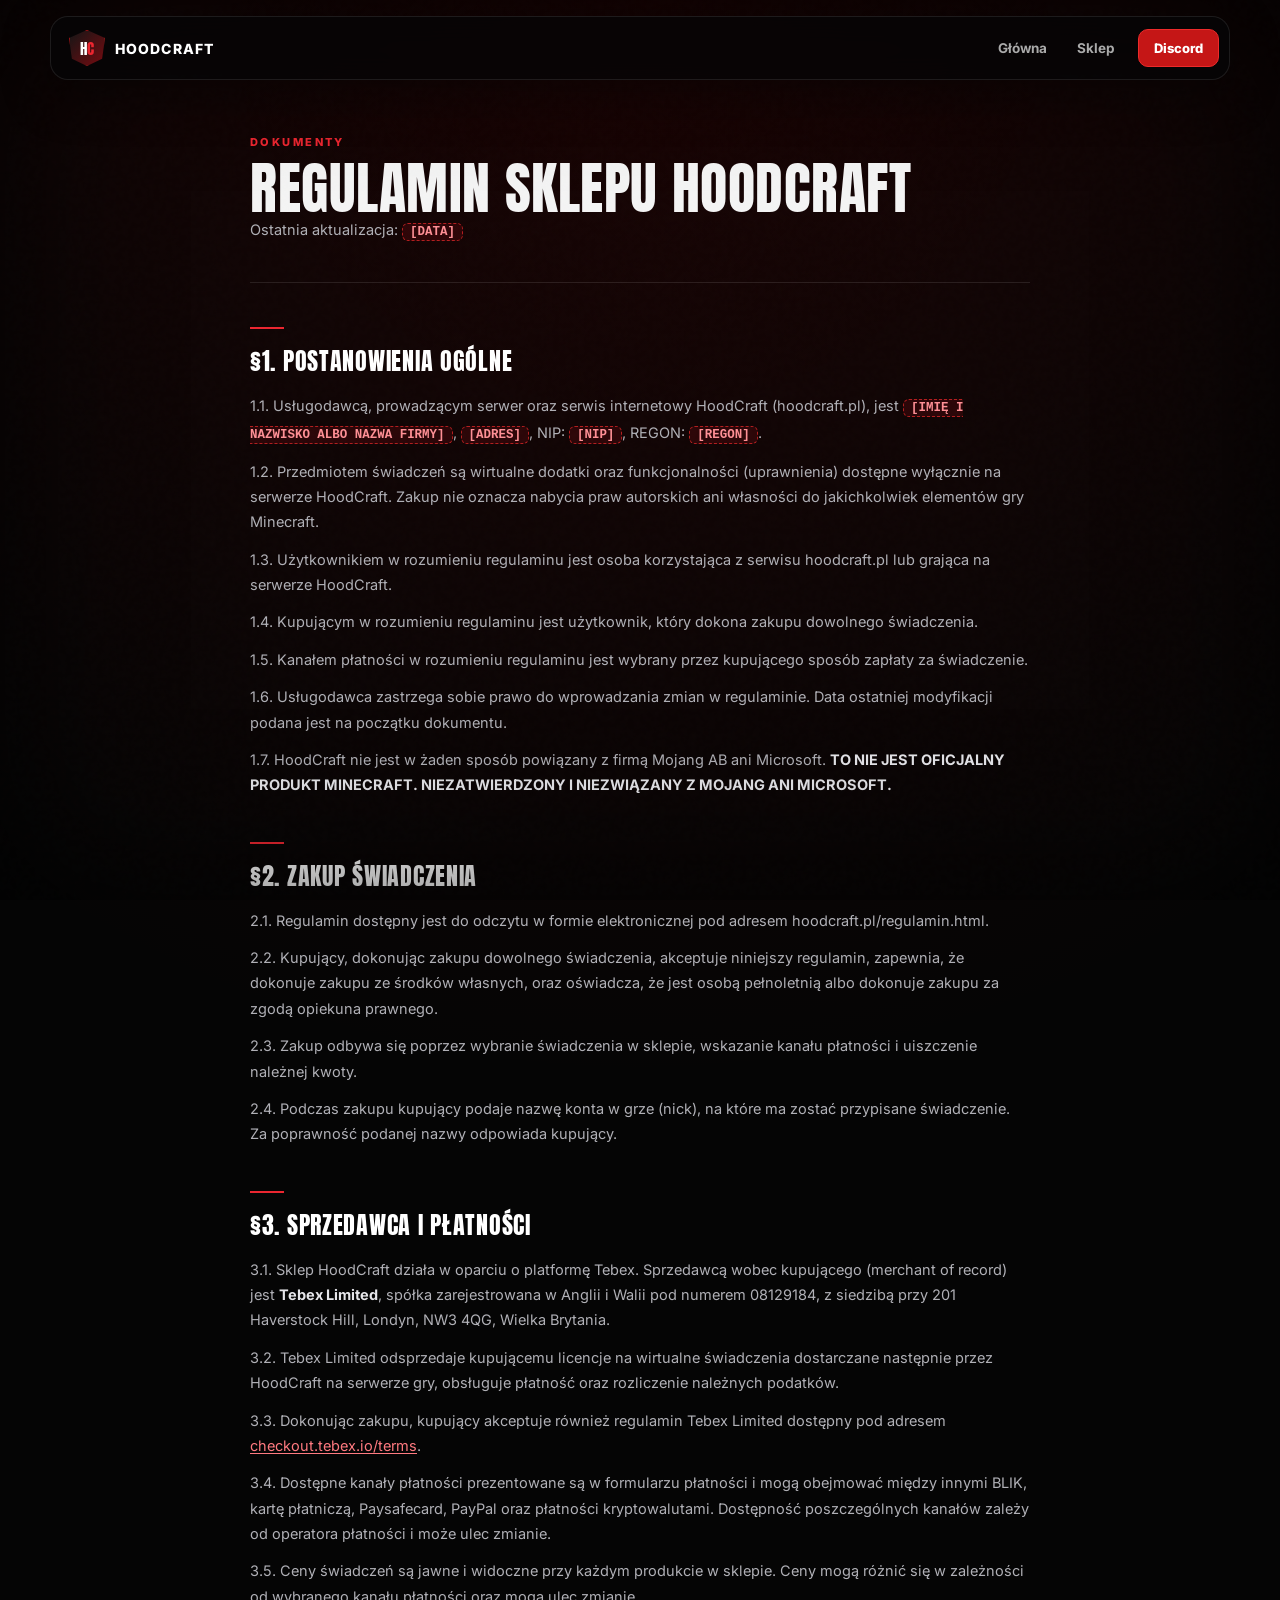
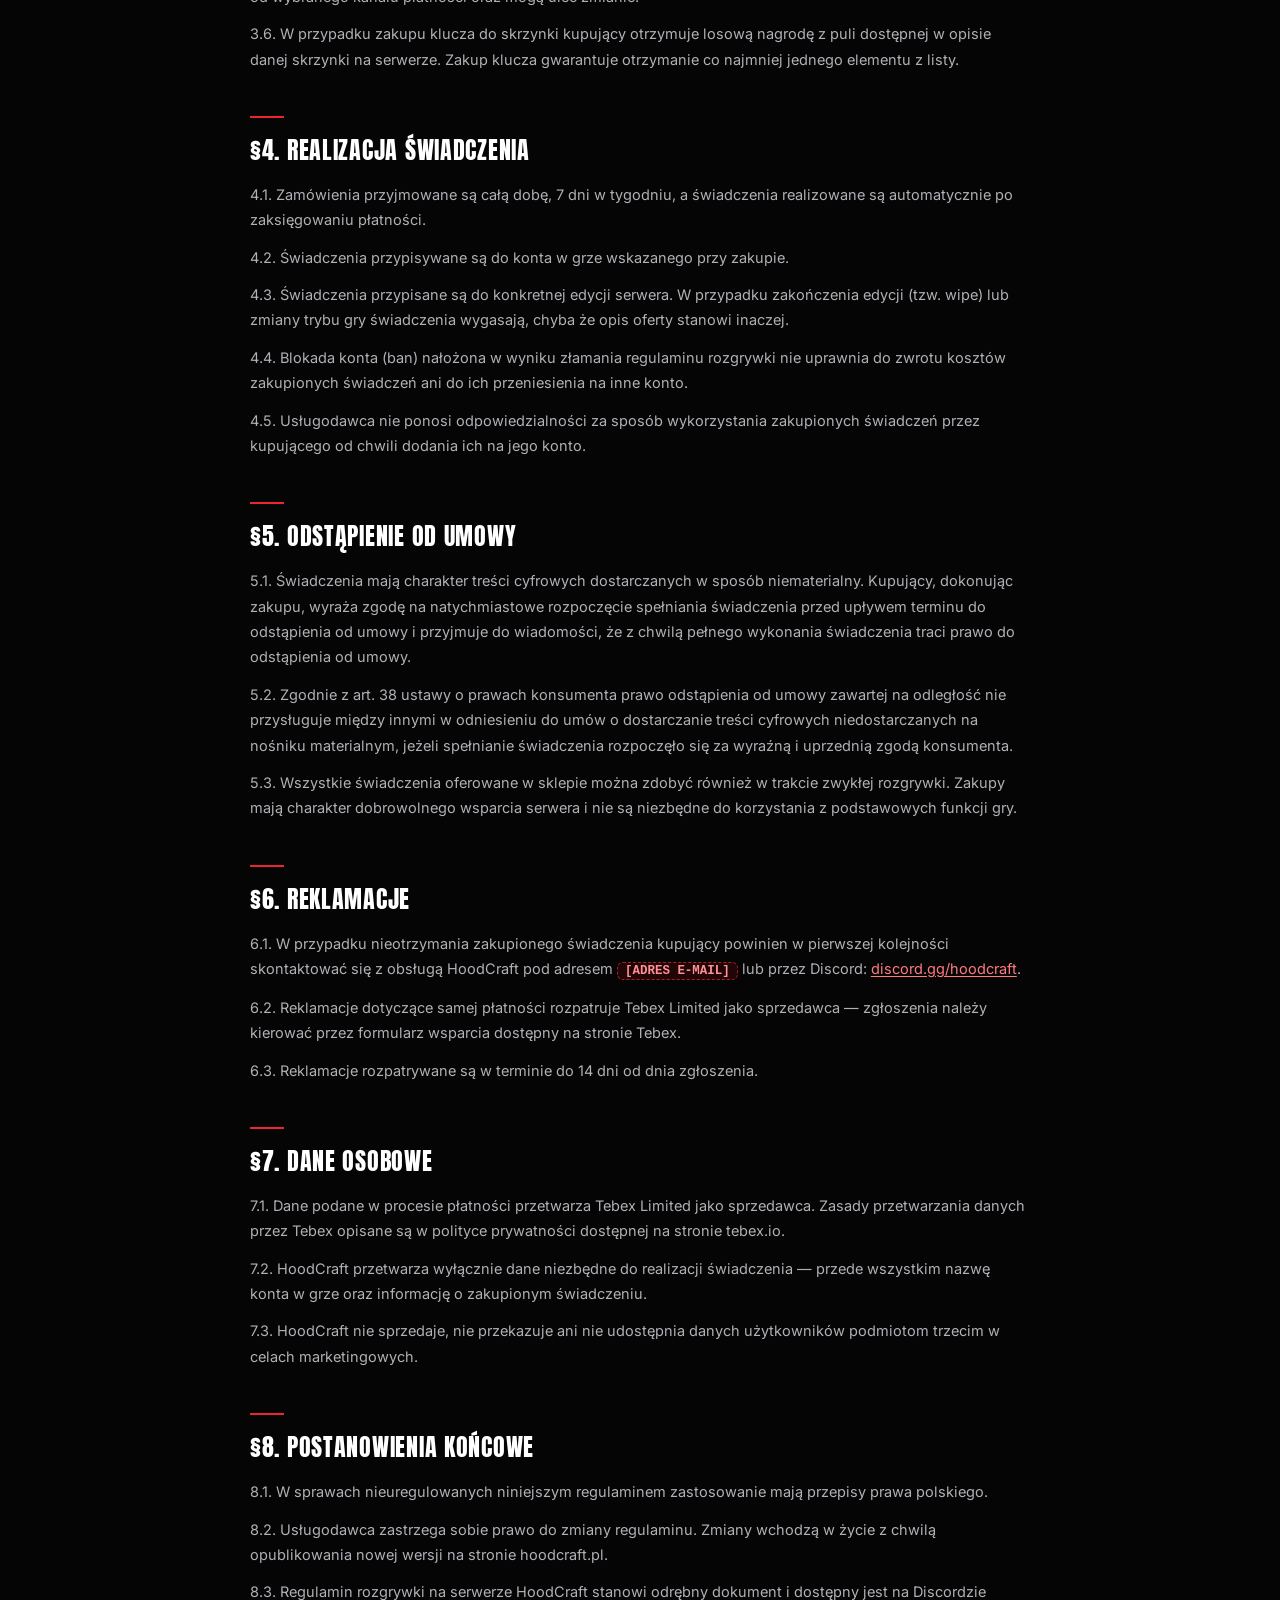
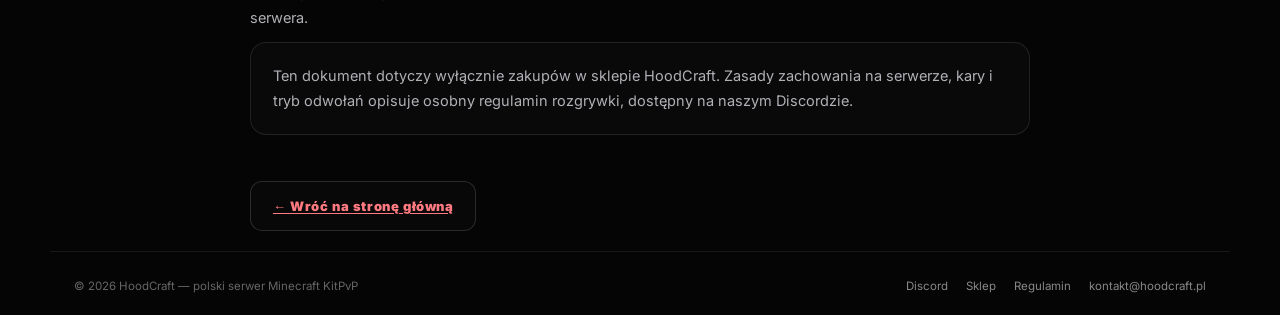
==== regulamin.html @ 80e70d66 "Sklep Tebex sterowany jedną stałą + podstrona z regulaminem Sklep: - w script.js dodana stała TEBEX_" ====
<!DOCTYPE html>
<html lang="pl">
<head>
<meta charset="utf-8">
<meta name="viewport" content="width=device-width, initial-scale=1">
<title>Regulamin sklepu — HoodCraft</title>
<meta name="description" content="Regulamin sklepu serwera Minecraft HoodCraft — zasady zakupu wirtualnych świadczeń, płatności, reklamacje i odstąpienie od umowy.">
<meta name="theme-color" content="#050505">
<meta name="robots" content="index, follow">
<link rel="canonical" href="https://hoodcraft.pl/regulamin.html">

<link rel="icon" href="assets/favicon.svg" type="image/svg+xml">
<link rel="apple-touch-icon" href="assets/apple-touch-icon.png">

<link rel="preload" as="font" type="font/woff2" href="assets/fonts/anton-latin.woff2" crossorigin>
<link rel="preload" as="font" type="font/woff2" href="assets/fonts/inter-latin.woff2" crossorigin>
<link rel="stylesheet" href="style.css">
</head>
<body>
<div class="noise" aria-hidden="true"></div>

<a class="skip-link" href="#tresc">Przejdź do treści</a>

<div class="nav-wrap">
  <nav class="nav" aria-label="Nawigacja główna">
    <a class="brand" href="index.html">
      <span class="brand-mark" aria-hidden="true">H<em>C</em></span>
      <span class="brand-name">HOODCRAFT</span>
    </a>

    <div class="nav-links">
      <a class="nav-link" href="index.html">Główna</a>
      <a class="nav-link" href="index.html#sklep">Sklep</a>
      <a class="discord-mini" href="https://discord.gg/hoodcraft" target="_blank" rel="noopener">Discord</a>
    </div>
  </nav>
</div>

<main id="tresc">
<section class="legal-page">
  <article class="legal">

    <!--
      ============================================================
      UWAGA PRZED PUBLIKACJĄ
      Pola oznaczone na czerwono (klasa "fill") trzeba uzupełnić
      własnymi danymi. Nie zostawiaj ich na żywej stronie.
      Ten regulamin jest wzorem, nie poradą prawną — przed
      uruchomieniem sprzedaży warto dać go do przejrzenia prawnikowi.
      ============================================================
    -->

    <div class="legal-head">
      <span class="section-kicker">DOKUMENTY</span>
      <h1>Regulamin sklepu HoodCraft</h1>
      <p class="legal-updated">Ostatnia aktualizacja: <span class="fill">[DATA]</span></p>
    </div>

    <h2>§1. Postanowienia ogólne</h2>
    <p>1.1. Usługodawcą, prowadzącym serwer oraz serwis internetowy HoodCraft (hoodcraft.pl), jest <span class="fill">[IMIĘ I NAZWISKO ALBO NAZWA FIRMY]</span>, <span class="fill">[ADRES]</span>, NIP: <span class="fill">[NIP]</span>, REGON: <span class="fill">[REGON]</span>.</p>
    <p>1.2. Przedmiotem świadczeń są wirtualne dodatki oraz funkcjonalności (uprawnienia) dostępne wyłącznie na serwerze HoodCraft. Zakup nie oznacza nabycia praw autorskich ani własności do jakichkolwiek elementów gry Minecraft.</p>
    <p>1.3. Użytkownikiem w rozumieniu regulaminu jest osoba korzystająca z serwisu hoodcraft.pl lub grająca na serwerze HoodCraft.</p>
    <p>1.4. Kupującym w rozumieniu regulaminu jest użytkownik, który dokona zakupu dowolnego świadczenia.</p>
    <p>1.5. Kanałem płatności w rozumieniu regulaminu jest wybrany przez kupującego sposób zapłaty za świadczenie.</p>
    <p>1.6. Usługodawca zastrzega sobie prawo do wprowadzania zmian w regulaminie. Data ostatniej modyfikacji podana jest na początku dokumentu.</p>
    <p>1.7. HoodCraft nie jest w żaden sposób powiązany z firmą Mojang AB ani Microsoft. <b>TO NIE JEST OFICJALNY PRODUKT MINECRAFT. NIEZATWIERDZONY I NIEZWIĄZANY Z MOJANG ANI MICROSOFT.</b></p>

    <h2>§2. Zakup świadczenia</h2>
    <p>2.1. Regulamin dostępny jest do odczytu w formie elektronicznej pod adresem hoodcraft.pl/regulamin.html.</p>
    <p>2.2. Kupujący, dokonując zakupu dowolnego świadczenia, akceptuje niniejszy regulamin, zapewnia, że dokonuje zakupu ze środków własnych, oraz oświadcza, że jest osobą pełnoletnią albo dokonuje zakupu za zgodą opiekuna prawnego.</p>
    <p>2.3. Zakup odbywa się poprzez wybranie świadczenia w sklepie, wskazanie kanału płatności i uiszczenie należnej kwoty.</p>
    <p>2.4. Podczas zakupu kupujący podaje nazwę konta w grze (nick), na które ma zostać przypisane świadczenie. Za poprawność podanej nazwy odpowiada kupujący.</p>

    <h2>§3. Sprzedawca i płatności</h2>
    <p>3.1. Sklep HoodCraft działa w oparciu o platformę Tebex. Sprzedawcą wobec kupującego (merchant of record) jest <b>Tebex Limited</b>, spółka zarejestrowana w Anglii i Walii pod numerem 08129184, z siedzibą przy 201 Haverstock Hill, Londyn, NW3 4QG, Wielka Brytania.</p>
    <p>3.2. Tebex Limited odsprzedaje kupującemu licencje na wirtualne świadczenia dostarczane następnie przez HoodCraft na serwerze gry, obsługuje płatność oraz rozliczenie należnych podatków.</p>
    <p>3.3. Dokonując zakupu, kupujący akceptuje również regulamin Tebex Limited dostępny pod adresem <a href="https://checkout.tebex.io/terms" target="_blank" rel="noopener">checkout.tebex.io/terms</a>.</p>
    <p>3.4. Dostępne kanały płatności prezentowane są w formularzu płatności i mogą obejmować między innymi BLIK, kartę płatniczą, Paysafecard, PayPal oraz płatności kryptowalutami. Dostępność poszczególnych kanałów zależy od operatora płatności i może ulec zmianie.</p>
    <p>3.5. Ceny świadczeń są jawne i widoczne przy każdym produkcie w sklepie. Ceny mogą różnić się w zależności od wybranego kanału płatności oraz mogą ulec zmianie.</p>
    <p>3.6. W przypadku zakupu klucza do skrzynki kupujący otrzymuje losową nagrodę z puli dostępnej w opisie danej skrzynki na serwerze. Zakup klucza gwarantuje otrzymanie co najmniej jednego elementu z listy.</p>

    <h2>§4. Realizacja świadczenia</h2>
    <p>4.1. Zamówienia przyjmowane są całą dobę, 7 dni w tygodniu, a świadczenia realizowane są automatycznie po zaksięgowaniu płatności.</p>
    <p>4.2. Świadczenia przypisywane są do konta w grze wskazanego przy zakupie.</p>
    <p>4.3. Świadczenia przypisane są do konkretnej edycji serwera. W przypadku zakończenia edycji (tzw. wipe) lub zmiany trybu gry świadczenia wygasają, chyba że opis oferty stanowi inaczej.</p>
    <p>4.4. Blokada konta (ban) nałożona w wyniku złamania regulaminu rozgrywki nie uprawnia do zwrotu kosztów zakupionych świadczeń ani do ich przeniesienia na inne konto.</p>
    <p>4.5. Usługodawca nie ponosi odpowiedzialności za sposób wykorzystania zakupionych świadczeń przez kupującego od chwili dodania ich na jego konto.</p>

    <h2>§5. Odstąpienie od umowy</h2>
    <p>5.1. Świadczenia mają charakter treści cyfrowych dostarczanych w sposób niematerialny. Kupujący, dokonując zakupu, wyraża zgodę na natychmiastowe rozpoczęcie spełniania świadczenia przed upływem terminu do odstąpienia od umowy i przyjmuje do wiadomości, że z chwilą pełnego wykonania świadczenia traci prawo do odstąpienia od umowy.</p>
    <p>5.2. Zgodnie z art. 38 ustawy o prawach konsumenta prawo odstąpienia od umowy zawartej na odległość nie przysługuje między innymi w odniesieniu do umów o dostarczanie treści cyfrowych niedostarczanych na nośniku materialnym, jeżeli spełnianie świadczenia rozpoczęło się za wyraźną i uprzednią zgodą konsumenta.</p>
    <p>5.3. Wszystkie świadczenia oferowane w sklepie można zdobyć również w trakcie zwykłej rozgrywki. Zakupy mają charakter dobrowolnego wsparcia serwera i nie są niezbędne do korzystania z podstawowych funkcji gry.</p>

    <h2>§6. Reklamacje</h2>
    <p>6.1. W przypadku nieotrzymania zakupionego świadczenia kupujący powinien w pierwszej kolejności skontaktować się z obsługą HoodCraft pod adresem <span class="fill">[ADRES E-MAIL]</span> lub przez Discord: <a href="https://discord.gg/hoodcraft" target="_blank" rel="noopener">discord.gg/hoodcraft</a>.</p>
    <p>6.2. Reklamacje dotyczące samej płatności rozpatruje Tebex Limited jako sprzedawca — zgłoszenia należy kierować przez formularz wsparcia dostępny na stronie Tebex.</p>
    <p>6.3. Reklamacje rozpatrywane są w terminie do 14 dni od dnia zgłoszenia.</p>

    <h2>§7. Dane osobowe</h2>
    <p>7.1. Dane podane w procesie płatności przetwarza Tebex Limited jako sprzedawca. Zasady przetwarzania danych przez Tebex opisane są w polityce prywatności dostępnej na stronie tebex.io.</p>
    <p>7.2. HoodCraft przetwarza wyłącznie dane niezbędne do realizacji świadczenia — przede wszystkim nazwę konta w grze oraz informację o zakupionym świadczeniu.</p>
    <p>7.3. HoodCraft nie sprzedaje, nie przekazuje ani nie udostępnia danych użytkowników podmiotom trzecim w celach marketingowych.</p>

    <h2>§8. Postanowienia końcowe</h2>
    <p>8.1. W sprawach nieuregulowanych niniejszym regulaminem zastosowanie mają przepisy prawa polskiego.</p>
    <p>8.2. Usługodawca zastrzega sobie prawo do zmiany regulaminu. Zmiany wchodzą w życie z chwilą opublikowania nowej wersji na stronie hoodcraft.pl.</p>
    <p>8.3. Regulamin rozgrywki na serwerze HoodCraft stanowi odrębny dokument i dostępny jest na Discordzie serwera.</p>

    <p class="legal-note">
      Ten dokument dotyczy wyłącznie zakupów w sklepie HoodCraft. Zasady zachowania
      na serwerze, kary i tryb odwołań opisuje osobny regulamin rozgrywki, dostępny
      na naszym Discordzie.
    </p>

    <a class="btn btn-ghost legal-back" href="index.html">← Wróć na stronę główną</a>
  </article>
</section>
</main>

<footer>
  <span>© <span data-year>2026</span> HoodCraft — polski serwer Minecraft KitPvP</span>
  <span class="footer-links">
    <a href="https://discord.gg/hoodcraft" target="_blank" rel="noopener">Discord</a>
    <a href="index.html#sklep">Sklep</a>
    <a href="regulamin.html">Regulamin</a>
    <a href="mailto:kontakt@hoodcraft.pl">kontakt@hoodcraft.pl</a>
  </span>
</footer>

<script src="script.js" defer></script>
</body>
</html>
---- style.css ----
/* ============================================================
   FONTY — hostowane lokalnie (bez zapytań do Google,
   szybciej i bez przekazywania IP graczy na zewnątrz)
   ============================================================ */

@font-face {
  font-family: Anton;
  font-style: normal;
  font-weight: 400;
  font-display: swap;
  src: url("assets/fonts/anton-latin-ext.woff2") format("woff2");
  unicode-range: U+0100-02BA, U+02BD-02C5, U+02C7-02CC, U+02CE-02D7, U+02DD-02FF, U+0304, U+0308, U+0329, U+1D00-1DBF, U+1E00-1E9F, U+1EF2-1EFF, U+2020, U+20A0-20AB, U+20AD-20C0, U+2113, U+2C60-2C7F, U+A720-A7FF;
}

@font-face {
  font-family: Anton;
  font-style: normal;
  font-weight: 400;
  font-display: swap;
  src: url("assets/fonts/anton-latin.woff2") format("woff2");
  unicode-range: U+0000-00FF, U+0131, U+0152-0153, U+02BB-02BC, U+02C6, U+02DA, U+02DC, U+0304, U+0308, U+0329, U+2000-206F, U+20AC, U+2122, U+2191, U+2193, U+2212, U+2215, U+FEFF, U+FFFD;
}

@font-face {
  font-family: Inter;
  font-style: normal;
  font-weight: 400 900;
  font-display: swap;
  src: url("assets/fonts/inter-latin-ext.woff2") format("woff2");
  unicode-range: U+0100-02BA, U+02BD-02C5, U+02C7-02CC, U+02CE-02D7, U+02DD-02FF, U+0304, U+0308, U+0329, U+1D00-1DBF, U+1E00-1E9F, U+1EF2-1EFF, U+2020, U+20A0-20AB, U+20AD-20C0, U+2113, U+2C60-2C7F, U+A720-A7FF;
}

@font-face {
  font-family: Inter;
  font-style: normal;
  font-weight: 400 900;
  font-display: swap;
  src: url("assets/fonts/inter-latin.woff2") format("woff2");
  unicode-range: U+0000-00FF, U+0131, U+0152-0153, U+02BB-02BC, U+02C6, U+02DA, U+02DC, U+0304, U+0308, U+0329, U+2000-206F, U+20AC, U+2122, U+2191, U+2193, U+2212, U+2215, U+FEFF, U+FFFD;
}

/* ============================================================
   HOODCRAFT — hoodcraft.pl
   Paleta: czerń + czerwień + srebro
   ============================================================ */

:root {
  --bg: #050505;
  --bg-soft: #09090a;
  --red: #c9141d;
  --red-bright: #ec2630;
  --red-deep: #7a0c12;
  --silver: #d7dbe0;
  --text: #f4f4f4;
  --muted: #9b9ba0;
  --dim: #85858b;
  --line: rgba(255, 255, 255, .10);

  --display: Anton, Impact, "Arial Narrow", sans-serif;
  --body: Inter, "Segoe UI", Arial, sans-serif;

  --shell: 1180px;
  --radius: 16px;

  /* strzałka "w kółko" — oznaczenie przedmiotu wielokrotnego użytku */
  --icon-loop: url("data:image/svg+xml,%3Csvg xmlns='http://www.w3.org/2000/svg' viewBox='0 0 24 24' fill='none' stroke='%23000' stroke-width='2.4' stroke-linecap='round' stroke-linejoin='round'%3E%3Cpath d='M20 11a8 8 0 0 0-14.3-4.9M4 13a8 8 0 0 0 14.3 4.9'/%3E%3Cpath d='M20 4v5h-5M4 20v-5h5'/%3E%3C/svg%3E");
}

* { box-sizing: border-box; }

[hidden] { display: none !important; }

html {
  scroll-behavior: smooth;
  scroll-padding-top: 96px;
  -webkit-text-size-adjust: 100%;
}

body {
  margin: 0;
  min-height: 100vh;
  overflow-x: hidden;
  color: var(--text);
  background:
    radial-gradient(circle at 50% 0%, rgba(135, 0, 0, .16), transparent 1080px),
    var(--bg);
  font-family: var(--body);
  -webkit-font-smoothing: antialiased;
}

body::before {
  content: "";
  position: fixed;
  inset: 0;
  z-index: 50;
  pointer-events: none;
  box-shadow: inset 0 0 160px rgba(0, 0, 0, .72);
}

.noise {
  position: fixed;
  inset: 0;
  z-index: 49;
  pointer-events: none;
  opacity: .03;
  background-image: url("data:image/svg+xml,%3Csvg viewBox='0 0 160 160' xmlns='http://www.w3.org/2000/svg'%3E%3Cfilter id='n'%3E%3CfeTurbulence type='fractalNoise' baseFrequency='.9' numOctaves='4' stitchTiles='stitch'/%3E%3C/filter%3E%3Crect width='100%25' height='100%25' filter='url(%23n)' opacity='.55'/%3E%3C/svg%3E");
}

h1, h2, h3 { font-weight: 800; }

::selection {
  color: #fff;
  background: rgba(201, 20, 29, .55);
}

:focus-visible {
  outline: 2px solid var(--red-bright);
  outline-offset: 3px;
}

.skip-link {
  position: fixed;
  top: -60px;
  left: 16px;
  z-index: 200;
  padding: 10px 16px;
  border-radius: 10px;
  color: #fff;
  background: var(--red);
  font-size: 13px;
  font-weight: 800;
  text-decoration: none;
  transition: top .2s ease;
}

.skip-link:focus { top: 16px; }

/* ===================== NAWIGACJA ===================== */

.nav-wrap {
  position: fixed;
  top: 0;
  width: 100%;
  z-index: 100;
  padding: 16px 20px;
  transition: padding .25s ease;
}

.nav-wrap.is-stuck { padding: 8px 20px; }

.nav {
  max-width: var(--shell);
  height: 64px;
  margin: 0 auto;
  padding: 0 10px 0 18px;
  display: flex;
  align-items: center;
  justify-content: space-between;
  border: 1px solid rgba(255, 255, 255, .09);
  border-radius: 18px;
  background: rgba(6, 6, 7, .76);
  backdrop-filter: blur(18px);
  box-shadow: 0 14px 48px rgba(0, 0, 0, .34);
  transition: background .25s ease, border-color .25s ease;
}

.nav-wrap.is-stuck .nav {
  background: rgba(6, 6, 7, .92);
  border-color: rgba(255, 255, 255, .14);
}

.brand {
  display: flex;
  align-items: center;
  gap: 10px;
  color: #fff;
  text-decoration: none;
  font-weight: 800;
  letter-spacing: .08em;
  font-size: 14px;
}

.brand-mark {
  width: 36px;
  height: 36px;
  flex: none;
  display: flex;
  align-items: center;
  justify-content: center;
  color: #fff;
  border: 1px solid rgba(225, 25, 25, .50);
  background: linear-gradient(135deg, #161616, #740b10);
  clip-path: polygon(50% 0, 100% 22%, 92% 80%, 50% 100%, 8% 80%, 0 22%);
  font-family: var(--display);
  font-size: 15px;
  font-weight: 400;
  letter-spacing: -.02em;
}

.brand-mark em,
.hc-badge em {
  color: var(--red-bright);
  font-style: normal;
}

.nav-links {
  display: flex;
  align-items: center;
  gap: 4px;
}

.nav-link {
  padding: 10px 13px;
  text-decoration: none;
  border: 0;
  border-radius: 10px;
  color: #aaa;
  background: none;
  font: inherit;
  font-size: 13.5px;
  font-weight: 700;
  cursor: pointer;
  white-space: nowrap;
  transition: color .2s ease, background .2s ease;
}

.nav-link:hover,
.nav-link.active {
  color: #fff;
  background: rgba(255, 255, 255, .055);
}

.discord-mini {
  margin-left: 6px;
  padding: 10px 15px;
  border: 1px solid #ed2a2a;
  border-radius: 10px;
  color: #fff;
  background: #c51616;
  text-decoration: none;
  font-size: 13px;
  font-weight: 800;
  white-space: nowrap;
  transition: filter .2s ease;
}

.discord-mini:hover { filter: brightness(1.12); }

.nav-toggle {
  display: none;
  width: 42px;
  height: 38px;
  padding: 0;
  flex-direction: column;
  align-items: center;
  justify-content: center;
  gap: 5px;
  border: 1px solid rgba(255, 255, 255, .12);
  border-radius: 10px;
  background: rgba(255, 255, 255, .04);
  cursor: pointer;
}

.nav-toggle span {
  width: 17px;
  height: 2px;
  border-radius: 2px;
  background: #eee;
  transition: transform .22s ease, opacity .22s ease;
}

.nav-toggle[aria-expanded="true"] span:nth-child(1) { transform: translateY(7px) rotate(45deg); }
.nav-toggle[aria-expanded="true"] span:nth-child(2) { opacity: 0; }
.nav-toggle[aria-expanded="true"] span:nth-child(3) { transform: translateY(-7px) rotate(-45deg); }

/* ===================== ZAKŁADKI ===================== */

.tab-page { display: none; }
.tab-page.active { display: block; }

/* ===================== HERO ===================== */

.hero {
  position: relative;
  display: flex;
  align-items: center;
  justify-content: center;
  overflow: hidden;
  padding: 124px 24px 64px;
}

/*
  Tło hero to wycięty górny pas grafiki (krwawy księżyc, zamki, kaptur) —
  bez wielkiego napisu HoodCraft, żeby nie bił się z logo i nagłówkiem.
  Pas siedzi u góry i gaśnie w czerń.
*/
.hero-bg {
  position: absolute;
  left: 0;
  right: 0;
  top: 0;
  height: 78%;
  background-image: url("assets/hero.jpg");
  background-image: image-set(url("assets/hero.webp") type("image/webp"), url("assets/hero.jpg") type("image/jpeg"));
  background-position: center top;
  background-size: max(100%, 900px) auto;
  background-repeat: no-repeat;
}

.hero-overlay {
  position: absolute;
  inset: 0;
  background:
    linear-gradient(90deg, rgba(5, 5, 5, .92), rgba(5, 5, 5, .18) 30%, rgba(5, 5, 5, .18) 70%, rgba(5, 5, 5, .92)),
    linear-gradient(180deg, rgba(5, 5, 5, .78) 0, rgba(5, 5, 5, .30) 14%, rgba(5, 5, 5, .55) 26%, #050505 46%);
}

.red-glow {
  position: absolute;
  width: 420px;
  height: 420px;
  border-radius: 50%;
  filter: blur(100px);
  background: rgba(220, 0, 0, .12);
}

.glow-left { left: -170px; top: 200px; }
.glow-right { right: -170px; top: 120px; }

.hero-content {
  position: relative;
  z-index: 3;
  width: 100%;
  max-width: 960px;
  display: flex;
  flex-direction: column;
  align-items: center;
  text-align: center;
}

.status-pill {
  display: inline-flex;
  align-items: center;
  gap: 8px;
  margin: 0;
  padding: 8px 14px;
  border: 1px solid rgba(255, 255, 255, .13);
  border-radius: 999px;
  color: #d1d1d1;
  background: rgba(7, 7, 7, .62);
  backdrop-filter: blur(8px);
  font-size: 11px;
  font-weight: 800;
  letter-spacing: .14em;
}

.status-pill span {
  width: 7px;
  height: 7px;
  border-radius: 50%;
  background: #ff2a2a;
  box-shadow: 0 0 16px #ff2a2a;
  animation: pulse 2.4s ease-in-out infinite;
}

@keyframes pulse {
  0%, 100% { opacity: 1; transform: scale(1); }
  50% { opacity: .45; transform: scale(.8); }
}

.hero-logo-wrap {
  position: relative;
  display: block;
}

.hero-logo-wrap::before {
  content: "";
  position: absolute;
  left: 50%;
  top: 52%;
  width: 150%;
  height: 128%;
  transform: translate(-50%, -50%);
  border-radius: 50%;
  background: radial-gradient(closest-side, rgba(5, 5, 5, .78), rgba(5, 5, 5, .35) 62%, transparent 100%);
  pointer-events: none;
}

.hero-logo {
  position: relative;
  width: min(230px, 48vw);
  height: auto;
  margin: 14px 0 0;
  filter: drop-shadow(0 22px 46px rgba(0, 0, 0, .6));
}

/* ============================================================
   NAPIS PRZECIĘTY MIECZEM
   ------------------------------------------------------------
   Jedna prosta linia cięcia biegnie przez CAŁY blok napisu.
   Wszystko NAD nią jest srebrne, wszystko POD nią czerwone —
   podział nie idzie po literach ani po pojedynczych wierszach.

   Trzy nałożone na siebie kopie tego samego tekstu:
     --top   maska zostawia część nad cięciem, przesunięta w lewo-górę
     --bot   maska zostawia część pod cięciem, przesunięta w prawo-dół
     --edge  wąski pas dokładnie na linii cięcia (rozżarzona rana),
             stoi w miejscu, więc wypełnia szczelinę między połówkami

   Kąt maski liczy się z --cut-angle, więc cięcie ma zawsze to samo
   nachylenie niezależnie od proporcji bloku tekstu.
   ============================================================ */

.cut {
  --cut-angle: 11deg;
  --cut-dir: calc(180deg - var(--cut-angle));

  position: relative;
  display: inline-block;
  margin: 4px 0 0;
  isolation: isolate;
}

/*
  Uwaga: --shift-* i --kerf są w "em" i muszą być zadeklarowane TUTAJ,
  a nie na .cut — inaczej przeglądarka policzy je względem font-size
  nagłówka, a nie względem wielkości samego napisu.
*/
.cut__half {
  --shift-x: .015em;
  --shift-y: .038em;
  --kerf: .05em;

  margin: 0;
  padding: .16em .3em .2em;
  display: flex;
  flex-direction: column;
  align-items: center;
  color: transparent;
  font-family: var(--display);
  font-size: clamp(62px, 8.4vw, 116px);
  font-weight: 400;
  line-height: .84;
  letter-spacing: .015em;
  text-transform: uppercase;
  white-space: nowrap;
  -webkit-background-clip: text;
  background-clip: text;
}

.cut__line { display: block; }

/* --- górna połowa: brudne srebro --- */
.cut__half--top {
  position: relative;
  z-index: 2;
  background-image: linear-gradient(180deg,
    #ffffff 0%,
    #e4e0d9 16%,
    #a9a5a0 31%,
    #edeae4 43%,
    #ffffff 50%,
    #d3cfc8 58%,
    #f1efeb 72%,
    #b0aca6 88%,
    #d8d4cd 100%);
  -webkit-mask-image: linear-gradient(var(--cut-dir), #000 50%, transparent 50%);
          mask-image: linear-gradient(var(--cut-dir), #000 50%, transparent 50%);
  transform: translate(calc(-1 * var(--shift-x)), calc(-1 * var(--shift-y)));
  filter: drop-shadow(0 3px 0 rgba(0, 0, 0, .6)) drop-shadow(0 10px 22px rgba(0, 0, 0, .55));
}

/* --- dolna połowa: czerwień --- */
.cut__half--bot {
  position: absolute;
  inset: 0;
  z-index: 1;
  background-image: linear-gradient(180deg,
    #ff9096 0%,
    #ff6068 26%,
    #ef3f47 44%,
    #ff5b62 50%,
    #e21a23 60%,
    #b0121b 76%,
    var(--red-deep) 100%);
  -webkit-mask-image: linear-gradient(var(--cut-dir), transparent 50%, #000 50%);
          mask-image: linear-gradient(var(--cut-dir), transparent 50%, #000 50%);
  transform: translate(var(--shift-x), var(--shift-y));
  filter: drop-shadow(0 3px 0 rgba(0, 0, 0, .6)) drop-shadow(0 10px 22px rgba(0, 0, 0, .55));
}

/* --- rozżarzona krawędź rany, widoczna tylko w obrysie liter ---
   Bez rozmytej poświaty: filter działa PRZED maską, więc rozmycie
   wypełniłoby cały pas maski i zrobiłoby z rany zwykłą kreskę
   przecinającą napis. Świecenie robimy więc samym kolorem. */
.cut__half--edge {
  position: absolute;
  inset: 0;
  z-index: 3;
  color: #fff;
  background-image: linear-gradient(180deg, #fff, #fff 46%, #ffe9ea 54%, #fff);
  -webkit-mask-image: linear-gradient(var(--cut-dir),
    transparent calc(50% - var(--kerf)),
    rgba(0, 0, 0, .55) calc(50% - var(--kerf) * .45),
    #000 calc(50% - .006em),
    #000 calc(50% + .006em),
    rgba(0, 0, 0, .55) calc(50% + var(--kerf) * .45),
    transparent calc(50% + var(--kerf)));
          mask-image: linear-gradient(var(--cut-dir),
    transparent calc(50% - var(--kerf)),
    rgba(0, 0, 0, .55) calc(50% - var(--kerf) * .45),
    #000 calc(50% - .006em),
    #000 calc(50% + .006em),
    rgba(0, 0, 0, .55) calc(50% + var(--kerf) * .45),
    transparent calc(50% + var(--kerf)));
  animation: wound 4.5s ease-in-out infinite;
}

@keyframes wound {
  0%, 100% { opacity: .85; }
  50% { opacity: 1; }
}

/* --- metaliczne odpryski wzdłuż cięcia --- */
.cut__spark {
  position: absolute;
  left: 50%;
  top: 50%;
  z-index: 4;
  width: 94%;
  height: 1.4em;
  pointer-events: none;
  transform: translate(-50%, -50%) rotate(calc(-1 * var(--cut-angle)));
  background:
    radial-gradient(circle at 9% 46%, rgba(255, 255, 255, .95) 0 1px, transparent 2px),
    radial-gradient(circle at 21% 57%, rgba(200, 208, 215, .8) 0 1px, transparent 2px),
    radial-gradient(circle at 34% 41%, rgba(255, 255, 255, .9) 0 1.5px, transparent 2.5px),
    radial-gradient(circle at 47% 60%, rgba(255, 140, 140, .8) 0 1px, transparent 2px),
    radial-gradient(circle at 62% 43%, rgba(255, 255, 255, .9) 0 1px, transparent 2px),
    radial-gradient(circle at 74% 58%, rgba(210, 218, 225, .8) 0 1px, transparent 2px),
    radial-gradient(circle at 88% 45%, rgba(255, 255, 255, .85) 0 1px, transparent 2px);
  opacity: .5;
}

/* wariant mniejszy — nagłówek sklepu */
.cut--sm .cut__half { font-size: clamp(42px, 6.4vw, 84px); }

.lead {
  max-width: 700px;
  margin: 22px auto 0;
  color: #b7b7bc;
  font-size: clamp(15px, 1.6vw, 18px);
  line-height: 1.7;
}

.actions {
  display: flex;
  flex-wrap: wrap;
  justify-content: center;
  gap: 12px;
  margin-top: 26px;
}

.btn {
  min-height: 50px;
  padding: 0 22px;
  display: inline-flex;
  align-items: center;
  justify-content: center;
  border: 1px solid transparent;
  border-radius: 12px;
  font: inherit;
  font-size: 13px;
  font-weight: 900;
  letter-spacing: .045em;
  text-align: center;
  text-decoration: none;
  cursor: pointer;
  transition: transform .18s ease, box-shadow .18s ease, filter .18s ease;
}

.btn:hover { transform: translateY(-2px); }

.btn-primary {
  color: #fff;
  background: linear-gradient(180deg, #e31e1e, #b70d0d);
  border-color: #ef3333;
  box-shadow: 0 12px 34px rgba(214, 22, 22, .26), inset 0 1px rgba(255, 255, 255, .16);
}

.btn-primary:hover { box-shadow: 0 16px 42px rgba(214, 22, 22, .38), inset 0 1px rgba(255, 255, 255, .22); }

.btn-ghost {
  color: #eee;
  background: rgba(11, 11, 12, .72);
  border-color: rgba(255, 255, 255, .14);
}

.btn-ghost:hover { border-color: rgba(255, 255, 255, .3); }

.btn-lg {
  min-height: 58px;
  padding: 0 34px;
  font-size: 15px;
}

/* ===================== IP + COUNTDOWN ===================== */

.ip-box {
  width: min(780px, 100%);
  margin-top: 32px;
  padding: 18px 22px;
  display: flex;
  flex-wrap: wrap;
  align-items: center;
  justify-content: space-between;
  gap: 20px 30px;
  border: 1px solid rgba(255, 255, 255, .11);
  border-radius: var(--radius);
  background: rgba(5, 5, 5, .68);
  backdrop-filter: blur(16px);
  text-align: left;
}

.ip-main {
  display: flex;
  flex-direction: column;
  gap: 6px;
}

.ip-copy {
  display: inline-flex;
  align-items: center;
  gap: 10px;
  padding: 0;
  border: 0;
  color: #fff;
  background: none;
  font: inherit;
  cursor: pointer;
}

.ip-copy strong {
  font-family: var(--display);
  font-size: clamp(24px, 3.2vw, 32px);
  font-weight: 400;
  letter-spacing: .02em;
}

.ip-copy-icon {
  display: grid;
  place-items: center;
  width: 30px;
  height: 30px;
  border: 1px solid rgba(255, 255, 255, .16);
  border-radius: 8px;
  color: #bdbdc2;
  background: rgba(255, 255, 255, .05);
  transition: color .2s ease, border-color .2s ease, background .2s ease;
}

.ip-copy-icon svg { width: 15px; height: 15px; }

.ip-copy:hover .ip-copy-icon {
  color: #fff;
  border-color: rgba(237, 42, 42, .6);
  background: rgba(201, 20, 29, .3);
}

.ip-note {
  color: #77777d;
  font-size: 11.5px;
}

.countdown {
  display: flex;
  flex-direction: column;
  gap: 8px;
}

.countdown-grid {
  display: grid;
  grid-template-columns: repeat(4, minmax(52px, 1fr));
  gap: 8px;
}

.countdown-grid div {
  padding: 8px 4px;
  border: 1px solid rgba(255, 255, 255, .08);
  border-radius: 10px;
  background: rgba(255, 255, 255, .035);
  text-align: center;
}

.countdown-grid b {
  display: block;
  color: #fff;
  font-family: var(--display);
  font-size: 24px;
  font-weight: 400;
  line-height: 1;
  font-variant-numeric: tabular-nums;
}

.countdown-grid i {
  display: block;
  margin-top: 4px;
  color: #74747b;
  font-size: 9px;
  font-style: normal;
  font-weight: 800;
  letter-spacing: .14em;
}

.countdown.is-live b { color: var(--red-bright); }

.countdown-live {
  color: var(--red-bright);
  font-family: var(--display);
  font-size: 24px;
  letter-spacing: .04em;
}

/* ===================== PASEK META ===================== */

.server-strip {
  margin-top: 20px;
  padding: 0;
  display: flex;
  flex-wrap: wrap;
  align-items: center;
  justify-content: center;
  gap: 10px 18px;
  color: #7d7d84;
  font-size: 12px;
  font-weight: 700;
  letter-spacing: .04em;
}

.server-strip b {
  color: #d9d9de;
  font-weight: 800;
}

.server-strip .divider {
  width: 4px;
  height: 4px;
  border-radius: 50%;
  background: rgba(255, 255, 255, .22);
}

.kicker,
.section-kicker {
  color: #74747b;
  font-size: 9px;
  font-weight: 800;
  letter-spacing: .18em;
}

.section-kicker {
  color: var(--red-bright);
  font-size: 11px;
  letter-spacing: .22em;
}

/* ===================== SEKCJE ===================== */

.below {
  max-width: var(--shell);
  margin: 0 auto;
  padding: 74px 24px;
}

.section-head { max-width: 660px; }

.section-head > span {
  color: var(--red-bright);
  font-size: 11px;
  font-weight: 900;
  letter-spacing: .22em;
}

.section-head h2,
.clan-copy h2,
.cta-inner h2 {
  margin: 10px 0 0;
  font-family: var(--display);
  font-weight: 400;
  font-size: clamp(34px, 5vw, 56px);
  line-height: 1.02;
  letter-spacing: .01em;
  text-transform: uppercase;
}

.section-head p,
.clan-copy p {
  color: var(--muted);
  font-size: 15px;
  line-height: 1.7;
}

/* --- karty trybu --- */

.feature-grid {
  display: grid;
  grid-template-columns: repeat(3, 1fr);
  gap: 14px;
  margin-top: 36px;
}

.feature-card {
  min-height: 220px;
  position: relative;
  overflow: hidden;
  padding: 28px;
  border: 1px solid var(--line);
  border-radius: var(--radius);
  background:
    linear-gradient(145deg, rgba(255, 255, 255, .028), rgba(255, 255, 255, .006)),
    var(--bg-soft);
  transition: border-color .25s ease, transform .25s ease;
}

.feature-card:hover {
  border-color: rgba(237, 42, 42, .34);
  transform: translateY(-3px);
}

.feature-card::after {
  content: "";
  position: absolute;
  right: -65px;
  bottom: -65px;
  width: 140px;
  height: 140px;
  border-radius: 50%;
  background: rgba(205, 15, 15, .12);
  filter: blur(38px);
}

.feature-card .num {
  color: #d51d1d;
  font-family: var(--display);
  font-size: 13px;
  letter-spacing: .12em;
}

.feature-card h3 {
  margin: 56px 0 9px;
  font-size: 18px;
}

.feature-card p {
  margin: 0;
  color: var(--dim);
  font-size: 13.5px;
  line-height: 1.65;
}

/* --- przedmioty specjalne --- */

.item-grid {
  display: grid;
  grid-template-columns: repeat(5, 1fr);
  gap: 14px;
  margin-top: 36px;
}

.item-card {
  position: relative;
  display: flex;
  flex-direction: column;
  overflow: hidden;
  padding: 24px 22px 26px;
  border: 1px solid var(--line);
  border-radius: var(--radius);
  background: linear-gradient(160deg, rgba(255, 255, 255, .03), rgba(255, 255, 255, .004)), var(--bg-soft);
  transition: border-color .25s ease, transform .25s ease;
}

.item-card::before {
  content: "";
  position: absolute;
  left: 0;
  top: 0;
  width: 100%;
  height: 2px;
  background: linear-gradient(90deg, transparent, var(--red), transparent);
  opacity: .5;
}

.item-card:hover {
  border-color: rgba(237, 42, 42, .34);
  transform: translateY(-3px);
}

.item-tag {
  align-self: flex-start;
  display: inline-block;
  padding: 4px 9px;
  border: 1px solid rgba(237, 42, 42, .3);
  border-radius: 999px;
  color: #e4646b;
  background: rgba(201, 20, 29, .12);
  font-size: 9px;
  font-weight: 900;
  letter-spacing: .14em;
}

.item-card h3 {
  margin: 18px 0 8px;
  font-family: var(--display);
  font-weight: 400;
  font-size: 26px;
  letter-spacing: .02em;
  text-transform: uppercase;
}

.item-card p {
  margin: 0;
  color: var(--dim);
  font-size: 13.5px;
  line-height: 1.65;
}

.item-more {
  margin: 22px 0 0;
  color: #6d6d73;
  font-size: 13.5px;
  font-style: italic;
}

/* --- przedmiot wielokrotnego użytku wyróżniamy srebrem, nie czerwienią --- */

.item-card--reuse {
  border-color: rgba(215, 219, 224, .26);
}

.item-card--reuse::before {
  background: linear-gradient(90deg, transparent, var(--silver), transparent);
  opacity: .65;
}

.item-reuse {
  margin-top: auto;
  padding-top: 14px;
  display: flex;
  align-items: center;
  gap: 7px;
  color: #dfe3e8;
  font-size: 11px;
  font-weight: 800;
  letter-spacing: .04em;
  line-height: 1.35;
}

.item-reuse::before {
  content: "";
  width: 15px;
  height: 15px;
  flex: none;
  background: currentColor;
  -webkit-mask: var(--icon-loop) center / contain no-repeat;
          mask: var(--icon-loop) center / contain no-repeat;
}

/* ===================== DUELE ===================== */

.duel-flow {
  margin: 36px 0 0;
  padding: 0;
  list-style: none;
  display: grid;
  grid-template-columns: repeat(3, 1fr);
  gap: 14px;
}

.duel-flow li {
  position: relative;
  padding: 26px 24px 24px;
  border: 1px solid var(--line);
  border-radius: var(--radius);
  background: linear-gradient(160deg, rgba(255, 255, 255, .03), rgba(255, 255, 255, .004)), var(--bg-soft);
}

/* strzałka między krokami */
.duel-flow li:not(:last-child)::after {
  content: "";
  position: absolute;
  right: -12px;
  top: 50%;
  z-index: 2;
  width: 9px;
  height: 9px;
  border-top: 2px solid rgba(237, 42, 42, .75);
  border-right: 2px solid rgba(237, 42, 42, .75);
  transform: translateY(-50%) rotate(45deg);
}

.duel-num {
  color: #d51d1d;
  font-family: var(--display);
  font-size: 13px;
  letter-spacing: .12em;
}

.duel-flow h3 {
  margin: 12px 0 8px;
  font-size: 17px;
}

.duel-flow code {
  padding: 4px 9px;
  border: 1px solid rgba(237, 42, 42, .32);
  border-radius: 8px;
  color: #ff8288;
  background: rgba(201, 20, 29, .13);
  font-family: "SFMono-Regular", Consolas, "Liberation Mono", Menlo, monospace;
  font-size: 15px;
}

.duel-flow p {
  margin: 0;
  color: var(--dim);
  font-size: 13.5px;
  line-height: 1.6;
}

.duel-extra {
  margin-top: 14px;
  display: grid;
  grid-template-columns: repeat(2, 1fr);
  gap: 14px;
}

.duel-extra article {
  position: relative;
  overflow: hidden;
  padding: 28px 26px 30px;
  border: 1px solid rgba(237, 42, 42, .22);
  border-radius: var(--radius);
  background:
    radial-gradient(circle at 88% 0%, rgba(201, 20, 29, .22), transparent 62%),
    var(--bg-soft);
}

.duel-extra h3 {
  margin: 12px 0 8px;
  font-family: var(--display);
  font-weight: 400;
  font-size: 26px;
  letter-spacing: .02em;
  text-transform: uppercase;
}

.duel-extra p {
  margin: 0;
  color: var(--dim);
  font-size: 13.5px;
  line-height: 1.65;
}

/* --- skrzynki --- */

.crate-grid {
  display: grid;
  grid-template-columns: repeat(3, 1fr);
  gap: 14px;
  margin-top: 36px;
}

.crate {
  position: relative;
  overflow: hidden;
  padding: 26px 24px 28px;
  border: 1px solid var(--line);
  border-radius: var(--radius);
  background: var(--bg-soft);
  transition: transform .25s ease, border-color .25s ease;
}

.crate::after {
  content: "";
  position: absolute;
  left: 50%;
  top: -80px;
  width: 240px;
  height: 160px;
  transform: translateX(-50%);
  filter: blur(52px);
  opacity: .5;
}

.crate:hover { transform: translateY(-3px); }

.crate--common::after { background: rgba(150, 156, 165, .45); }
.crate--epic::after { background: rgba(150, 60, 220, .45); }
.crate--legendary::after { background: rgba(224, 40, 40, .55); }

.crate--common:hover { border-color: rgba(180, 186, 195, .35); }
.crate--epic:hover { border-color: rgba(160, 80, 230, .4); }
.crate--legendary:hover { border-color: rgba(237, 42, 42, .45); }

.crate-badge {
  position: relative;
  display: inline-block;
  padding: 4px 10px;
  border-radius: 999px;
  font-size: 9px;
  font-weight: 900;
  letter-spacing: .16em;
}

.crate--common .crate-badge { color: #c9ced5; background: rgba(190, 196, 205, .14); }
.crate--epic .crate-badge { color: #c79bf5; background: rgba(160, 80, 230, .16); }
.crate--legendary .crate-badge { color: #ff8189; background: rgba(224, 40, 40, .16); }

.crate h3 {
  position: relative;
  margin: 16px 0 8px;
  font-family: var(--display);
  font-weight: 400;
  font-size: 28px;
  letter-spacing: .02em;
  text-transform: uppercase;
}

.crate p {
  position: relative;
  margin: 0;
  color: var(--dim);
  font-size: 13.5px;
  line-height: 1.65;
}

/* --- klany --- */

.clan-panel {
  display: grid;
  grid-template-columns: 1.25fr .95fr;
  gap: 40px;
  align-items: center;
  padding: 44px;
  border: 1px solid rgba(237, 42, 42, .22);
  border-radius: 22px;
  background:
    radial-gradient(circle at 88% 12%, rgba(201, 20, 29, .20), transparent 55%),
    linear-gradient(150deg, rgba(255, 255, 255, .03), rgba(255, 255, 255, .004)),
    var(--bg-soft);
}

.clan-copy h2 { margin-top: 12px; }

.clan-steps {
  margin: 26px 0 0;
  padding: 0;
  list-style: none;
  display: grid;
  gap: 12px;
}

.clan-steps li {
  display: flex;
  align-items: center;
  gap: 12px;
  color: #c8c8cd;
  font-size: 14px;
  line-height: 1.5;
}

.clan-steps b { color: #fff; }

.clan-steps .step-no {
  width: 26px;
  height: 26px;
  flex: none;
  display: grid;
  place-items: center;
  border: 1px solid rgba(237, 42, 42, .4);
  border-radius: 8px;
  color: #ff7a80;
  background: rgba(201, 20, 29, .14);
  font-size: 12px;
  font-weight: 900;
}

.clan-reward {
  padding: 30px 26px;
  display: flex;
  flex-direction: column;
  align-items: center;
  gap: 4px;
  border: 1px solid rgba(255, 255, 255, .1);
  border-radius: var(--radius);
  background: rgba(4, 4, 5, .6);
  text-align: center;
}

.reward-big {
  margin: 12px 0 0;
  color: #fff;
  font-family: var(--display);
  font-size: clamp(30px, 4vw, 42px);
  font-weight: 400;
  letter-spacing: .02em;
  text-transform: uppercase;
}

.reward-sub {
  margin: 2px 0 0;
  color: #ff7a80;
  font-size: 13px;
  font-weight: 700;
}

.reward-extra {
  margin: 14px 0 20px;
  color: var(--dim);
  font-size: 12.5px;
  line-height: 1.6;
}

/* --- fair play --- */

.split {
  display: grid;
  grid-template-columns: 1.05fr .95fr;
  gap: 46px;
  align-items: center;
}

.check-list {
  margin: 0;
  padding: 0;
  list-style: none;
  display: grid;
  gap: 10px;
}

.check-list li {
  position: relative;
  padding: 15px 18px 15px 46px;
  border: 1px solid var(--line);
  border-radius: 12px;
  background: var(--bg-soft);
  color: #b5b5ba;
  font-size: 13.5px;
  line-height: 1.55;
}

.check-list li::before {
  content: "";
  position: absolute;
  left: 18px;
  top: 19px;
  width: 13px;
  height: 8px;
  border-left: 2px solid var(--red-bright);
  border-bottom: 2px solid var(--red-bright);
  transform: rotate(-45deg);
}

/* --- roadmapa --- */

.roadmap {
  margin: 36px 0 0;
  padding: 0;
  list-style: none;
  display: grid;
  grid-template-columns: repeat(4, 1fr);
  gap: 14px;
}

.road-step {
  position: relative;
  padding: 26px 22px 24px;
  border: 1px solid var(--line);
  border-top: 2px solid rgba(255, 255, 255, .14);
  border-radius: 4px 4px var(--radius) var(--radius);
  background: var(--bg-soft);
}

.road-step.is-now {
  border-top-color: var(--red-bright);
  background: linear-gradient(180deg, rgba(201, 20, 29, .14), transparent 60%), var(--bg-soft);
}

.road-when {
  color: #6f6f75;
  font-size: 10px;
  font-weight: 900;
  letter-spacing: .16em;
  text-transform: uppercase;
}

.road-step.is-now .road-when { color: var(--red-bright); }

.road-step h3 {
  margin: 12px 0 8px;
  font-size: 17px;
}

.road-step p {
  margin: 0;
  color: var(--dim);
  font-size: 13px;
  line-height: 1.6;
}

/* --- FAQ --- */

.faq-list {
  margin-top: 32px;
  display: grid;
  gap: 10px;
}

.faq-list details {
  border: 1px solid var(--line);
  border-radius: 12px;
  background: var(--bg-soft);
  transition: border-color .2s ease;
}

.faq-list details[open] { border-color: rgba(237, 42, 42, .3); }

.faq-list summary {
  position: relative;
  padding: 18px 52px 18px 20px;
  color: #e9e9ec;
  font-size: 15px;
  font-weight: 700;
  cursor: pointer;
  list-style: none;
}

.faq-list summary::-webkit-details-marker { display: none; }

.faq-list summary::after {
  content: "";
  position: absolute;
  right: 22px;
  top: 24px;
  width: 9px;
  height: 9px;
  border-right: 2px solid var(--red-bright);
  border-bottom: 2px solid var(--red-bright);
  transform: rotate(45deg);
  transition: transform .22s ease;
}

.faq-list details[open] summary::after { transform: rotate(-135deg); }

.faq-list p {
  margin: 0;
  padding: 0 20px 20px;
  color: var(--muted);
  font-size: 14px;
  line-height: 1.7;
}

/* --- CTA --- */

.cta-final {
  max-width: var(--shell);
  margin: 0 auto;
  padding: 20px 24px 100px;
}

.cta-inner {
  padding: 60px 32px;
  display: flex;
  flex-direction: column;
  align-items: center;
  gap: 10px;
  border: 1px solid rgba(237, 42, 42, .24);
  border-radius: 22px;
  background:
    radial-gradient(circle at 50% 0%, rgba(201, 20, 29, .26), transparent 62%),
    var(--bg-soft);
  text-align: center;
}

.cta-inner h2 { max-width: 640px; }

.cta-inner p {
  max-width: 520px;
  margin: 4px 0 18px;
  color: var(--muted);
  font-size: 15px;
  line-height: 1.65;
}

/* ===================== SKLEP ===================== */

.shop-page {
  min-height: 100vh;
  position: relative;
  overflow: hidden;
  padding-top: 96px;
}

.shop-bg {
  position: absolute;
  inset: 0;
  transform: scale(1.04);
  filter: saturate(.7) brightness(.42);
  background-image: url("assets/hero.jpg");
  background-image: image-set(url("assets/hero.webp") type("image/webp"), url("assets/hero.jpg") type("image/jpeg"));
  background-position: center top;
  background-size: cover;
  background-repeat: no-repeat;
}

.shop-bg::after {
  content: "";
  position: absolute;
  inset: 0;
  background:
    radial-gradient(circle at 50% 34%, rgba(200, 0, 0, .20), transparent 40%),
    linear-gradient(180deg, rgba(5, 5, 5, .55) 0, rgba(5, 5, 5, .45) 30%, var(--bg) 88%);
}

.shop-content {
  min-height: calc(100vh - 96px);
  max-width: 1000px;
  position: relative;
  z-index: 2;
  margin: 0 auto;
  padding: 40px 24px 90px;
  display: flex;
  flex-direction: column;
  align-items: center;
  justify-content: center;
  text-align: center;
}

.hc-badge {
  width: 92px;
  height: 92px;
  margin: 20px 0 18px;
  display: flex;
  align-items: center;
  justify-content: center;
  color: #fff;
  background: linear-gradient(145deg, rgba(185, 12, 12, .80), rgba(16, 16, 16, .94) 52%);
  border: 1px solid rgba(255, 255, 255, .17);
  clip-path: polygon(50% 0, 94% 22%, 86% 78%, 50% 100%, 14% 78%, 6% 22%);
  font-family: var(--display);
  font-size: 42px;
  box-shadow: 0 0 70px rgba(208, 19, 19, .18);
}

.shop-content > p {
  max-width: 620px;
  margin: 22px 0 0;
  color: #aaaab0;
  font-size: 15px;
  line-height: 1.7;
}

.pay-list {
  margin: 22px 0 0;
  padding: 0;
  list-style: none;
  display: flex;
  flex-wrap: wrap;
  justify-content: center;
  gap: 8px;
}

.pay-list li {
  padding: 9px 16px;
  border: 1px solid rgba(255, 255, 255, .13);
  border-radius: 999px;
  color: #d2d2d7;
  background: rgba(255, 255, 255, .04);
  font-size: 12px;
  font-weight: 800;
  letter-spacing: .06em;
}

.shop-preview {
  width: 100%;
  margin-top: 38px;
  display: grid;
  grid-template-columns: repeat(3, 1fr);
  gap: 12px;
}

.shop-preview article {
  padding: 22px 20px;
  border: 1px dashed rgba(255, 255, 255, .14);
  border-radius: var(--radius);
  background: rgba(8, 8, 9, .66);
  text-align: left;
}

.shop-preview h3 {
  margin: 10px 0 7px;
  font-family: var(--display);
  font-weight: 400;
  font-size: 24px;
  letter-spacing: .02em;
  text-transform: uppercase;
}

.shop-preview p {
  margin: 0;
  color: var(--dim);
  font-size: 13px;
  line-height: 1.6;
}

.shop-legal {
  margin: 18px 0 0;
  color: #6d6d73;
  font-size: 11.5px;
  line-height: 1.6;
}

.shop-legal a {
  color: #9a9aa0;
  text-decoration: underline;
  text-underline-offset: 2px;
}

.shop-legal a:hover { color: #fff; }

/* ===================== REGULAMIN ===================== */

.legal-page {
  position: relative;
  padding: 130px 24px 20px;
}

.legal {
  max-width: 780px;
  margin: 0 auto;
}

.legal-head {
  padding-bottom: 26px;
  border-bottom: 1px solid var(--line);
}

.legal-head h1 {
  margin: 10px 0 0;
  font-family: var(--display);
  font-weight: 400;
  font-size: clamp(34px, 5.5vw, 56px);
  line-height: 1.02;
  letter-spacing: .01em;
  text-transform: uppercase;
}

.legal-updated {
  margin: 18px 0 0;
  color: #74747b;
  font-size: 12px;
}

.legal h2 {
  margin: 44px 0 14px;
  color: #fff;
  font-family: var(--display);
  font-weight: 400;
  font-size: 24px;
  letter-spacing: .03em;
  text-transform: uppercase;
}

.legal h2::before {
  content: "";
  display: block;
  width: 34px;
  height: 2px;
  margin-bottom: 14px;
  background: var(--red-bright);
}

.legal p {
  margin: 0 0 12px;
  color: #b0b0b6;
  font-size: 14.5px;
  line-height: 1.75;
}

.legal p b { color: #e6e6ea; }

.legal a {
  color: #ff7a80;
  text-decoration: underline;
  text-underline-offset: 2px;
}

.legal a:hover { color: #fff; }

.legal ol {
  margin: 0 0 12px;
  padding-left: 22px;
  color: #b0b0b6;
  font-size: 14.5px;
  line-height: 1.75;
}

.legal ol li { margin-bottom: 8px; }

/* miejsca do uzupełnienia własnymi danymi — mają kłuć w oczy */
.fill {
  padding: 1px 7px;
  border: 1px dashed rgba(237, 42, 42, .7);
  border-radius: 6px;
  color: #ff9096;
  background: rgba(201, 20, 29, .14);
  font-family: "SFMono-Regular", Consolas, Menlo, monospace;
  font-size: .86em;
  font-weight: 700;
}

.legal-note {
  margin: 40px 0 0;
  padding: 20px 22px;
  border: 1px solid rgba(255, 255, 255, .1);
  border-radius: var(--radius);
  background: var(--bg-soft);
  color: var(--dim);
  font-size: 13px;
  line-height: 1.7;
}

.legal-back {
  display: inline-flex;
  margin-top: 34px;
}

/* ===================== STOPKA ===================== */

footer {
  min-height: 70px;
  max-width: var(--shell);
  margin: 0 auto;
  padding: 22px 24px;
  display: flex;
  align-items: center;
  justify-content: space-between;
  gap: 14px;
  border-top: 1px solid rgba(255, 255, 255, .07);
  color: #666;
  font-size: 11.5px;
}

.footer-links {
  display: flex;
  align-items: center;
  gap: 18px;
}

footer a,
footer button {
  padding: 0;
  border: 0;
  color: #888;
  background: none;
  font: inherit;
  text-decoration: none;
  cursor: pointer;
}

footer a:hover,
footer button:hover { color: #fff; }

/* ===================== TOAST ===================== */

.toast {
  position: fixed;
  left: 50%;
  bottom: 28px;
  z-index: 300;
  padding: 13px 22px;
  border: 1px solid rgba(237, 42, 42, .45);
  border-radius: 12px;
  color: #fff;
  background: rgba(14, 6, 7, .95);
  box-shadow: 0 18px 50px rgba(0, 0, 0, .55);
  font-size: 13px;
  font-weight: 700;
  opacity: 0;
  transform: translate(-50%, 14px);
  pointer-events: none;
  transition: opacity .25s ease, transform .25s ease;
}

.toast.is-on {
  opacity: 1;
  transform: translate(-50%, 0);
}

/* ===================== ANIMACJE WEJŚCIA ===================== */

.reveal {
  opacity: 0;
  transform: translateY(22px);
  transition: opacity .6s ease, transform .6s ease;
}

.reveal.is-in {
  opacity: 1;
  transform: none;
}

/* ===================== RWD ===================== */

@media (max-width: 1080px) {
  .item-grid { grid-template-columns: repeat(3, 1fr); }
  .roadmap { grid-template-columns: repeat(2, 1fr); }
  .clan-panel { grid-template-columns: 1fr; gap: 30px; padding: 34px; }
  .split { grid-template-columns: 1fr; gap: 30px; }
}

@media (max-width: 860px) {
  .nav-toggle { display: flex; }

  .nav-links {
    position: absolute;
    left: 0;
    right: 0;
    top: calc(100% + 10px);
    padding: 10px;
    flex-direction: column;
    align-items: stretch;
    gap: 4px;
    border: 1px solid rgba(255, 255, 255, .1);
    border-radius: 16px;
    background: rgba(6, 6, 7, .97);
    backdrop-filter: blur(18px);
    box-shadow: 0 20px 50px rgba(0, 0, 0, .55);
    opacity: 0;
    visibility: hidden;
    transform: translateY(-8px);
    transition: opacity .2s ease, transform .2s ease, visibility .2s;
  }

  .nav-links.is-open {
    opacity: 1;
    visibility: visible;
    transform: none;
  }

  .nav {
    position: relative;
    height: 58px;
    padding: 0 10px 0 14px;
  }

  .nav-link { text-align: left; }
  .discord-mini { margin: 4px 0 0; text-align: center; }

  .feature-grid,
  .crate-grid,
  .shop-preview { grid-template-columns: 1fr; }

  .duel-flow { grid-template-columns: 1fr; }

  .duel-flow li:not(:last-child)::after {
    right: auto;
    left: 50%;
    top: auto;
    bottom: -12px;
    transform: translateX(-50%) rotate(135deg);
  }
}

@media (max-width: 780px) {
  .brand-name { display: none; }

  .hero {
    min-height: auto;
    padding: 120px 20px 70px;
  }

  .hero-logo { width: min(260px, 66vw); }

  .cut { --cut-angle: 13deg; }

  .cut__half {
    --shift-x: .013em;
    --shift-y: .034em;
    font-size: clamp(48px, 14.5vw, 74px);
  }
  .cut--sm .cut__half { font-size: clamp(34px, 10.5vw, 56px); }

  .ip-box {
    flex-direction: column;
    align-items: stretch;
    gap: 20px;
  }

  .countdown-grid { grid-template-columns: repeat(4, 1fr); }

  .below { padding: 56px 20px; }
  .item-grid, .roadmap, .duel-extra { grid-template-columns: 1fr; }
  .feature-card { min-height: 0; }
  .feature-card h3 { margin-top: 34px; }
  .cta-inner { padding: 44px 22px; }

  footer {
    flex-direction: column;
    justify-content: center;
    text-align: center;
  }
}

@media (max-width: 400px) {
  .countdown-grid b { font-size: 20px; }
  .btn { font-size: 12px; }
}

@media (prefers-reduced-motion: reduce) {
  html { scroll-behavior: auto; }

  *, *::before, *::after {
    animation-duration: .01ms !important;
    animation-iteration-count: 1 !important;
    transition-duration: .01ms !important;
  }

  .reveal { opacity: 1; transform: none; }
}
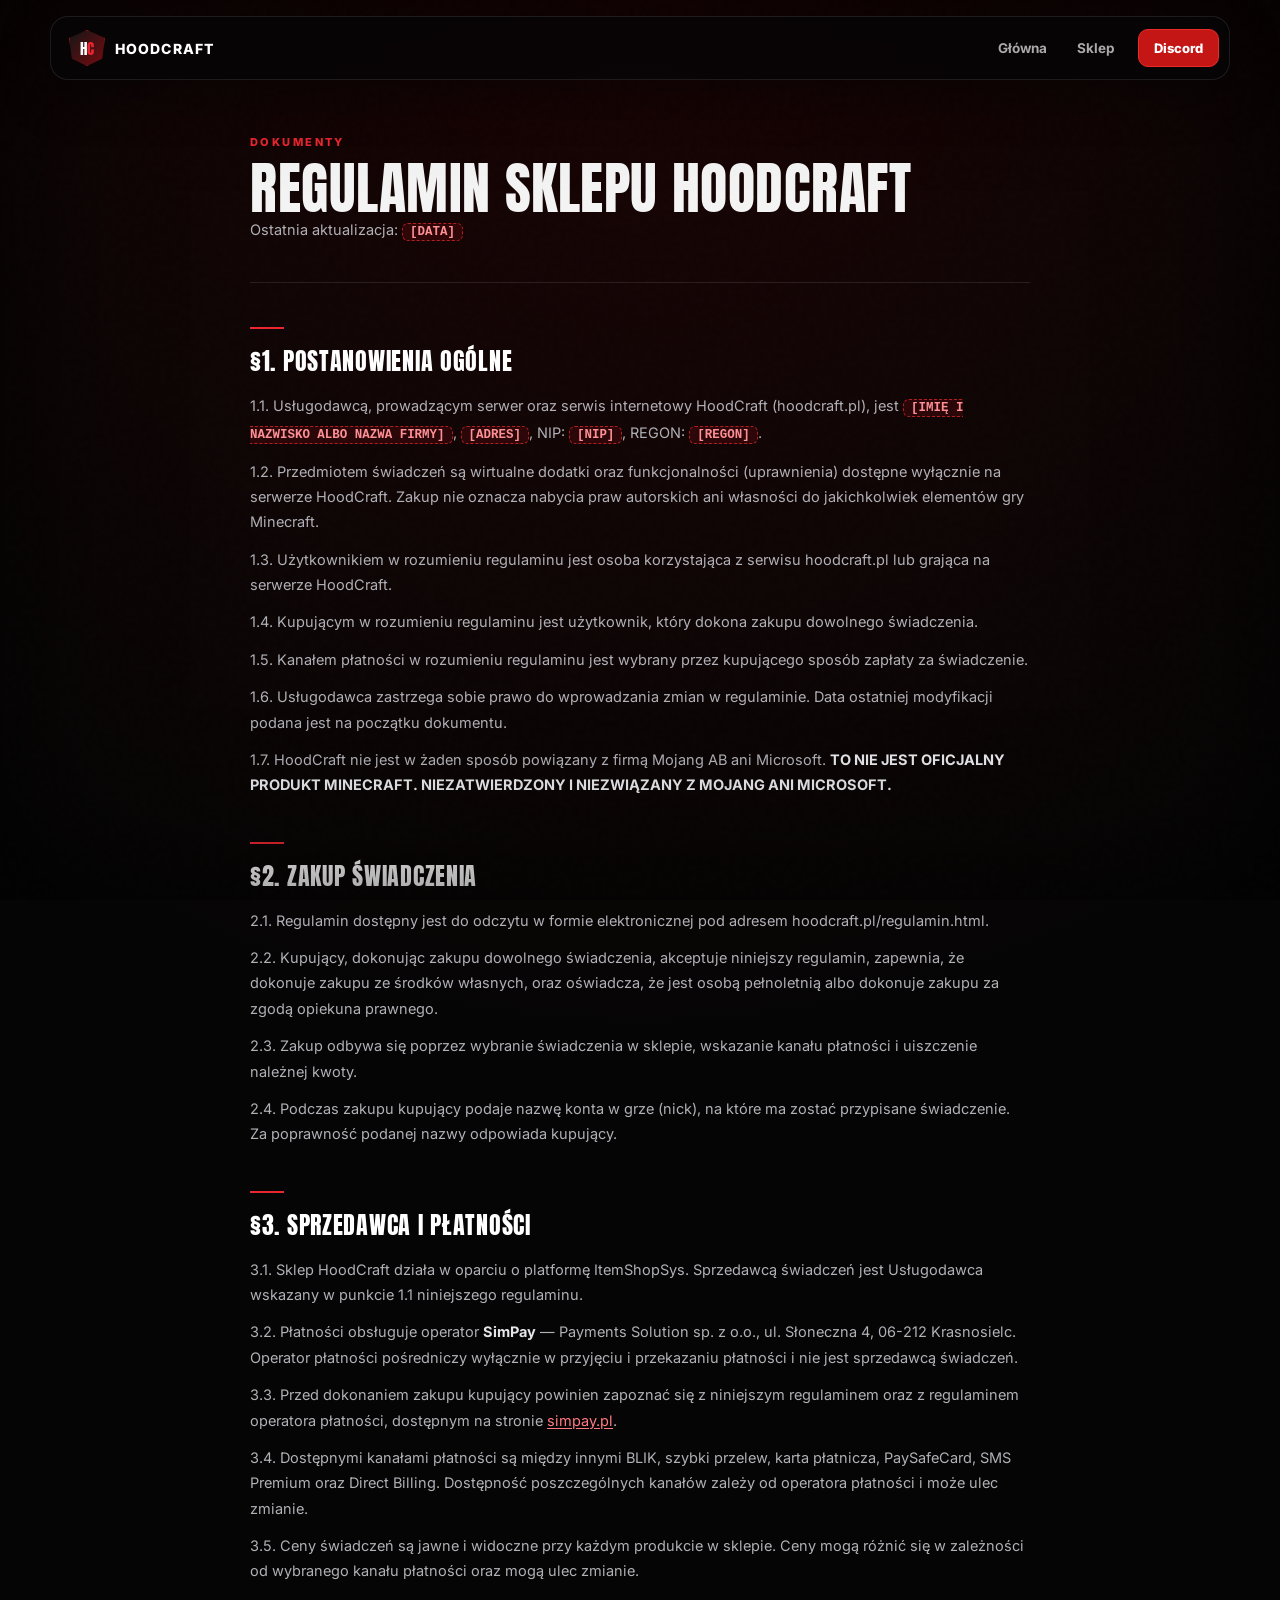
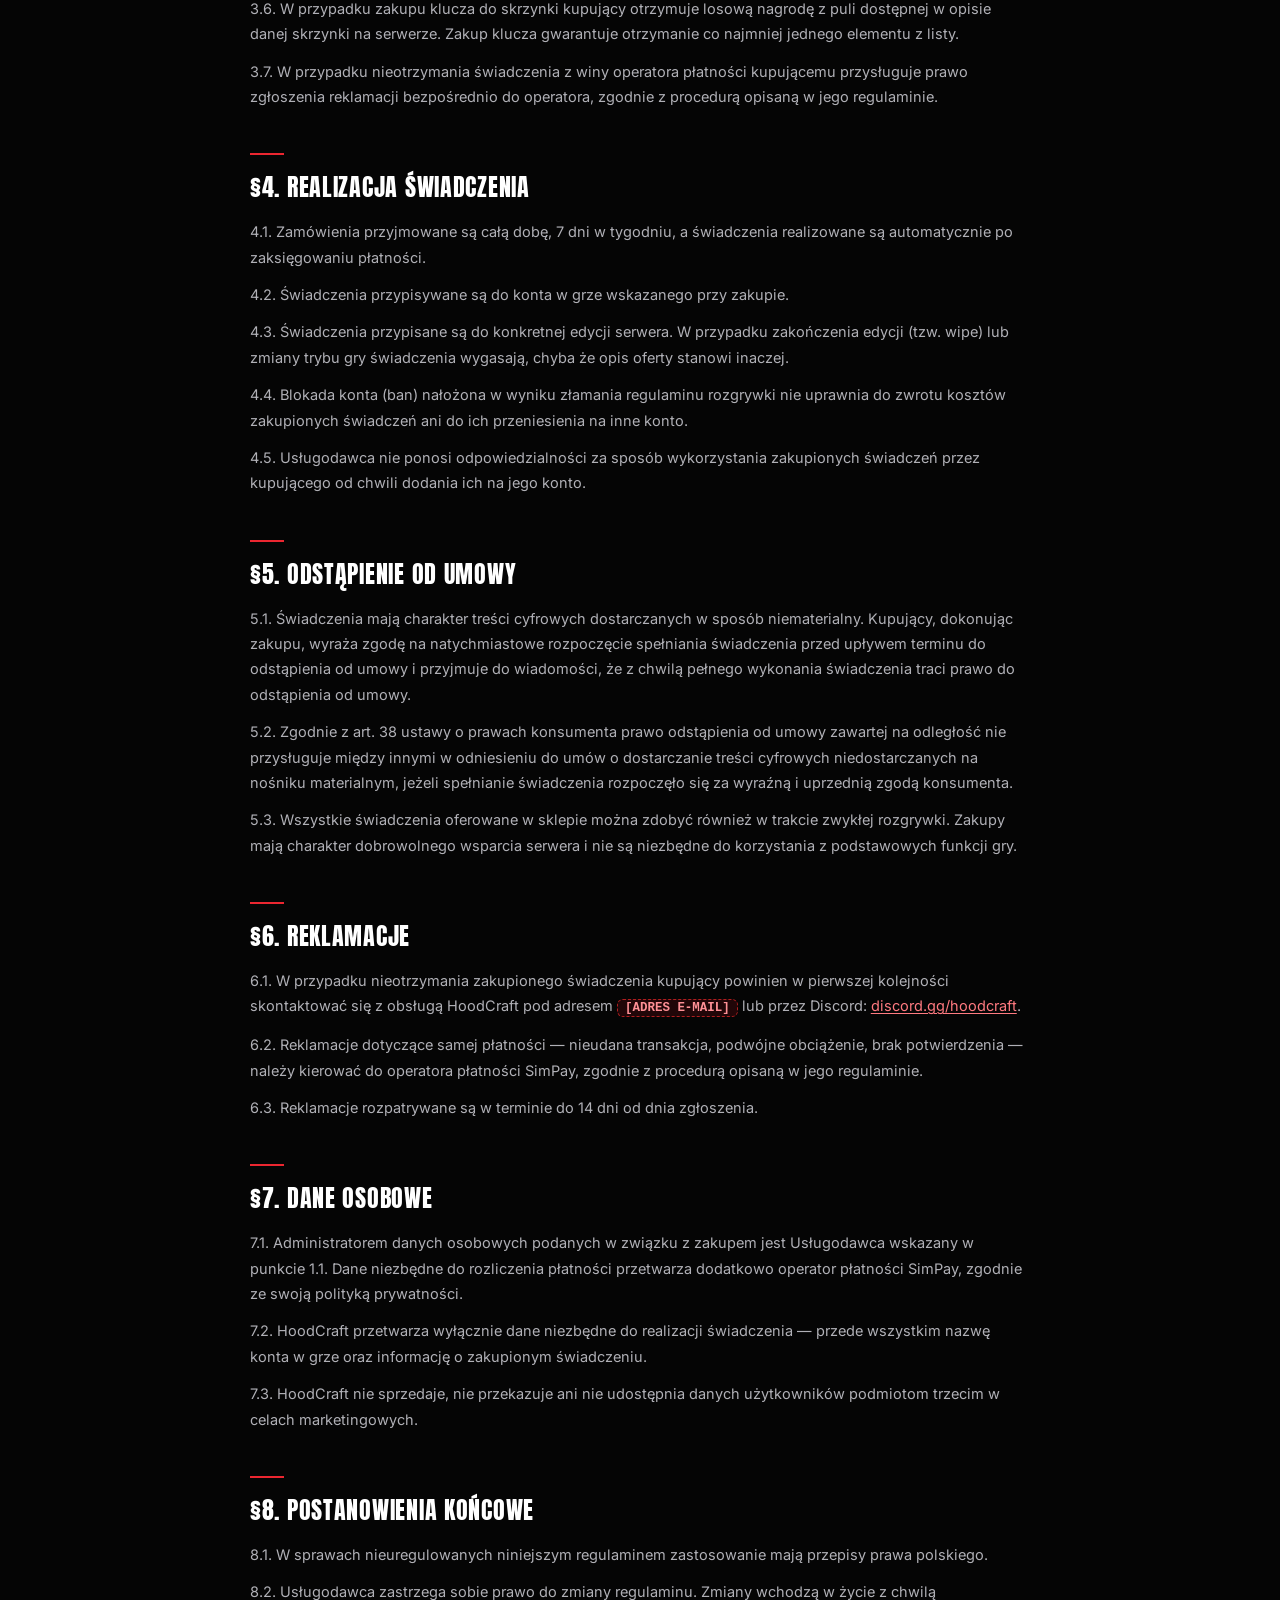
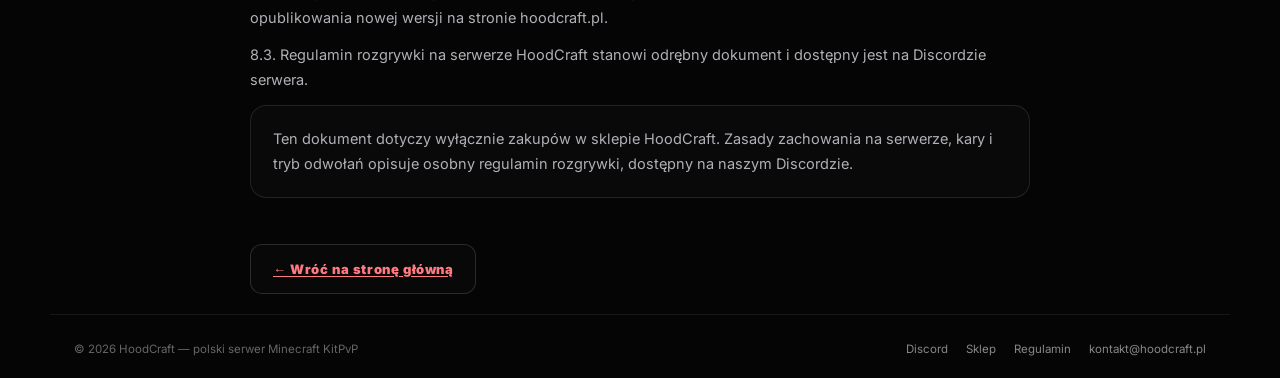
==== commit 5772e3fa: "Sklep na ItemShopSys z płatnościami SimPay zamiast Tebeksa Zmiana operatora zmienia też to, kto jest" ====
--- a/regulamin.html
+++ b/regulamin.html
@@ -72,12 +72,13 @@
     <p>2.4. Podczas zakupu kupujący podaje nazwę konta w grze (nick), na które ma zostać przypisane świadczenie. Za poprawność podanej nazwy odpowiada kupujący.</p>
 
     <h2>§3. Sprzedawca i płatności</h2>
-    <p>3.1. Sklep HoodCraft działa w oparciu o platformę Tebex. Sprzedawcą wobec kupującego (merchant of record) jest <b>Tebex Limited</b>, spółka zarejestrowana w Anglii i Walii pod numerem 08129184, z siedzibą przy 201 Haverstock Hill, Londyn, NW3 4QG, Wielka Brytania.</p>
-    <p>3.2. Tebex Limited odsprzedaje kupującemu licencje na wirtualne świadczenia dostarczane następnie przez HoodCraft na serwerze gry, obsługuje płatność oraz rozliczenie należnych podatków.</p>
-    <p>3.3. Dokonując zakupu, kupujący akceptuje również regulamin Tebex Limited dostępny pod adresem <a href="https://checkout.tebex.io/terms" target="_blank" rel="noopener">checkout.tebex.io/terms</a>.</p>
-    <p>3.4. Dostępne kanały płatności prezentowane są w formularzu płatności i mogą obejmować między innymi BLIK, kartę płatniczą, Paysafecard, PayPal oraz płatności kryptowalutami. Dostępność poszczególnych kanałów zależy od operatora płatności i może ulec zmianie.</p>
+    <p>3.1. Sklep HoodCraft działa w oparciu o platformę ItemShopSys. Sprzedawcą świadczeń jest Usługodawca wskazany w punkcie 1.1 niniejszego regulaminu.</p>
+    <p>3.2. Płatności obsługuje operator <b>SimPay</b> — Payments Solution sp. z o.o., ul. Słoneczna 4, 06-212 Krasnosielc. Operator płatności pośredniczy wyłącznie w przyjęciu i przekazaniu płatności i nie jest sprzedawcą świadczeń.</p>
+    <p>3.3. Przed dokonaniem zakupu kupujący powinien zapoznać się z niniejszym regulaminem oraz z regulaminem operatora płatności, dostępnym na stronie <a href="https://simpay.pl/" target="_blank" rel="noopener">simpay.pl</a>.</p>
+    <p>3.4. Dostępnymi kanałami płatności są między innymi BLIK, szybki przelew, karta płatnicza, PaySafeCard, SMS Premium oraz Direct Billing. Dostępność poszczególnych kanałów zależy od operatora płatności i może ulec zmianie.</p>
     <p>3.5. Ceny świadczeń są jawne i widoczne przy każdym produkcie w sklepie. Ceny mogą różnić się w zależności od wybranego kanału płatności oraz mogą ulec zmianie.</p>
     <p>3.6. W przypadku zakupu klucza do skrzynki kupujący otrzymuje losową nagrodę z puli dostępnej w opisie danej skrzynki na serwerze. Zakup klucza gwarantuje otrzymanie co najmniej jednego elementu z listy.</p>
+    <p>3.7. W przypadku nieotrzymania świadczenia z winy operatora płatności kupującemu przysługuje prawo zgłoszenia reklamacji bezpośrednio do operatora, zgodnie z procedurą opisaną w jego regulaminie.</p>
 
     <h2>§4. Realizacja świadczenia</h2>
     <p>4.1. Zamówienia przyjmowane są całą dobę, 7 dni w tygodniu, a świadczenia realizowane są automatycznie po zaksięgowaniu płatności.</p>
@@ -93,11 +94,11 @@
 
     <h2>§6. Reklamacje</h2>
     <p>6.1. W przypadku nieotrzymania zakupionego świadczenia kupujący powinien w pierwszej kolejności skontaktować się z obsługą HoodCraft pod adresem <span class="fill">[ADRES E-MAIL]</span> lub przez Discord: <a href="https://discord.gg/hoodcraft" target="_blank" rel="noopener">discord.gg/hoodcraft</a>.</p>
-    <p>6.2. Reklamacje dotyczące samej płatności rozpatruje Tebex Limited jako sprzedawca — zgłoszenia należy kierować przez formularz wsparcia dostępny na stronie Tebex.</p>
+    <p>6.2. Reklamacje dotyczące samej płatności — nieudana transakcja, podwójne obciążenie, brak potwierdzenia — należy kierować do operatora płatności SimPay, zgodnie z procedurą opisaną w jego regulaminie.</p>
     <p>6.3. Reklamacje rozpatrywane są w terminie do 14 dni od dnia zgłoszenia.</p>
 
     <h2>§7. Dane osobowe</h2>
-    <p>7.1. Dane podane w procesie płatności przetwarza Tebex Limited jako sprzedawca. Zasady przetwarzania danych przez Tebex opisane są w polityce prywatności dostępnej na stronie tebex.io.</p>
+    <p>7.1. Administratorem danych osobowych podanych w związku z zakupem jest Usługodawca wskazany w punkcie 1.1. Dane niezbędne do rozliczenia płatności przetwarza dodatkowo operator płatności SimPay, zgodnie ze swoją polityką prywatności.</p>
     <p>7.2. HoodCraft przetwarza wyłącznie dane niezbędne do realizacji świadczenia — przede wszystkim nazwę konta w grze oraz informację o zakupionym świadczeniu.</p>
     <p>7.3. HoodCraft nie sprzedaje, nie przekazuje ani nie udostępnia danych użytkowników podmiotom trzecim w celach marketingowych.</p>
 
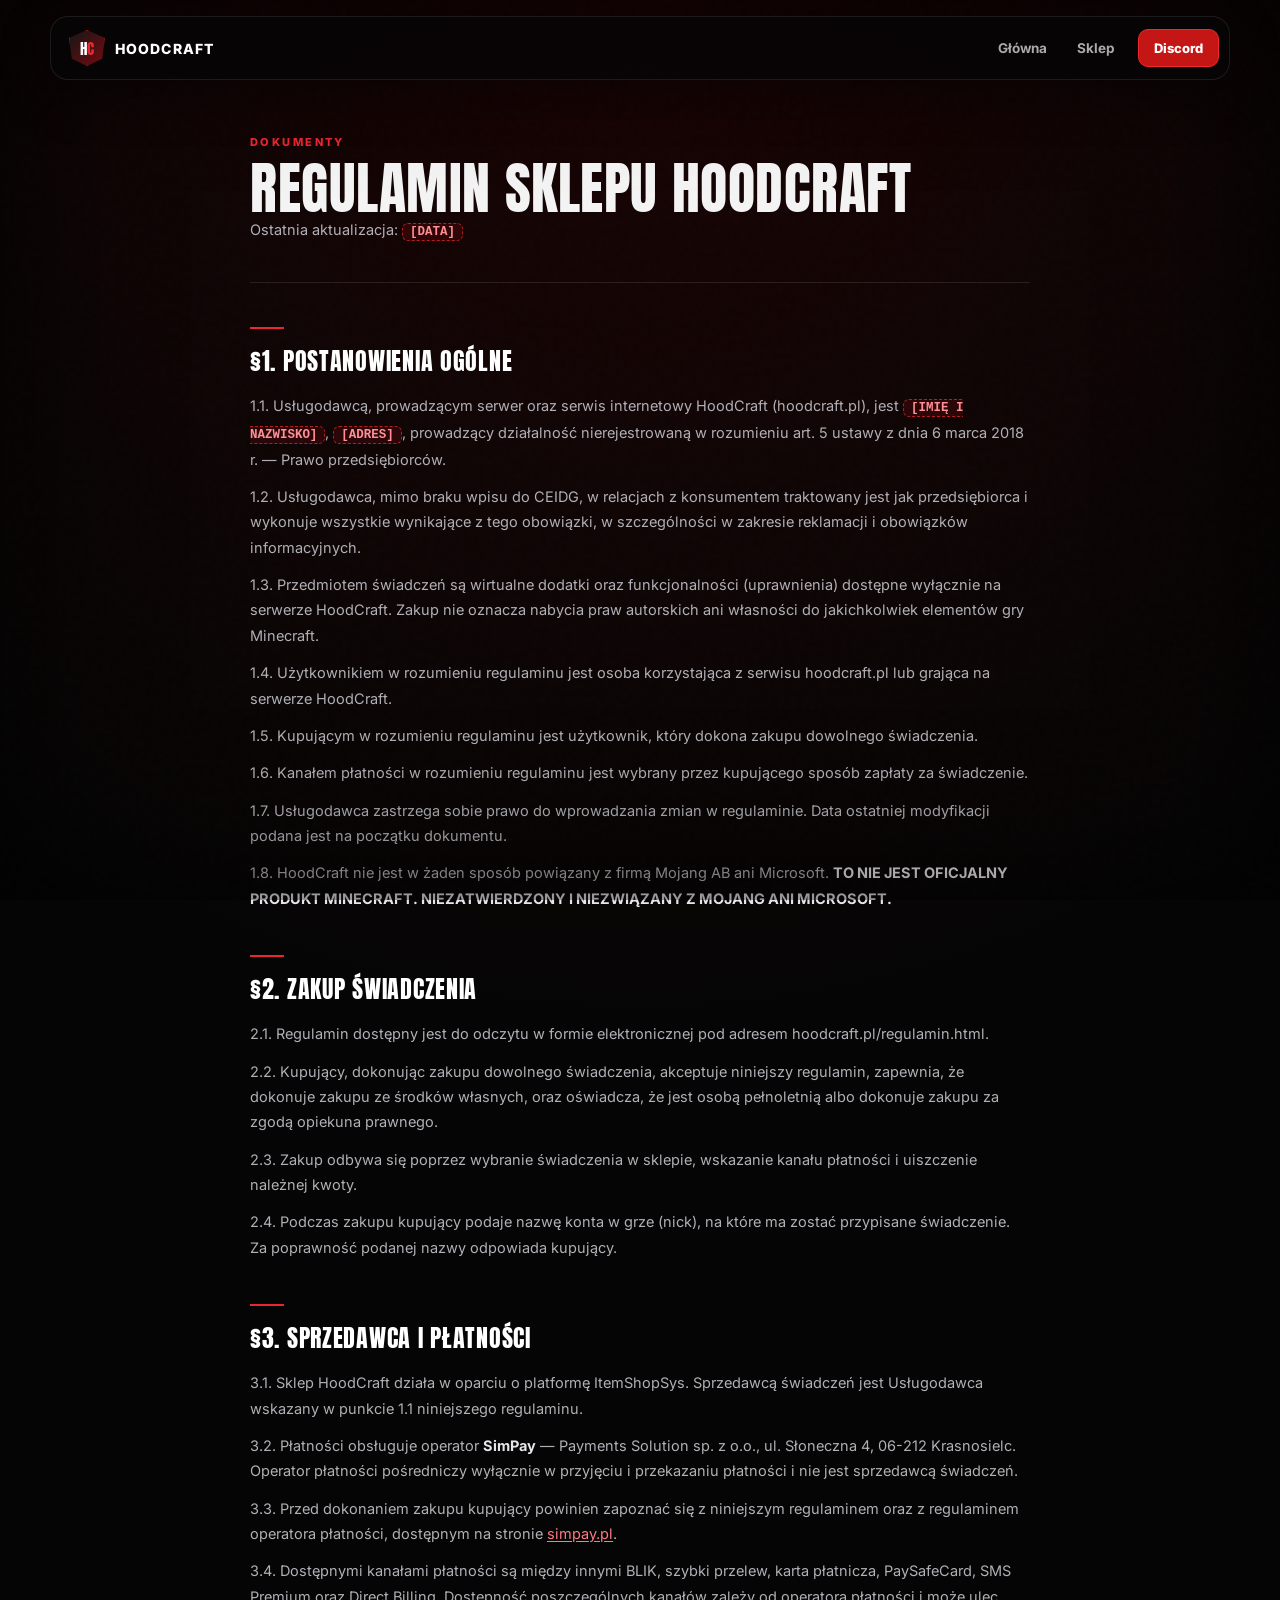
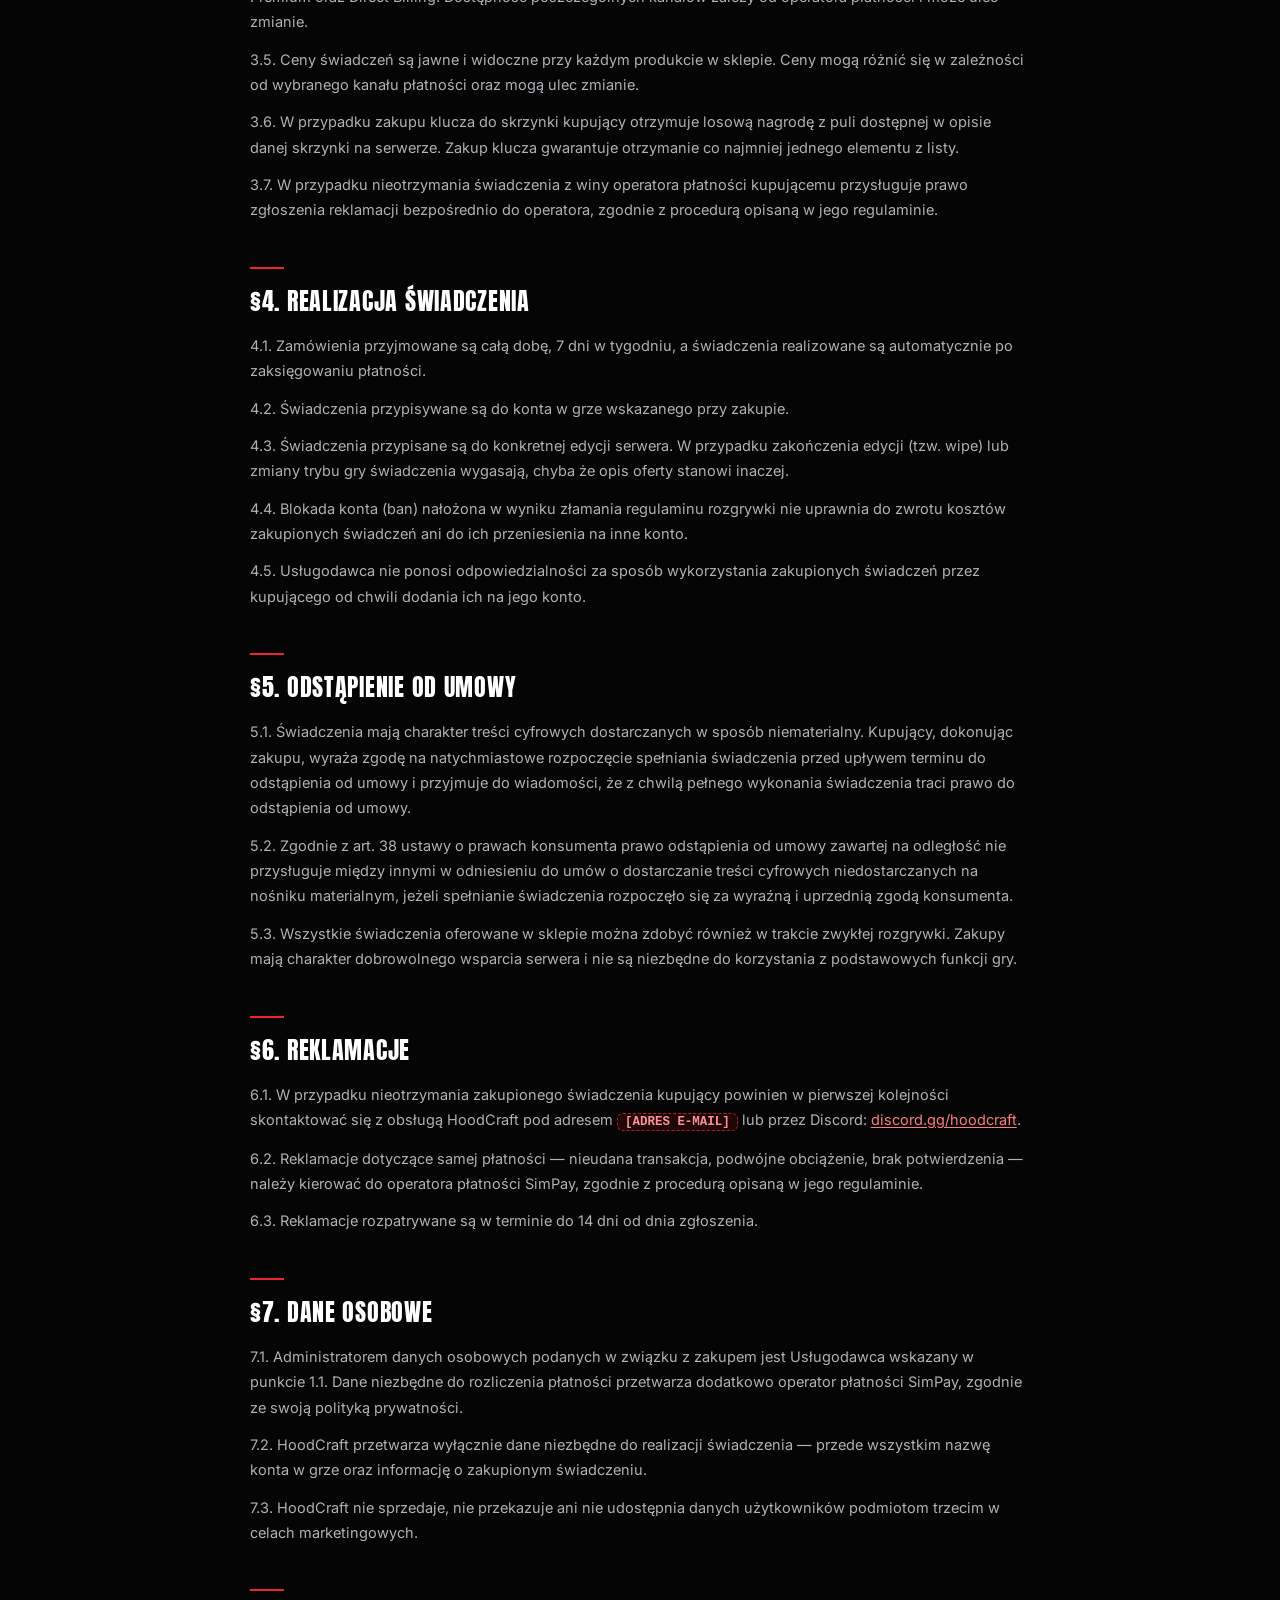
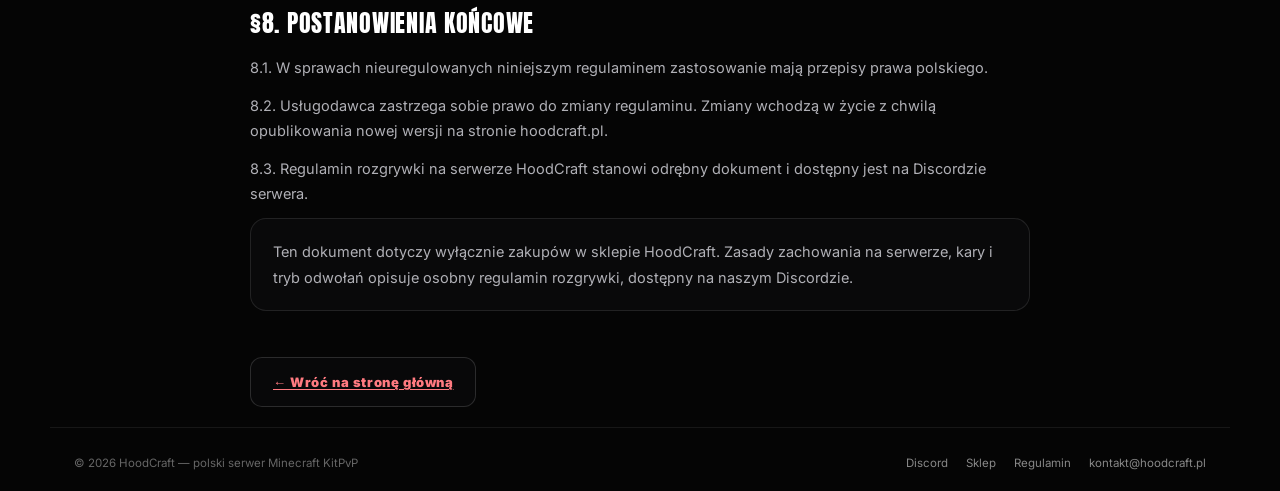
==== commit 2e113ad3: "Regulamin dostosowany do działalności nierejestrowanej Bez NIP i REGON, bo przy działalności niereje" ====
--- a/regulamin.html
+++ b/regulamin.html
@@ -57,13 +57,23 @@
     </div>
 
     <h2>§1. Postanowienia ogólne</h2>
-    <p>1.1. Usługodawcą, prowadzącym serwer oraz serwis internetowy HoodCraft (hoodcraft.pl), jest <span class="fill">[IMIĘ I NAZWISKO ALBO NAZWA FIRMY]</span>, <span class="fill">[ADRES]</span>, NIP: <span class="fill">[NIP]</span>, REGON: <span class="fill">[REGON]</span>.</p>
-    <p>1.2. Przedmiotem świadczeń są wirtualne dodatki oraz funkcjonalności (uprawnienia) dostępne wyłącznie na serwerze HoodCraft. Zakup nie oznacza nabycia praw autorskich ani własności do jakichkolwiek elementów gry Minecraft.</p>
-    <p>1.3. Użytkownikiem w rozumieniu regulaminu jest osoba korzystająca z serwisu hoodcraft.pl lub grająca na serwerze HoodCraft.</p>
-    <p>1.4. Kupującym w rozumieniu regulaminu jest użytkownik, który dokona zakupu dowolnego świadczenia.</p>
-    <p>1.5. Kanałem płatności w rozumieniu regulaminu jest wybrany przez kupującego sposób zapłaty za świadczenie.</p>
-    <p>1.6. Usługodawca zastrzega sobie prawo do wprowadzania zmian w regulaminie. Data ostatniej modyfikacji podana jest na początku dokumentu.</p>
-    <p>1.7. HoodCraft nie jest w żaden sposób powiązany z firmą Mojang AB ani Microsoft. <b>TO NIE JEST OFICJALNY PRODUKT MINECRAFT. NIEZATWIERDZONY I NIEZWIĄZANY Z MOJANG ANI MICROSOFT.</b></p>
+    <!--
+      Wersja dla DZIAŁALNOŚCI NIEREJESTROWANEJ: bez NIP i REGON,
+      bo nie ma wpisu w CEIDG. Imię, nazwisko i adres są wymagane —
+      to one identyfikują sprzedawcę wobec kupującego.
+
+      Po zarejestrowaniu działalności gospodarczej podmień punkt 1.1 na:
+      "... jest [NAZWA FIRMY], [ADRES], NIP: [NIP], REGON: [REGON],
+      wpisany do CEIDG." i skasuj wzmiankę o działalności nierejestrowanej.
+    -->
+    <p>1.1. Usługodawcą, prowadzącym serwer oraz serwis internetowy HoodCraft (hoodcraft.pl), jest <span class="fill">[IMIĘ I NAZWISKO]</span>, <span class="fill">[ADRES]</span>, prowadzący działalność nierejestrowaną w rozumieniu art. 5 ustawy z dnia 6 marca 2018 r. — Prawo przedsiębiorców.</p>
+    <p>1.2. Usługodawca, mimo braku wpisu do CEIDG, w relacjach z konsumentem traktowany jest jak przedsiębiorca i wykonuje wszystkie wynikające z tego obowiązki, w szczególności w zakresie reklamacji i obowiązków informacyjnych.</p>
+    <p>1.3. Przedmiotem świadczeń są wirtualne dodatki oraz funkcjonalności (uprawnienia) dostępne wyłącznie na serwerze HoodCraft. Zakup nie oznacza nabycia praw autorskich ani własności do jakichkolwiek elementów gry Minecraft.</p>
+    <p>1.4. Użytkownikiem w rozumieniu regulaminu jest osoba korzystająca z serwisu hoodcraft.pl lub grająca na serwerze HoodCraft.</p>
+    <p>1.5. Kupującym w rozumieniu regulaminu jest użytkownik, który dokona zakupu dowolnego świadczenia.</p>
+    <p>1.6. Kanałem płatności w rozumieniu regulaminu jest wybrany przez kupującego sposób zapłaty za świadczenie.</p>
+    <p>1.7. Usługodawca zastrzega sobie prawo do wprowadzania zmian w regulaminie. Data ostatniej modyfikacji podana jest na początku dokumentu.</p>
+    <p>1.8. HoodCraft nie jest w żaden sposób powiązany z firmą Mojang AB ani Microsoft. <b>TO NIE JEST OFICJALNY PRODUKT MINECRAFT. NIEZATWIERDZONY I NIEZWIĄZANY Z MOJANG ANI MICROSOFT.</b></p>
 
     <h2>§2. Zakup świadczenia</h2>
     <p>2.1. Regulamin dostępny jest do odczytu w formie elektronicznej pod adresem hoodcraft.pl/regulamin.html.</p>
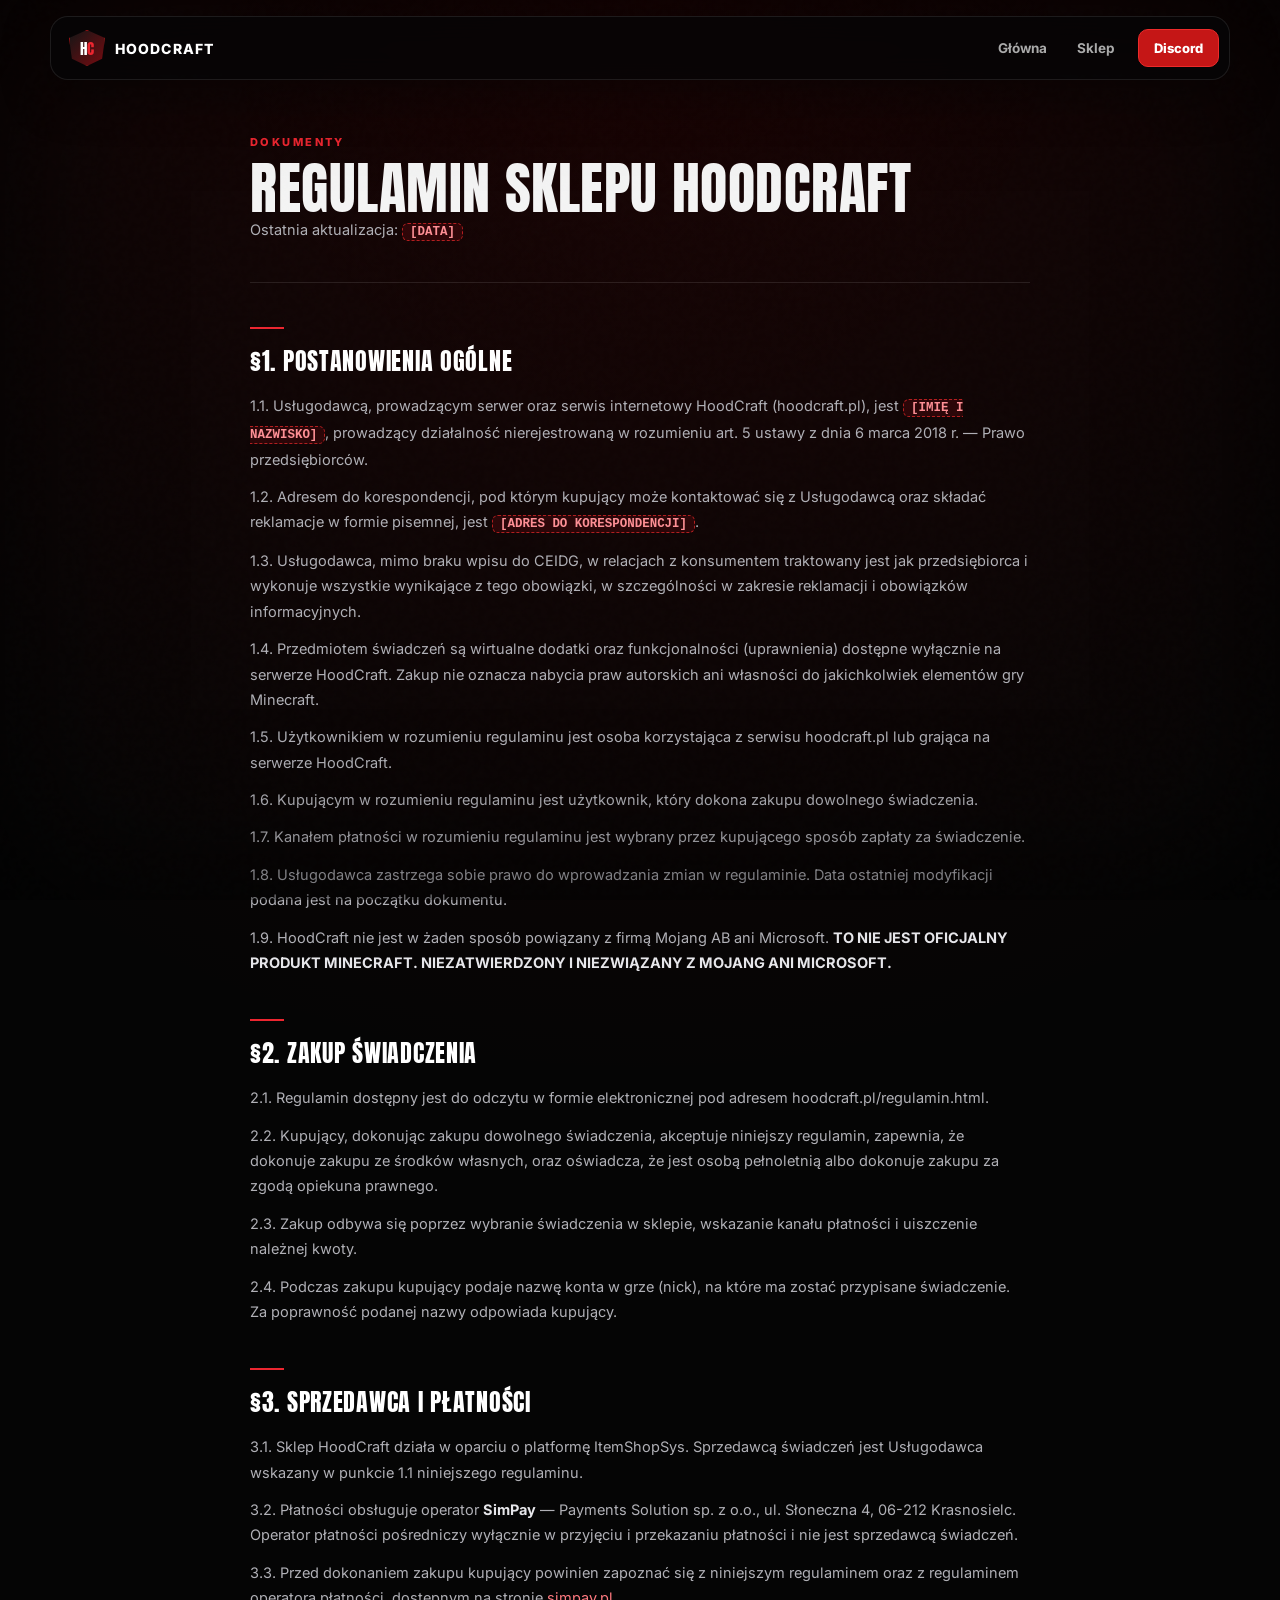
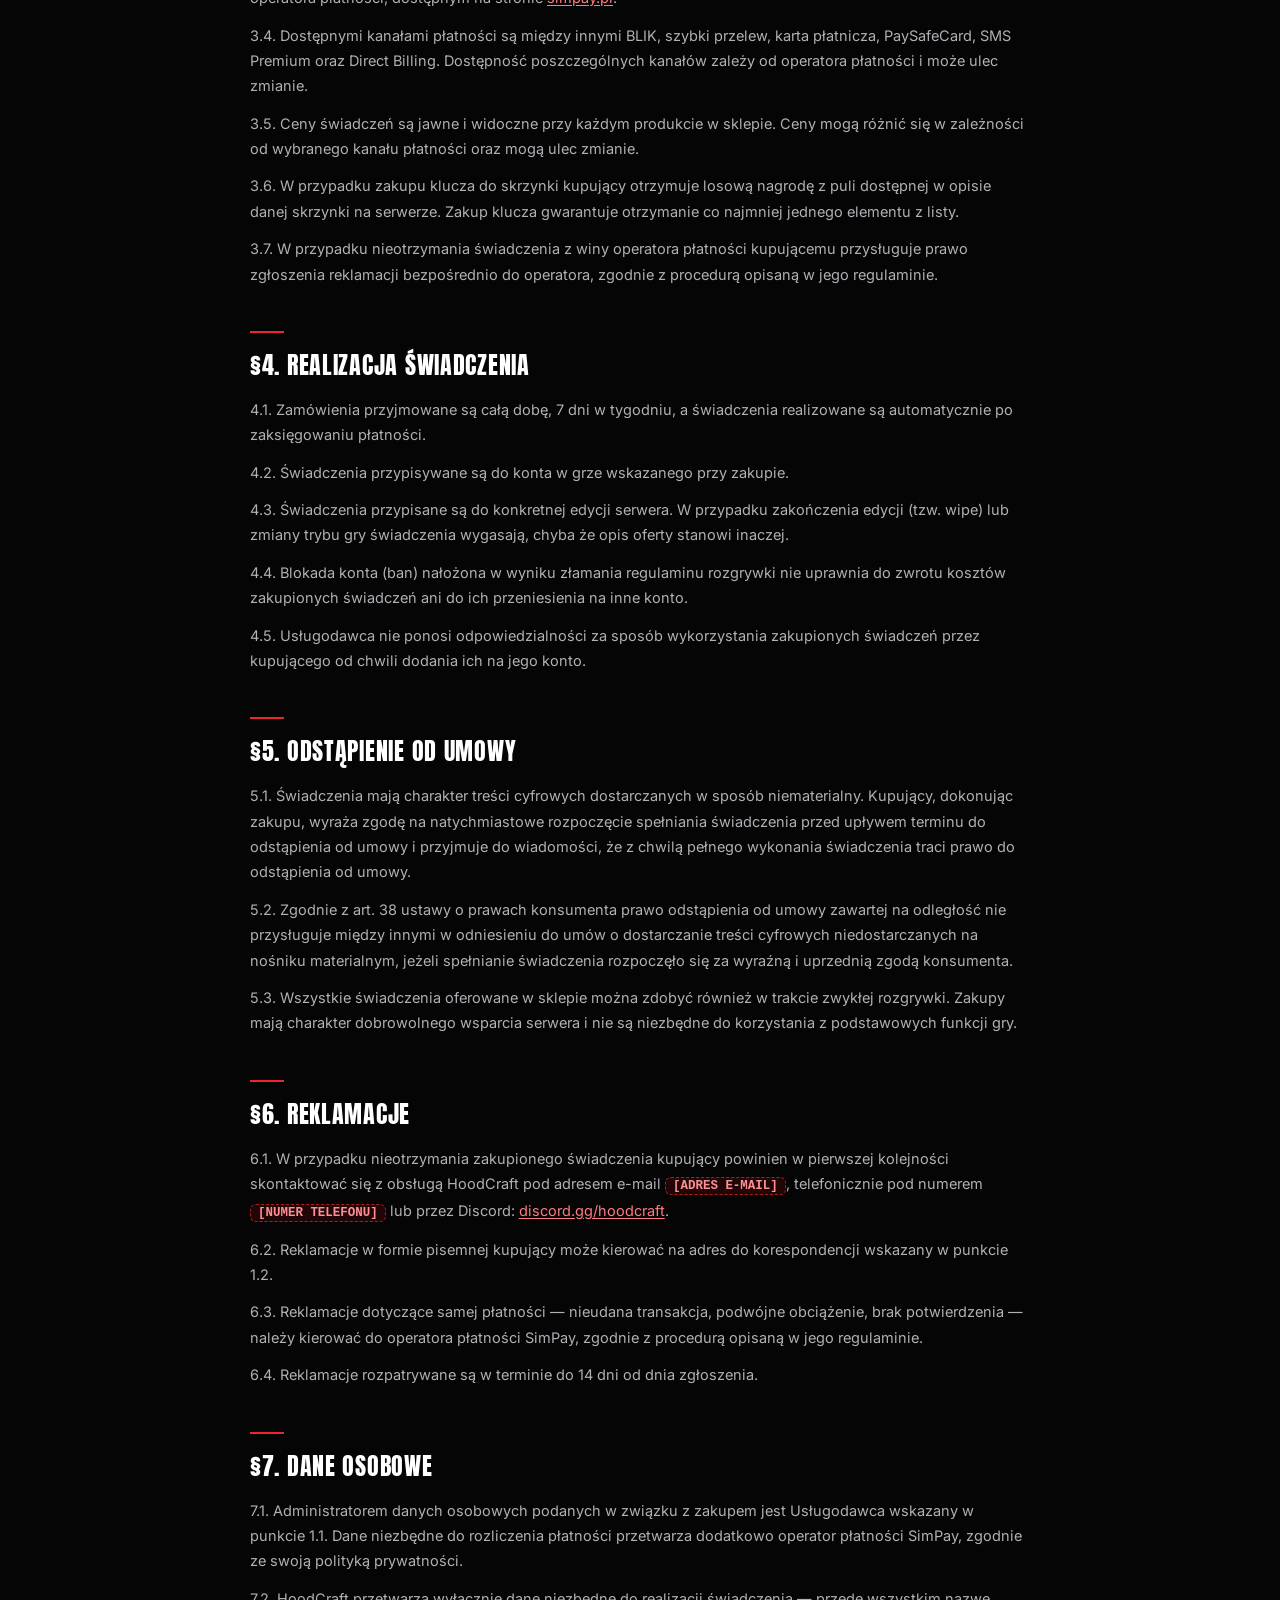
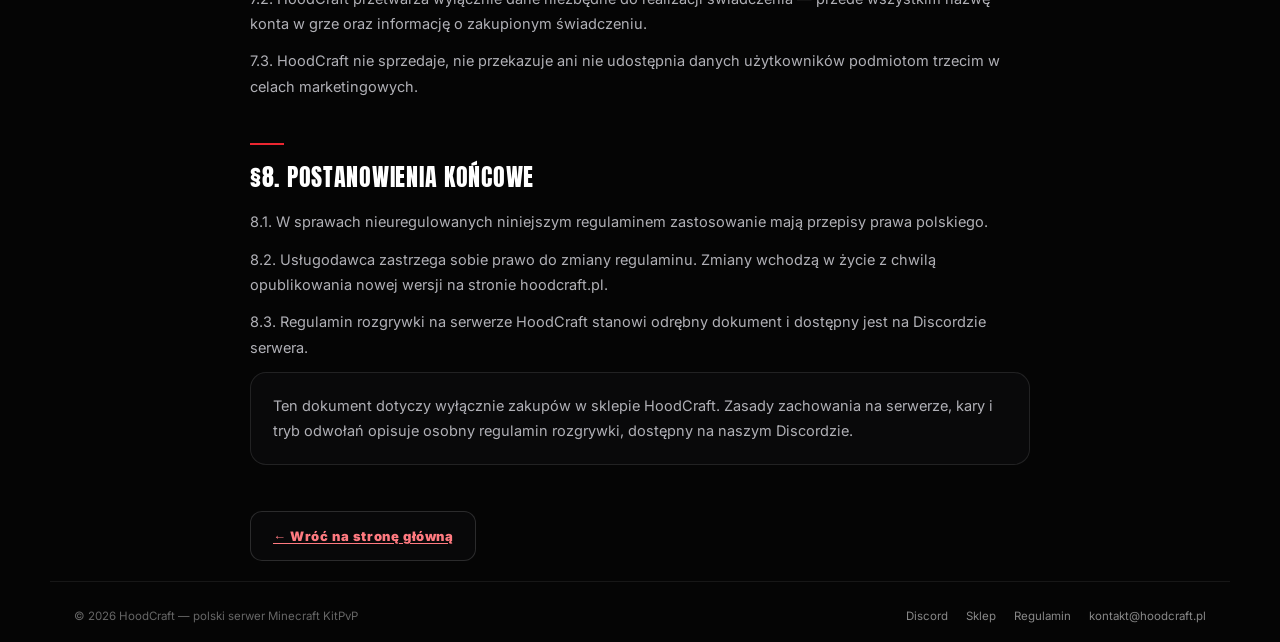
==== commit f4a42099: "Regulamin: adres do korespondencji zamiast adresu zamieszkania Art. 12 ustawy o prawach konsumenta w" ====
--- a/regulamin.html
+++ b/regulamin.html
@@ -59,21 +59,32 @@
     <h2>§1. Postanowienia ogólne</h2>
     <!--
       Wersja dla DZIAŁALNOŚCI NIEREJESTROWANEJ: bez NIP i REGON,
-      bo nie ma wpisu w CEIDG. Imię, nazwisko i adres są wymagane —
-      to one identyfikują sprzedawcę wobec kupującego.
+      bo nie ma wpisu w CEIDG.
+
+      ADRES DO KORESPONDENCJI
+      Nie musi to być adres zamieszkania, ale MUSI to być realny adres,
+      pod którym faktycznie odbierasz pocztę — art. 12 ustawy o prawach
+      konsumenta wymaga adresu, pod którym kupujący "może szybko
+      i efektywnie" się z Tobą skontaktować, i pod który da się wysłać
+      pismo reklamacyjne.
+      Wirtualne biuro albo adres rodziny, gdzie realnie odbierasz listy:
+      w porządku. Sama skrytka pocztowa: ryzykowne, bo nie jest adresem,
+      pod który doręcza się pisma. Adres zmyślony albo taki, spod
+      którego nie odbierasz poczty: nie.
 
       Po zarejestrowaniu działalności gospodarczej podmień punkt 1.1 na:
       "... jest [NAZWA FIRMY], [ADRES], NIP: [NIP], REGON: [REGON],
       wpisany do CEIDG." i skasuj wzmiankę o działalności nierejestrowanej.
     -->
-    <p>1.1. Usługodawcą, prowadzącym serwer oraz serwis internetowy HoodCraft (hoodcraft.pl), jest <span class="fill">[IMIĘ I NAZWISKO]</span>, <span class="fill">[ADRES]</span>, prowadzący działalność nierejestrowaną w rozumieniu art. 5 ustawy z dnia 6 marca 2018 r. — Prawo przedsiębiorców.</p>
-    <p>1.2. Usługodawca, mimo braku wpisu do CEIDG, w relacjach z konsumentem traktowany jest jak przedsiębiorca i wykonuje wszystkie wynikające z tego obowiązki, w szczególności w zakresie reklamacji i obowiązków informacyjnych.</p>
-    <p>1.3. Przedmiotem świadczeń są wirtualne dodatki oraz funkcjonalności (uprawnienia) dostępne wyłącznie na serwerze HoodCraft. Zakup nie oznacza nabycia praw autorskich ani własności do jakichkolwiek elementów gry Minecraft.</p>
-    <p>1.4. Użytkownikiem w rozumieniu regulaminu jest osoba korzystająca z serwisu hoodcraft.pl lub grająca na serwerze HoodCraft.</p>
-    <p>1.5. Kupującym w rozumieniu regulaminu jest użytkownik, który dokona zakupu dowolnego świadczenia.</p>
-    <p>1.6. Kanałem płatności w rozumieniu regulaminu jest wybrany przez kupującego sposób zapłaty za świadczenie.</p>
-    <p>1.7. Usługodawca zastrzega sobie prawo do wprowadzania zmian w regulaminie. Data ostatniej modyfikacji podana jest na początku dokumentu.</p>
-    <p>1.8. HoodCraft nie jest w żaden sposób powiązany z firmą Mojang AB ani Microsoft. <b>TO NIE JEST OFICJALNY PRODUKT MINECRAFT. NIEZATWIERDZONY I NIEZWIĄZANY Z MOJANG ANI MICROSOFT.</b></p>
+    <p>1.1. Usługodawcą, prowadzącym serwer oraz serwis internetowy HoodCraft (hoodcraft.pl), jest <span class="fill">[IMIĘ I NAZWISKO]</span>, prowadzący działalność nierejestrowaną w rozumieniu art. 5 ustawy z dnia 6 marca 2018 r. — Prawo przedsiębiorców.</p>
+    <p>1.2. Adresem do korespondencji, pod którym kupujący może kontaktować się z Usługodawcą oraz składać reklamacje w formie pisemnej, jest <span class="fill">[ADRES DO KORESPONDENCJI]</span>.</p>
+    <p>1.3. Usługodawca, mimo braku wpisu do CEIDG, w relacjach z konsumentem traktowany jest jak przedsiębiorca i wykonuje wszystkie wynikające z tego obowiązki, w szczególności w zakresie reklamacji i obowiązków informacyjnych.</p>
+    <p>1.4. Przedmiotem świadczeń są wirtualne dodatki oraz funkcjonalności (uprawnienia) dostępne wyłącznie na serwerze HoodCraft. Zakup nie oznacza nabycia praw autorskich ani własności do jakichkolwiek elementów gry Minecraft.</p>
+    <p>1.5. Użytkownikiem w rozumieniu regulaminu jest osoba korzystająca z serwisu hoodcraft.pl lub grająca na serwerze HoodCraft.</p>
+    <p>1.6. Kupującym w rozumieniu regulaminu jest użytkownik, który dokona zakupu dowolnego świadczenia.</p>
+    <p>1.7. Kanałem płatności w rozumieniu regulaminu jest wybrany przez kupującego sposób zapłaty za świadczenie.</p>
+    <p>1.8. Usługodawca zastrzega sobie prawo do wprowadzania zmian w regulaminie. Data ostatniej modyfikacji podana jest na początku dokumentu.</p>
+    <p>1.9. HoodCraft nie jest w żaden sposób powiązany z firmą Mojang AB ani Microsoft. <b>TO NIE JEST OFICJALNY PRODUKT MINECRAFT. NIEZATWIERDZONY I NIEZWIĄZANY Z MOJANG ANI MICROSOFT.</b></p>
 
     <h2>§2. Zakup świadczenia</h2>
     <p>2.1. Regulamin dostępny jest do odczytu w formie elektronicznej pod adresem hoodcraft.pl/regulamin.html.</p>
@@ -103,9 +114,16 @@
     <p>5.3. Wszystkie świadczenia oferowane w sklepie można zdobyć również w trakcie zwykłej rozgrywki. Zakupy mają charakter dobrowolnego wsparcia serwera i nie są niezbędne do korzystania z podstawowych funkcji gry.</p>
 
     <h2>§6. Reklamacje</h2>
-    <p>6.1. W przypadku nieotrzymania zakupionego świadczenia kupujący powinien w pierwszej kolejności skontaktować się z obsługą HoodCraft pod adresem <span class="fill">[ADRES E-MAIL]</span> lub przez Discord: <a href="https://discord.gg/hoodcraft" target="_blank" rel="noopener">discord.gg/hoodcraft</a>.</p>
-    <p>6.2. Reklamacje dotyczące samej płatności — nieudana transakcja, podwójne obciążenie, brak potwierdzenia — należy kierować do operatora płatności SimPay, zgodnie z procedurą opisaną w jego regulaminie.</p>
-    <p>6.3. Reklamacje rozpatrywane są w terminie do 14 dni od dnia zgłoszenia.</p>
+    <!--
+      Art. 12 ustawy o prawach konsumenta wymienia obok adresu i e-maila
+      także numer telefonu. Jeśli nie chcesz podawać prywatnego numeru,
+      rozważ osobny numer na potrzeby serwera — usunięcie tego punktu
+      zostawia lukę w obowiązku informacyjnym.
+    -->
+    <p>6.1. W przypadku nieotrzymania zakupionego świadczenia kupujący powinien w pierwszej kolejności skontaktować się z obsługą HoodCraft pod adresem e-mail <span class="fill">[ADRES E-MAIL]</span>, telefonicznie pod numerem <span class="fill">[NUMER TELEFONU]</span> lub przez Discord: <a href="https://discord.gg/hoodcraft" target="_blank" rel="noopener">discord.gg/hoodcraft</a>.</p>
+    <p>6.2. Reklamacje w formie pisemnej kupujący może kierować na adres do korespondencji wskazany w punkcie 1.2.</p>
+    <p>6.3. Reklamacje dotyczące samej płatności — nieudana transakcja, podwójne obciążenie, brak potwierdzenia — należy kierować do operatora płatności SimPay, zgodnie z procedurą opisaną w jego regulaminie.</p>
+    <p>6.4. Reklamacje rozpatrywane są w terminie do 14 dni od dnia zgłoszenia.</p>
 
     <h2>§7. Dane osobowe</h2>
     <p>7.1. Administratorem danych osobowych podanych w związku z zakupem jest Usługodawca wskazany w punkcie 1.1. Dane niezbędne do rozliczenia płatności przetwarza dodatkowo operator płatności SimPay, zgodnie ze swoją polityką prywatności.</p>
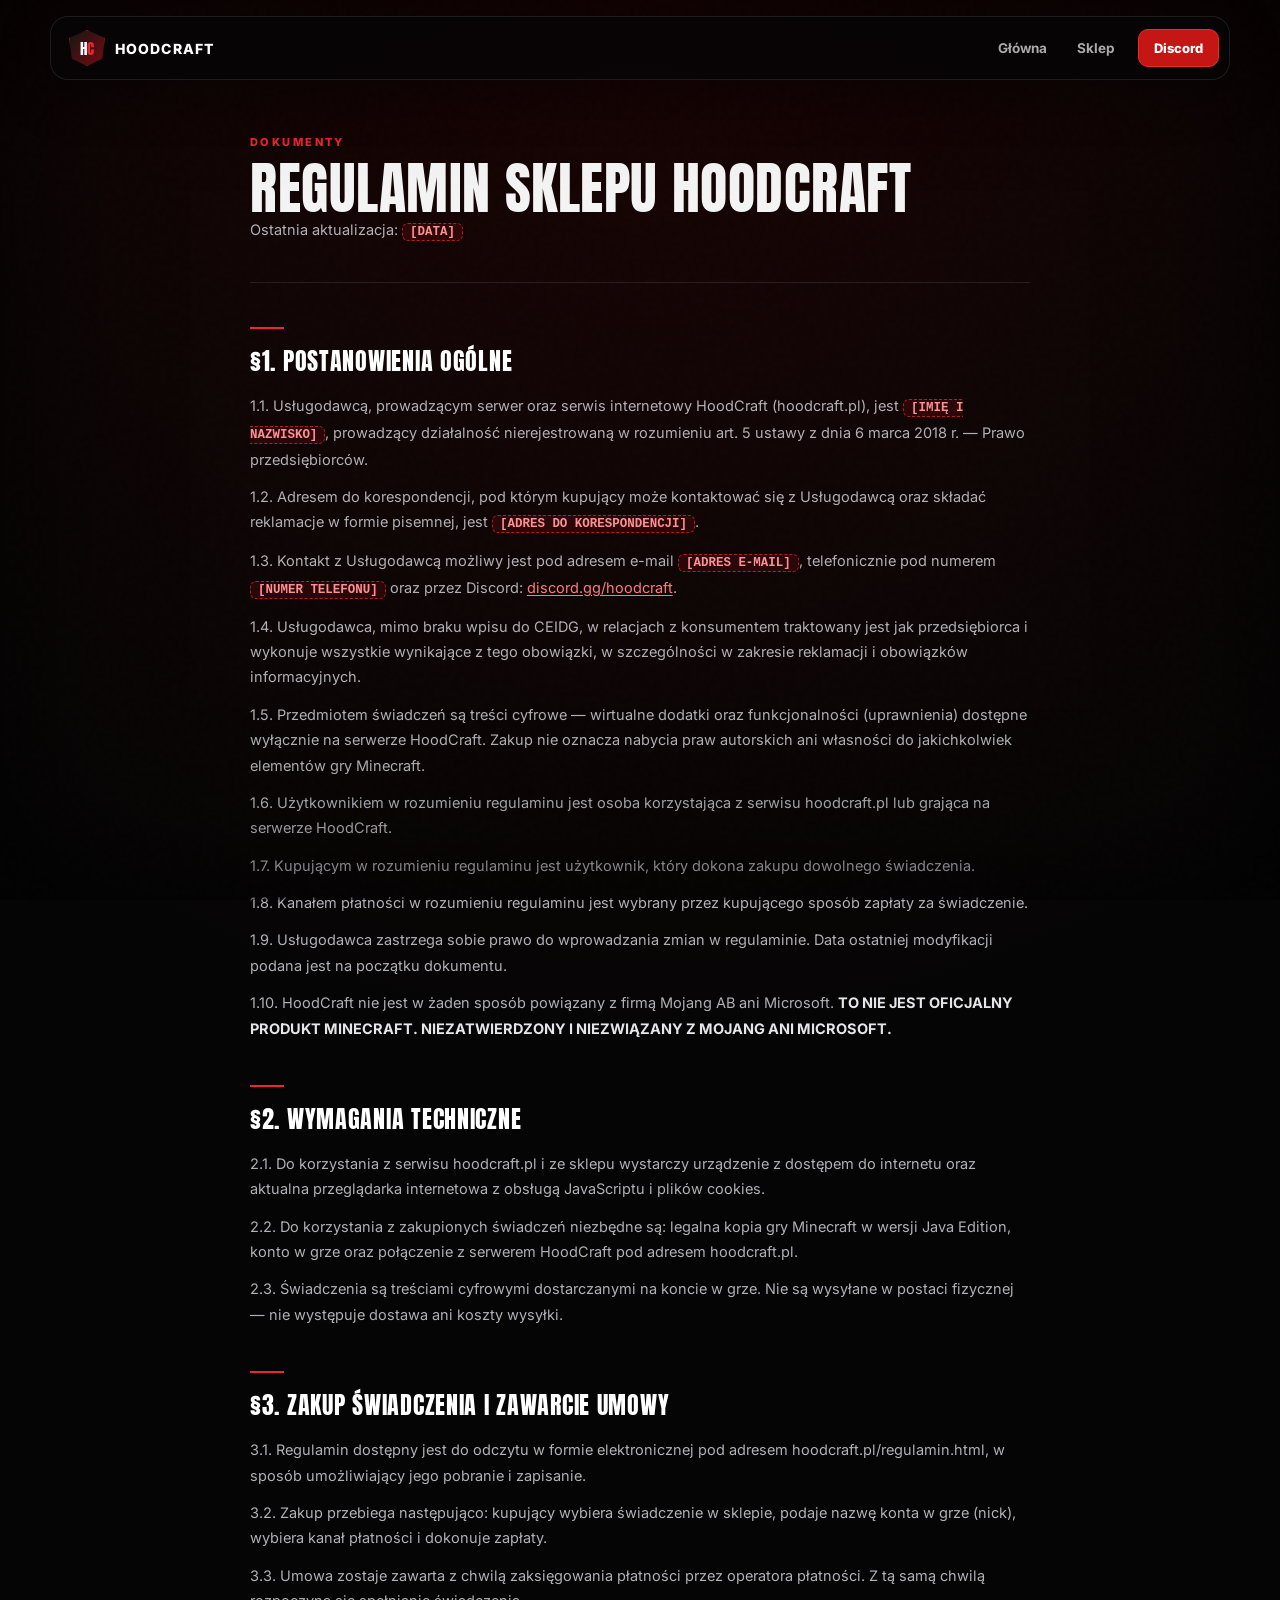
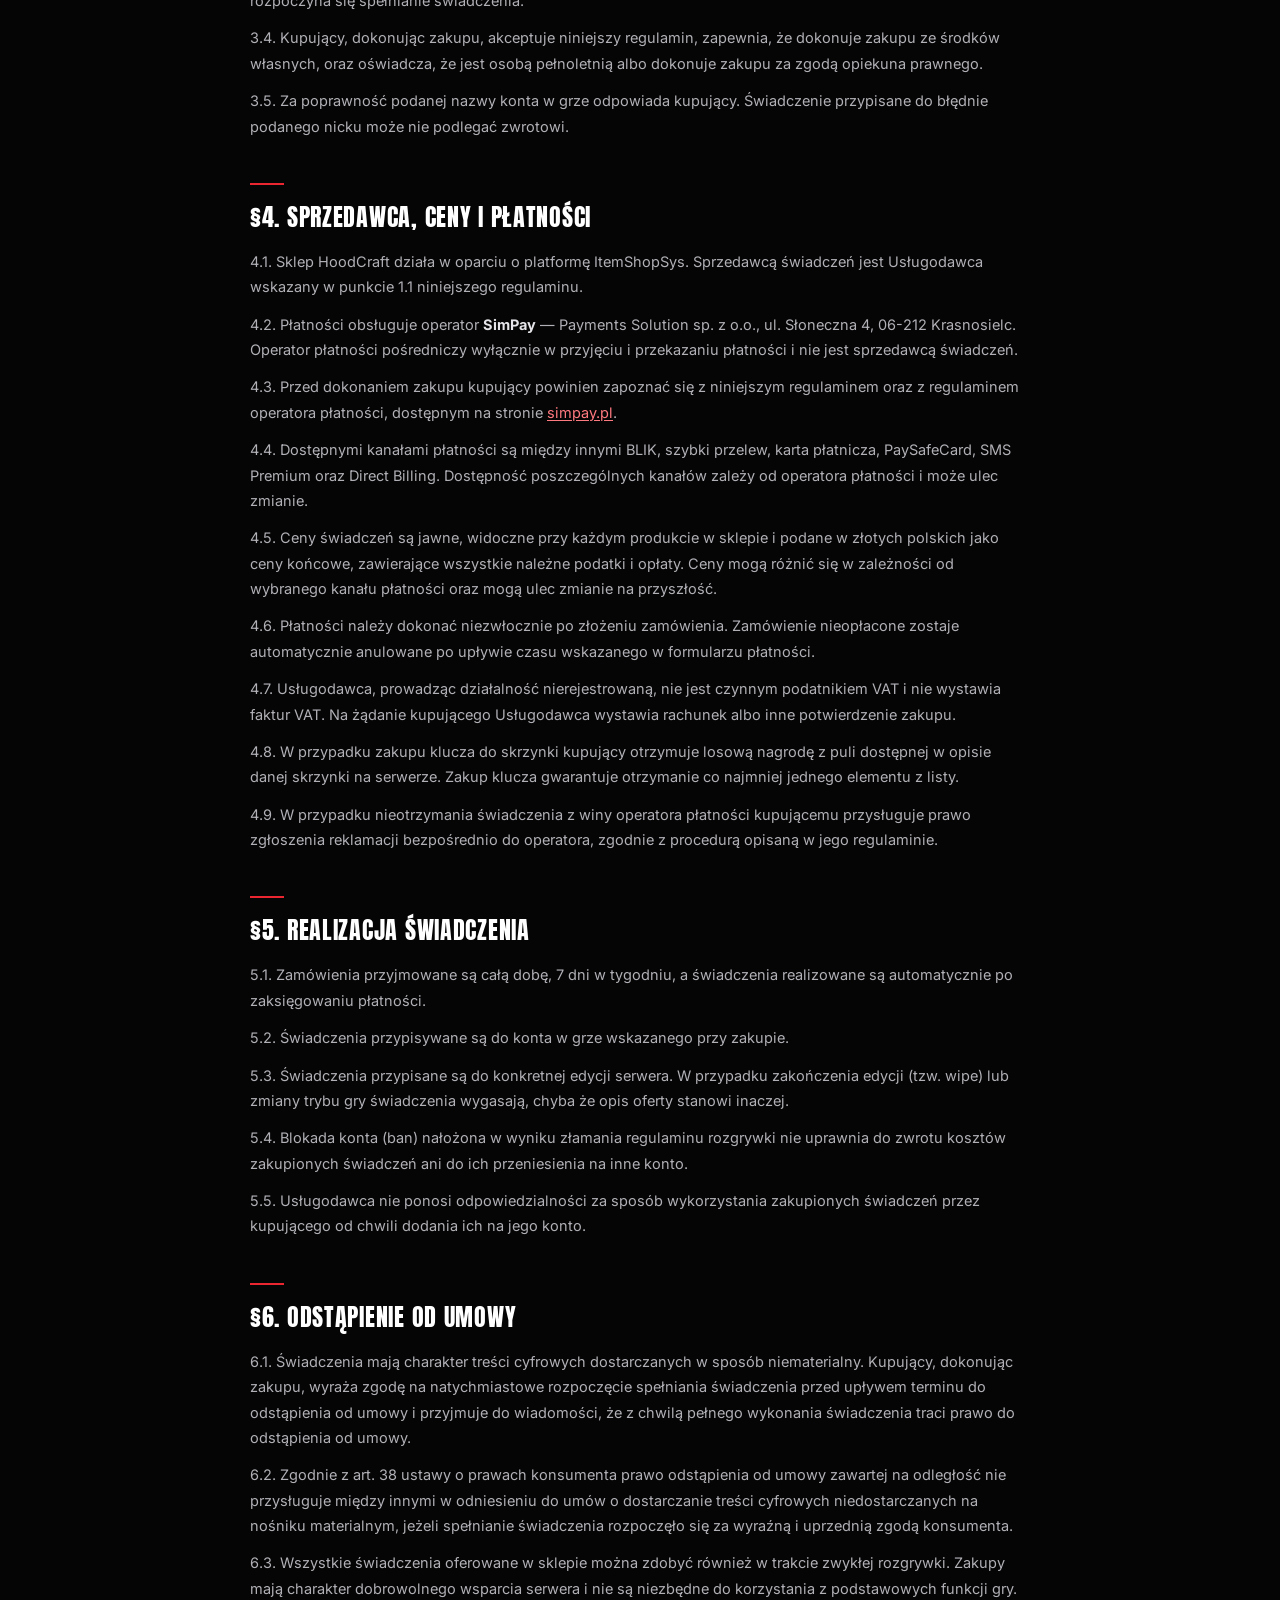
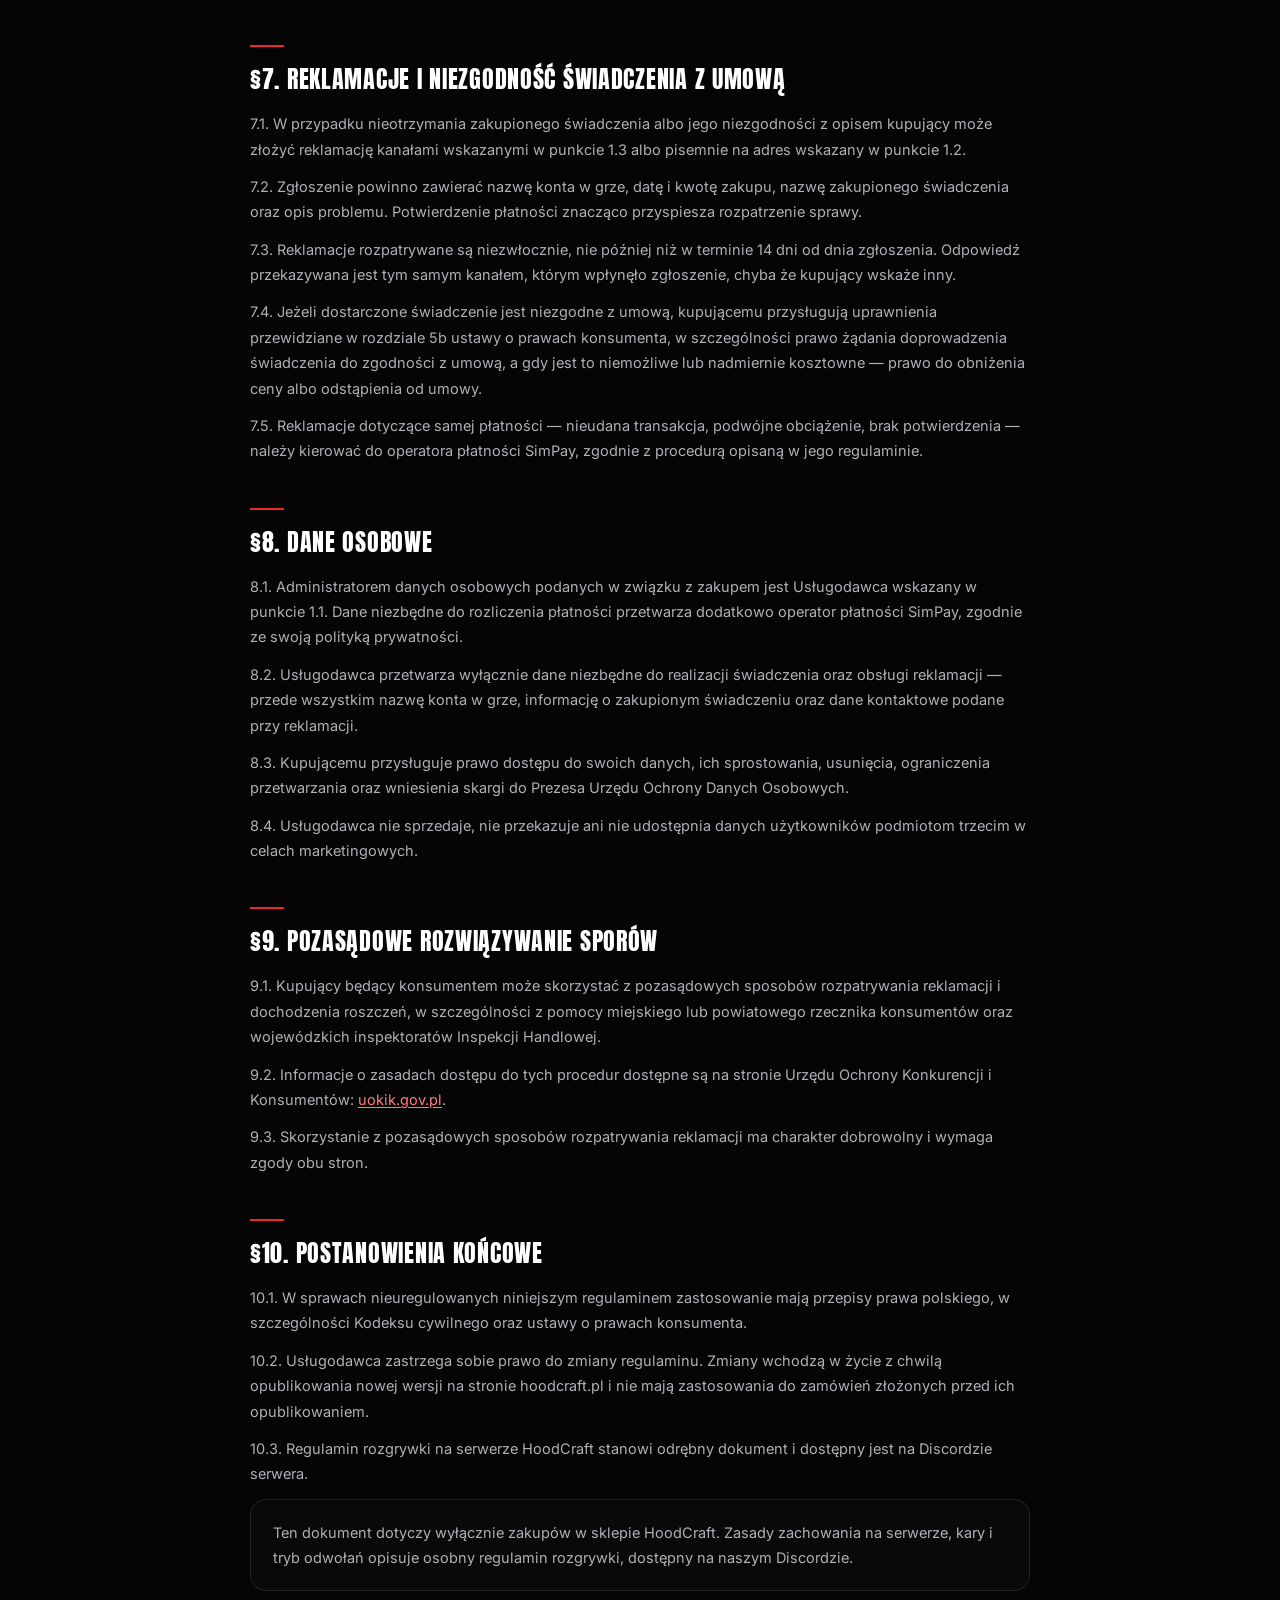
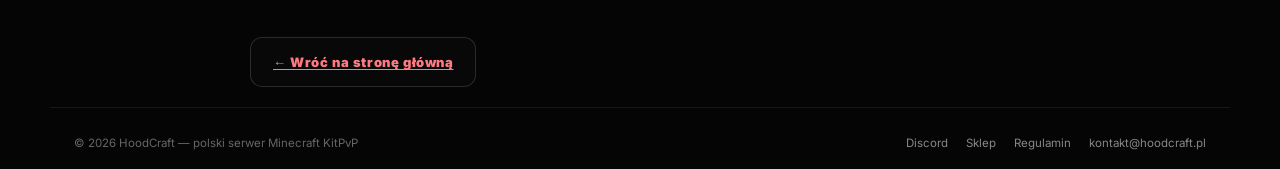
==== commit d7599a83: "Regulamin uzupełniony wg checklisty dla sklepu internetowego Dotychczasowy regulamin nie miał kilku " ====
--- a/regulamin.html
+++ b/regulamin.html
@@ -61,79 +61,86 @@
       Wersja dla DZIAŁALNOŚCI NIEREJESTROWANEJ: bez NIP i REGON,
       bo nie ma wpisu w CEIDG.
 
-      ADRES DO KORESPONDENCJI
+      ADRES DO KORESPONDENCJI (punkt 1.2)
       Nie musi to być adres zamieszkania, ale MUSI to być realny adres,
       pod którym faktycznie odbierasz pocztę — art. 12 ustawy o prawach
       konsumenta wymaga adresu, pod którym kupujący "może szybko
       i efektywnie" się z Tobą skontaktować, i pod który da się wysłać
       pismo reklamacyjne.
-      Wirtualne biuro albo adres rodziny, gdzie realnie odbierasz listy:
-      w porządku. Sama skrytka pocztowa: ryzykowne, bo nie jest adresem,
-      pod który doręcza się pisma. Adres zmyślony albo taki, spod
-      którego nie odbierasz poczty: nie.
 
       Po zarejestrowaniu działalności gospodarczej podmień punkt 1.1 na:
       "... jest [NAZWA FIRMY], [ADRES], NIP: [NIP], REGON: [REGON],
-      wpisany do CEIDG." i skasuj wzmiankę o działalności nierejestrowanej.
+      wpisany do CEIDG.", skasuj wzmiankę o działalności nierejestrowanej
+      i popraw punkt 4.7 o fakturach.
     -->
     <p>1.1. Usługodawcą, prowadzącym serwer oraz serwis internetowy HoodCraft (hoodcraft.pl), jest <span class="fill">[IMIĘ I NAZWISKO]</span>, prowadzący działalność nierejestrowaną w rozumieniu art. 5 ustawy z dnia 6 marca 2018 r. — Prawo przedsiębiorców.</p>
     <p>1.2. Adresem do korespondencji, pod którym kupujący może kontaktować się z Usługodawcą oraz składać reklamacje w formie pisemnej, jest <span class="fill">[ADRES DO KORESPONDENCJI]</span>.</p>
-    <p>1.3. Usługodawca, mimo braku wpisu do CEIDG, w relacjach z konsumentem traktowany jest jak przedsiębiorca i wykonuje wszystkie wynikające z tego obowiązki, w szczególności w zakresie reklamacji i obowiązków informacyjnych.</p>
-    <p>1.4. Przedmiotem świadczeń są wirtualne dodatki oraz funkcjonalności (uprawnienia) dostępne wyłącznie na serwerze HoodCraft. Zakup nie oznacza nabycia praw autorskich ani własności do jakichkolwiek elementów gry Minecraft.</p>
-    <p>1.5. Użytkownikiem w rozumieniu regulaminu jest osoba korzystająca z serwisu hoodcraft.pl lub grająca na serwerze HoodCraft.</p>
-    <p>1.6. Kupującym w rozumieniu regulaminu jest użytkownik, który dokona zakupu dowolnego świadczenia.</p>
-    <p>1.7. Kanałem płatności w rozumieniu regulaminu jest wybrany przez kupującego sposób zapłaty za świadczenie.</p>
-    <p>1.8. Usługodawca zastrzega sobie prawo do wprowadzania zmian w regulaminie. Data ostatniej modyfikacji podana jest na początku dokumentu.</p>
-    <p>1.9. HoodCraft nie jest w żaden sposób powiązany z firmą Mojang AB ani Microsoft. <b>TO NIE JEST OFICJALNY PRODUKT MINECRAFT. NIEZATWIERDZONY I NIEZWIĄZANY Z MOJANG ANI MICROSOFT.</b></p>
+    <p>1.3. Kontakt z Usługodawcą możliwy jest pod adresem e-mail <span class="fill">[ADRES E-MAIL]</span>, telefonicznie pod numerem <span class="fill">[NUMER TELEFONU]</span> oraz przez Discord: <a href="https://discord.gg/hoodcraft" target="_blank" rel="noopener">discord.gg/hoodcraft</a>.</p>
+    <p>1.4. Usługodawca, mimo braku wpisu do CEIDG, w relacjach z konsumentem traktowany jest jak przedsiębiorca i wykonuje wszystkie wynikające z tego obowiązki, w szczególności w zakresie reklamacji i obowiązków informacyjnych.</p>
+    <p>1.5. Przedmiotem świadczeń są treści cyfrowe — wirtualne dodatki oraz funkcjonalności (uprawnienia) dostępne wyłącznie na serwerze HoodCraft. Zakup nie oznacza nabycia praw autorskich ani własności do jakichkolwiek elementów gry Minecraft.</p>
+    <p>1.6. Użytkownikiem w rozumieniu regulaminu jest osoba korzystająca z serwisu hoodcraft.pl lub grająca na serwerze HoodCraft.</p>
+    <p>1.7. Kupującym w rozumieniu regulaminu jest użytkownik, który dokona zakupu dowolnego świadczenia.</p>
+    <p>1.8. Kanałem płatności w rozumieniu regulaminu jest wybrany przez kupującego sposób zapłaty za świadczenie.</p>
+    <p>1.9. Usługodawca zastrzega sobie prawo do wprowadzania zmian w regulaminie. Data ostatniej modyfikacji podana jest na początku dokumentu.</p>
+    <p>1.10. HoodCraft nie jest w żaden sposób powiązany z firmą Mojang AB ani Microsoft. <b>TO NIE JEST OFICJALNY PRODUKT MINECRAFT. NIEZATWIERDZONY I NIEZWIĄZANY Z MOJANG ANI MICROSOFT.</b></p>
 
-    <h2>§2. Zakup świadczenia</h2>
-    <p>2.1. Regulamin dostępny jest do odczytu w formie elektronicznej pod adresem hoodcraft.pl/regulamin.html.</p>
-    <p>2.2. Kupujący, dokonując zakupu dowolnego świadczenia, akceptuje niniejszy regulamin, zapewnia, że dokonuje zakupu ze środków własnych, oraz oświadcza, że jest osobą pełnoletnią albo dokonuje zakupu za zgodą opiekuna prawnego.</p>
-    <p>2.3. Zakup odbywa się poprzez wybranie świadczenia w sklepie, wskazanie kanału płatności i uiszczenie należnej kwoty.</p>
-    <p>2.4. Podczas zakupu kupujący podaje nazwę konta w grze (nick), na które ma zostać przypisane świadczenie. Za poprawność podanej nazwy odpowiada kupujący.</p>
+    <h2>§2. Wymagania techniczne</h2>
+    <p>2.1. Do korzystania z serwisu hoodcraft.pl i ze sklepu wystarczy urządzenie z dostępem do internetu oraz aktualna przeglądarka internetowa z obsługą JavaScriptu i plików cookies.</p>
+    <p>2.2. Do korzystania z zakupionych świadczeń niezbędne są: legalna kopia gry Minecraft w wersji Java Edition, konto w grze oraz połączenie z serwerem HoodCraft pod adresem hoodcraft.pl.</p>
+    <p>2.3. Świadczenia są treściami cyfrowymi dostarczanymi na koncie w grze. Nie są wysyłane w postaci fizycznej — nie występuje dostawa ani koszty wysyłki.</p>
 
-    <h2>§3. Sprzedawca i płatności</h2>
-    <p>3.1. Sklep HoodCraft działa w oparciu o platformę ItemShopSys. Sprzedawcą świadczeń jest Usługodawca wskazany w punkcie 1.1 niniejszego regulaminu.</p>
-    <p>3.2. Płatności obsługuje operator <b>SimPay</b> — Payments Solution sp. z o.o., ul. Słoneczna 4, 06-212 Krasnosielc. Operator płatności pośredniczy wyłącznie w przyjęciu i przekazaniu płatności i nie jest sprzedawcą świadczeń.</p>
-    <p>3.3. Przed dokonaniem zakupu kupujący powinien zapoznać się z niniejszym regulaminem oraz z regulaminem operatora płatności, dostępnym na stronie <a href="https://simpay.pl/" target="_blank" rel="noopener">simpay.pl</a>.</p>
-    <p>3.4. Dostępnymi kanałami płatności są między innymi BLIK, szybki przelew, karta płatnicza, PaySafeCard, SMS Premium oraz Direct Billing. Dostępność poszczególnych kanałów zależy od operatora płatności i może ulec zmianie.</p>
-    <p>3.5. Ceny świadczeń są jawne i widoczne przy każdym produkcie w sklepie. Ceny mogą różnić się w zależności od wybranego kanału płatności oraz mogą ulec zmianie.</p>
-    <p>3.6. W przypadku zakupu klucza do skrzynki kupujący otrzymuje losową nagrodę z puli dostępnej w opisie danej skrzynki na serwerze. Zakup klucza gwarantuje otrzymanie co najmniej jednego elementu z listy.</p>
-    <p>3.7. W przypadku nieotrzymania świadczenia z winy operatora płatności kupującemu przysługuje prawo zgłoszenia reklamacji bezpośrednio do operatora, zgodnie z procedurą opisaną w jego regulaminie.</p>
+    <h2>§3. Zakup świadczenia i zawarcie umowy</h2>
+    <p>3.1. Regulamin dostępny jest do odczytu w formie elektronicznej pod adresem hoodcraft.pl/regulamin.html, w sposób umożliwiający jego pobranie i zapisanie.</p>
+    <p>3.2. Zakup przebiega następująco: kupujący wybiera świadczenie w sklepie, podaje nazwę konta w grze (nick), wybiera kanał płatności i dokonuje zapłaty.</p>
+    <p>3.3. Umowa zostaje zawarta z chwilą zaksięgowania płatności przez operatora płatności. Z tą samą chwilą rozpoczyna się spełnianie świadczenia.</p>
+    <p>3.4. Kupujący, dokonując zakupu, akceptuje niniejszy regulamin, zapewnia, że dokonuje zakupu ze środków własnych, oraz oświadcza, że jest osobą pełnoletnią albo dokonuje zakupu za zgodą opiekuna prawnego.</p>
+    <p>3.5. Za poprawność podanej nazwy konta w grze odpowiada kupujący. Świadczenie przypisane do błędnie podanego nicku może nie podlegać zwrotowi.</p>
 
-    <h2>§4. Realizacja świadczenia</h2>
-    <p>4.1. Zamówienia przyjmowane są całą dobę, 7 dni w tygodniu, a świadczenia realizowane są automatycznie po zaksięgowaniu płatności.</p>
-    <p>4.2. Świadczenia przypisywane są do konta w grze wskazanego przy zakupie.</p>
-    <p>4.3. Świadczenia przypisane są do konkretnej edycji serwera. W przypadku zakończenia edycji (tzw. wipe) lub zmiany trybu gry świadczenia wygasają, chyba że opis oferty stanowi inaczej.</p>
-    <p>4.4. Blokada konta (ban) nałożona w wyniku złamania regulaminu rozgrywki nie uprawnia do zwrotu kosztów zakupionych świadczeń ani do ich przeniesienia na inne konto.</p>
-    <p>4.5. Usługodawca nie ponosi odpowiedzialności za sposób wykorzystania zakupionych świadczeń przez kupującego od chwili dodania ich na jego konto.</p>
+    <h2>§4. Sprzedawca, ceny i płatności</h2>
+    <p>4.1. Sklep HoodCraft działa w oparciu o platformę ItemShopSys. Sprzedawcą świadczeń jest Usługodawca wskazany w punkcie 1.1 niniejszego regulaminu.</p>
+    <p>4.2. Płatności obsługuje operator <b>SimPay</b> — Payments Solution sp. z o.o., ul. Słoneczna 4, 06-212 Krasnosielc. Operator płatności pośredniczy wyłącznie w przyjęciu i przekazaniu płatności i nie jest sprzedawcą świadczeń.</p>
+    <p>4.3. Przed dokonaniem zakupu kupujący powinien zapoznać się z niniejszym regulaminem oraz z regulaminem operatora płatności, dostępnym na stronie <a href="https://simpay.pl/" target="_blank" rel="noopener">simpay.pl</a>.</p>
+    <p>4.4. Dostępnymi kanałami płatności są między innymi BLIK, szybki przelew, karta płatnicza, PaySafeCard, SMS Premium oraz Direct Billing. Dostępność poszczególnych kanałów zależy od operatora płatności i może ulec zmianie.</p>
+    <p>4.5. Ceny świadczeń są jawne, widoczne przy każdym produkcie w sklepie i podane w złotych polskich jako ceny końcowe, zawierające wszystkie należne podatki i opłaty. Ceny mogą różnić się w zależności od wybranego kanału płatności oraz mogą ulec zmianie na przyszłość.</p>
+    <p>4.6. Płatności należy dokonać niezwłocznie po złożeniu zamówienia. Zamówienie nieopłacone zostaje automatycznie anulowane po upływie czasu wskazanego w formularzu płatności.</p>
+    <p>4.7. Usługodawca, prowadząc działalność nierejestrowaną, nie jest czynnym podatnikiem VAT i nie wystawia faktur VAT. Na żądanie kupującego Usługodawca wystawia rachunek albo inne potwierdzenie zakupu.</p>
+    <p>4.8. W przypadku zakupu klucza do skrzynki kupujący otrzymuje losową nagrodę z puli dostępnej w opisie danej skrzynki na serwerze. Zakup klucza gwarantuje otrzymanie co najmniej jednego elementu z listy.</p>
+    <p>4.9. W przypadku nieotrzymania świadczenia z winy operatora płatności kupującemu przysługuje prawo zgłoszenia reklamacji bezpośrednio do operatora, zgodnie z procedurą opisaną w jego regulaminie.</p>
 
-    <h2>§5. Odstąpienie od umowy</h2>
-    <p>5.1. Świadczenia mają charakter treści cyfrowych dostarczanych w sposób niematerialny. Kupujący, dokonując zakupu, wyraża zgodę na natychmiastowe rozpoczęcie spełniania świadczenia przed upływem terminu do odstąpienia od umowy i przyjmuje do wiadomości, że z chwilą pełnego wykonania świadczenia traci prawo do odstąpienia od umowy.</p>
-    <p>5.2. Zgodnie z art. 38 ustawy o prawach konsumenta prawo odstąpienia od umowy zawartej na odległość nie przysługuje między innymi w odniesieniu do umów o dostarczanie treści cyfrowych niedostarczanych na nośniku materialnym, jeżeli spełnianie świadczenia rozpoczęło się za wyraźną i uprzednią zgodą konsumenta.</p>
-    <p>5.3. Wszystkie świadczenia oferowane w sklepie można zdobyć również w trakcie zwykłej rozgrywki. Zakupy mają charakter dobrowolnego wsparcia serwera i nie są niezbędne do korzystania z podstawowych funkcji gry.</p>
+    <h2>§5. Realizacja świadczenia</h2>
+    <p>5.1. Zamówienia przyjmowane są całą dobę, 7 dni w tygodniu, a świadczenia realizowane są automatycznie po zaksięgowaniu płatności.</p>
+    <p>5.2. Świadczenia przypisywane są do konta w grze wskazanego przy zakupie.</p>
+    <p>5.3. Świadczenia przypisane są do konkretnej edycji serwera. W przypadku zakończenia edycji (tzw. wipe) lub zmiany trybu gry świadczenia wygasają, chyba że opis oferty stanowi inaczej.</p>
+    <p>5.4. Blokada konta (ban) nałożona w wyniku złamania regulaminu rozgrywki nie uprawnia do zwrotu kosztów zakupionych świadczeń ani do ich przeniesienia na inne konto.</p>
+    <p>5.5. Usługodawca nie ponosi odpowiedzialności za sposób wykorzystania zakupionych świadczeń przez kupującego od chwili dodania ich na jego konto.</p>
 
-    <h2>§6. Reklamacje</h2>
-    <!--
-      Art. 12 ustawy o prawach konsumenta wymienia obok adresu i e-maila
-      także numer telefonu. Jeśli nie chcesz podawać prywatnego numeru,
-      rozważ osobny numer na potrzeby serwera — usunięcie tego punktu
-      zostawia lukę w obowiązku informacyjnym.
-    -->
-    <p>6.1. W przypadku nieotrzymania zakupionego świadczenia kupujący powinien w pierwszej kolejności skontaktować się z obsługą HoodCraft pod adresem e-mail <span class="fill">[ADRES E-MAIL]</span>, telefonicznie pod numerem <span class="fill">[NUMER TELEFONU]</span> lub przez Discord: <a href="https://discord.gg/hoodcraft" target="_blank" rel="noopener">discord.gg/hoodcraft</a>.</p>
-    <p>6.2. Reklamacje w formie pisemnej kupujący może kierować na adres do korespondencji wskazany w punkcie 1.2.</p>
-    <p>6.3. Reklamacje dotyczące samej płatności — nieudana transakcja, podwójne obciążenie, brak potwierdzenia — należy kierować do operatora płatności SimPay, zgodnie z procedurą opisaną w jego regulaminie.</p>
-    <p>6.4. Reklamacje rozpatrywane są w terminie do 14 dni od dnia zgłoszenia.</p>
+    <h2>§6. Odstąpienie od umowy</h2>
+    <p>6.1. Świadczenia mają charakter treści cyfrowych dostarczanych w sposób niematerialny. Kupujący, dokonując zakupu, wyraża zgodę na natychmiastowe rozpoczęcie spełniania świadczenia przed upływem terminu do odstąpienia od umowy i przyjmuje do wiadomości, że z chwilą pełnego wykonania świadczenia traci prawo do odstąpienia od umowy.</p>
+    <p>6.2. Zgodnie z art. 38 ustawy o prawach konsumenta prawo odstąpienia od umowy zawartej na odległość nie przysługuje między innymi w odniesieniu do umów o dostarczanie treści cyfrowych niedostarczanych na nośniku materialnym, jeżeli spełnianie świadczenia rozpoczęło się za wyraźną i uprzednią zgodą konsumenta.</p>
+    <p>6.3. Wszystkie świadczenia oferowane w sklepie można zdobyć również w trakcie zwykłej rozgrywki. Zakupy mają charakter dobrowolnego wsparcia serwera i nie są niezbędne do korzystania z podstawowych funkcji gry.</p>
 
-    <h2>§7. Dane osobowe</h2>
-    <p>7.1. Administratorem danych osobowych podanych w związku z zakupem jest Usługodawca wskazany w punkcie 1.1. Dane niezbędne do rozliczenia płatności przetwarza dodatkowo operator płatności SimPay, zgodnie ze swoją polityką prywatności.</p>
-    <p>7.2. HoodCraft przetwarza wyłącznie dane niezbędne do realizacji świadczenia — przede wszystkim nazwę konta w grze oraz informację o zakupionym świadczeniu.</p>
-    <p>7.3. HoodCraft nie sprzedaje, nie przekazuje ani nie udostępnia danych użytkowników podmiotom trzecim w celach marketingowych.</p>
+    <h2>§7. Reklamacje i niezgodność świadczenia z umową</h2>
+    <p>7.1. W przypadku nieotrzymania zakupionego świadczenia albo jego niezgodności z opisem kupujący może złożyć reklamację kanałami wskazanymi w punkcie 1.3 albo pisemnie na adres wskazany w punkcie 1.2.</p>
+    <p>7.2. Zgłoszenie powinno zawierać nazwę konta w grze, datę i kwotę zakupu, nazwę zakupionego świadczenia oraz opis problemu. Potwierdzenie płatności znacząco przyspiesza rozpatrzenie sprawy.</p>
+    <p>7.3. Reklamacje rozpatrywane są niezwłocznie, nie później niż w terminie 14 dni od dnia zgłoszenia. Odpowiedź przekazywana jest tym samym kanałem, którym wpłynęło zgłoszenie, chyba że kupujący wskaże inny.</p>
+    <p>7.4. Jeżeli dostarczone świadczenie jest niezgodne z umową, kupującemu przysługują uprawnienia przewidziane w rozdziale 5b ustawy o prawach konsumenta, w szczególności prawo żądania doprowadzenia świadczenia do zgodności z umową, a gdy jest to niemożliwe lub nadmiernie kosztowne — prawo do obniżenia ceny albo odstąpienia od umowy.</p>
+    <p>7.5. Reklamacje dotyczące samej płatności — nieudana transakcja, podwójne obciążenie, brak potwierdzenia — należy kierować do operatora płatności SimPay, zgodnie z procedurą opisaną w jego regulaminie.</p>
 
-    <h2>§8. Postanowienia końcowe</h2>
-    <p>8.1. W sprawach nieuregulowanych niniejszym regulaminem zastosowanie mają przepisy prawa polskiego.</p>
-    <p>8.2. Usługodawca zastrzega sobie prawo do zmiany regulaminu. Zmiany wchodzą w życie z chwilą opublikowania nowej wersji na stronie hoodcraft.pl.</p>
-    <p>8.3. Regulamin rozgrywki na serwerze HoodCraft stanowi odrębny dokument i dostępny jest na Discordzie serwera.</p>
+    <h2>§8. Dane osobowe</h2>
+    <p>8.1. Administratorem danych osobowych podanych w związku z zakupem jest Usługodawca wskazany w punkcie 1.1. Dane niezbędne do rozliczenia płatności przetwarza dodatkowo operator płatności SimPay, zgodnie ze swoją polityką prywatności.</p>
+    <p>8.2. Usługodawca przetwarza wyłącznie dane niezbędne do realizacji świadczenia oraz obsługi reklamacji — przede wszystkim nazwę konta w grze, informację o zakupionym świadczeniu oraz dane kontaktowe podane przy reklamacji.</p>
+    <p>8.3. Kupującemu przysługuje prawo dostępu do swoich danych, ich sprostowania, usunięcia, ograniczenia przetwarzania oraz wniesienia skargi do Prezesa Urzędu Ochrony Danych Osobowych.</p>
+    <p>8.4. Usługodawca nie sprzedaje, nie przekazuje ani nie udostępnia danych użytkowników podmiotom trzecim w celach marketingowych.</p>
+
+    <h2>§9. Pozasądowe rozwiązywanie sporów</h2>
+    <p>9.1. Kupujący będący konsumentem może skorzystać z pozasądowych sposobów rozpatrywania reklamacji i dochodzenia roszczeń, w szczególności z pomocy miejskiego lub powiatowego rzecznika konsumentów oraz wojewódzkich inspektoratów Inspekcji Handlowej.</p>
+    <p>9.2. Informacje o zasadach dostępu do tych procedur dostępne są na stronie Urzędu Ochrony Konkurencji i Konsumentów: <a href="https://uokik.gov.pl/" target="_blank" rel="noopener">uokik.gov.pl</a>.</p>
+    <p>9.3. Skorzystanie z pozasądowych sposobów rozpatrywania reklamacji ma charakter dobrowolny i wymaga zgody obu stron.</p>
+
+    <h2>§10. Postanowienia końcowe</h2>
+    <p>10.1. W sprawach nieuregulowanych niniejszym regulaminem zastosowanie mają przepisy prawa polskiego, w szczególności Kodeksu cywilnego oraz ustawy o prawach konsumenta.</p>
+    <p>10.2. Usługodawca zastrzega sobie prawo do zmiany regulaminu. Zmiany wchodzą w życie z chwilą opublikowania nowej wersji na stronie hoodcraft.pl i nie mają zastosowania do zamówień złożonych przed ich opublikowaniem.</p>
+    <p>10.3. Regulamin rozgrywki na serwerze HoodCraft stanowi odrębny dokument i dostępny jest na Discordzie serwera.</p>
 
     <p class="legal-note">
       Ten dokument dotyczy wyłącznie zakupów w sklepie HoodCraft. Zasady zachowania
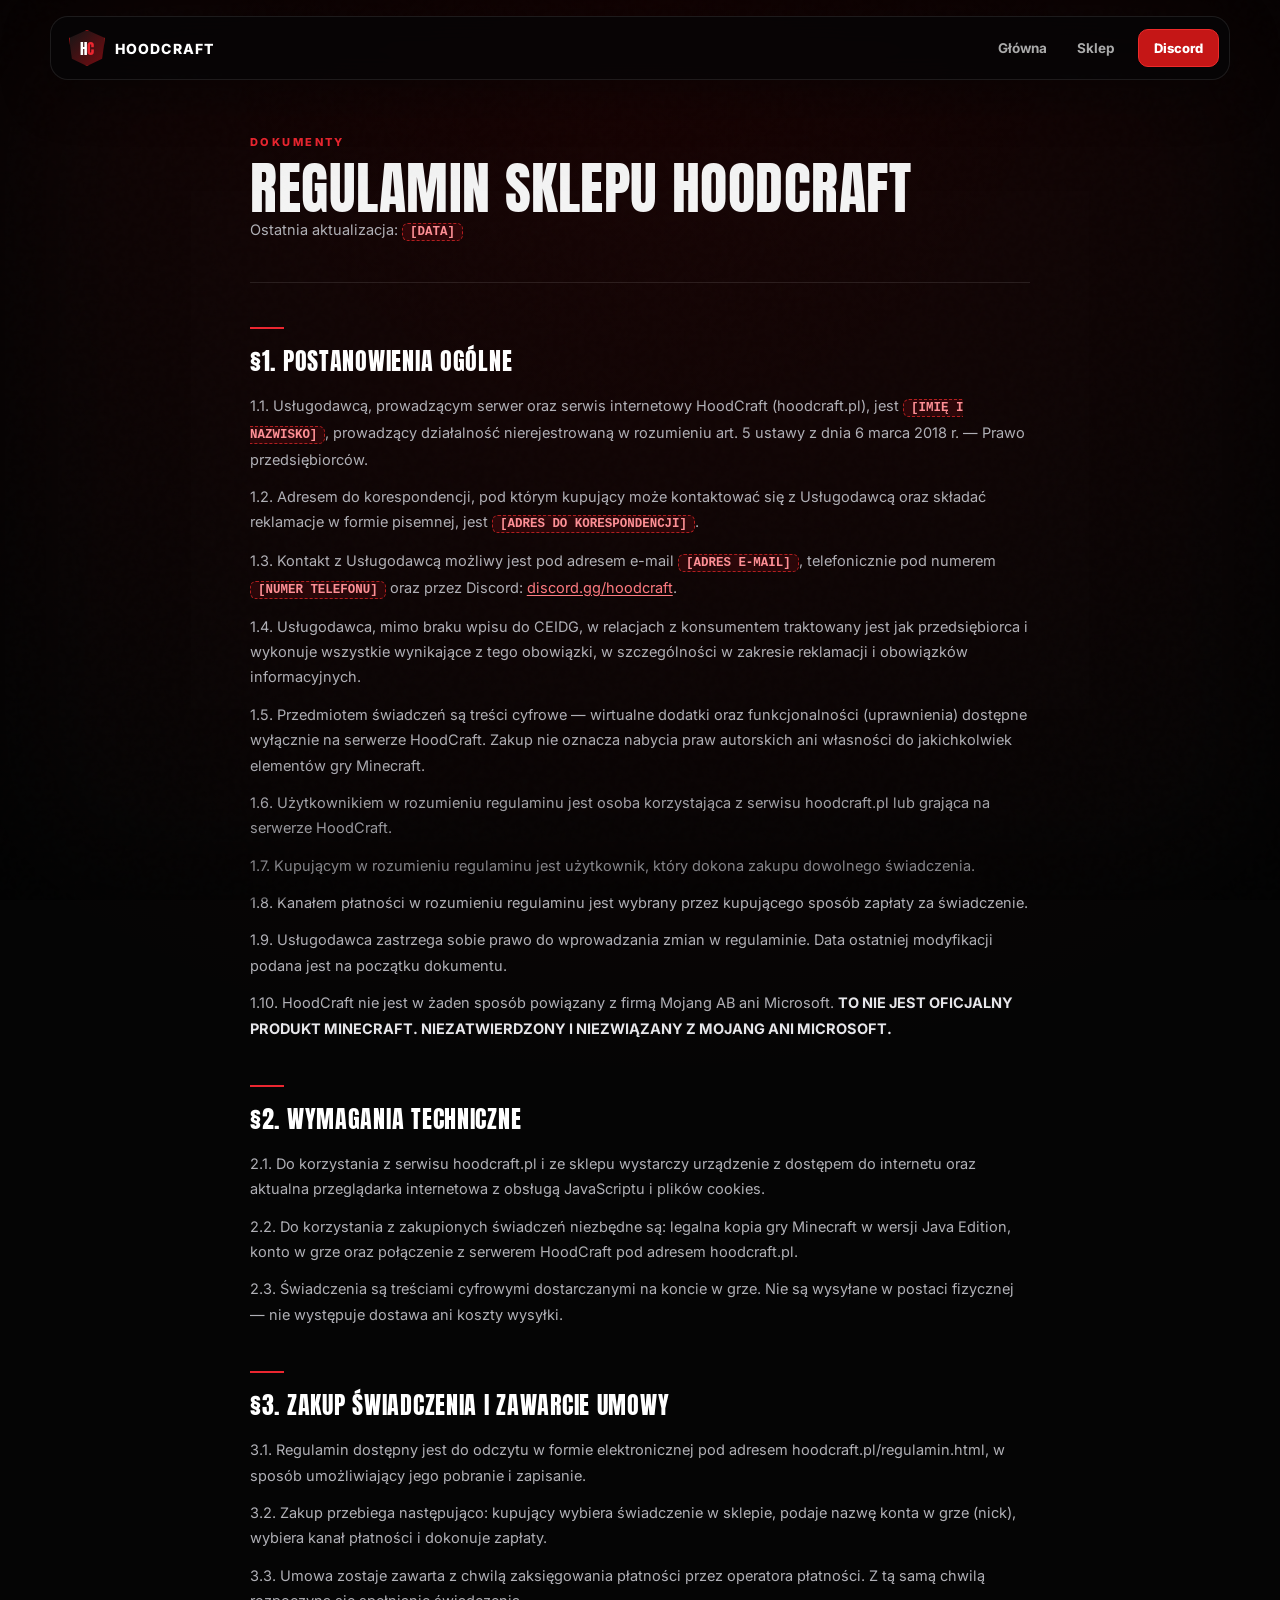
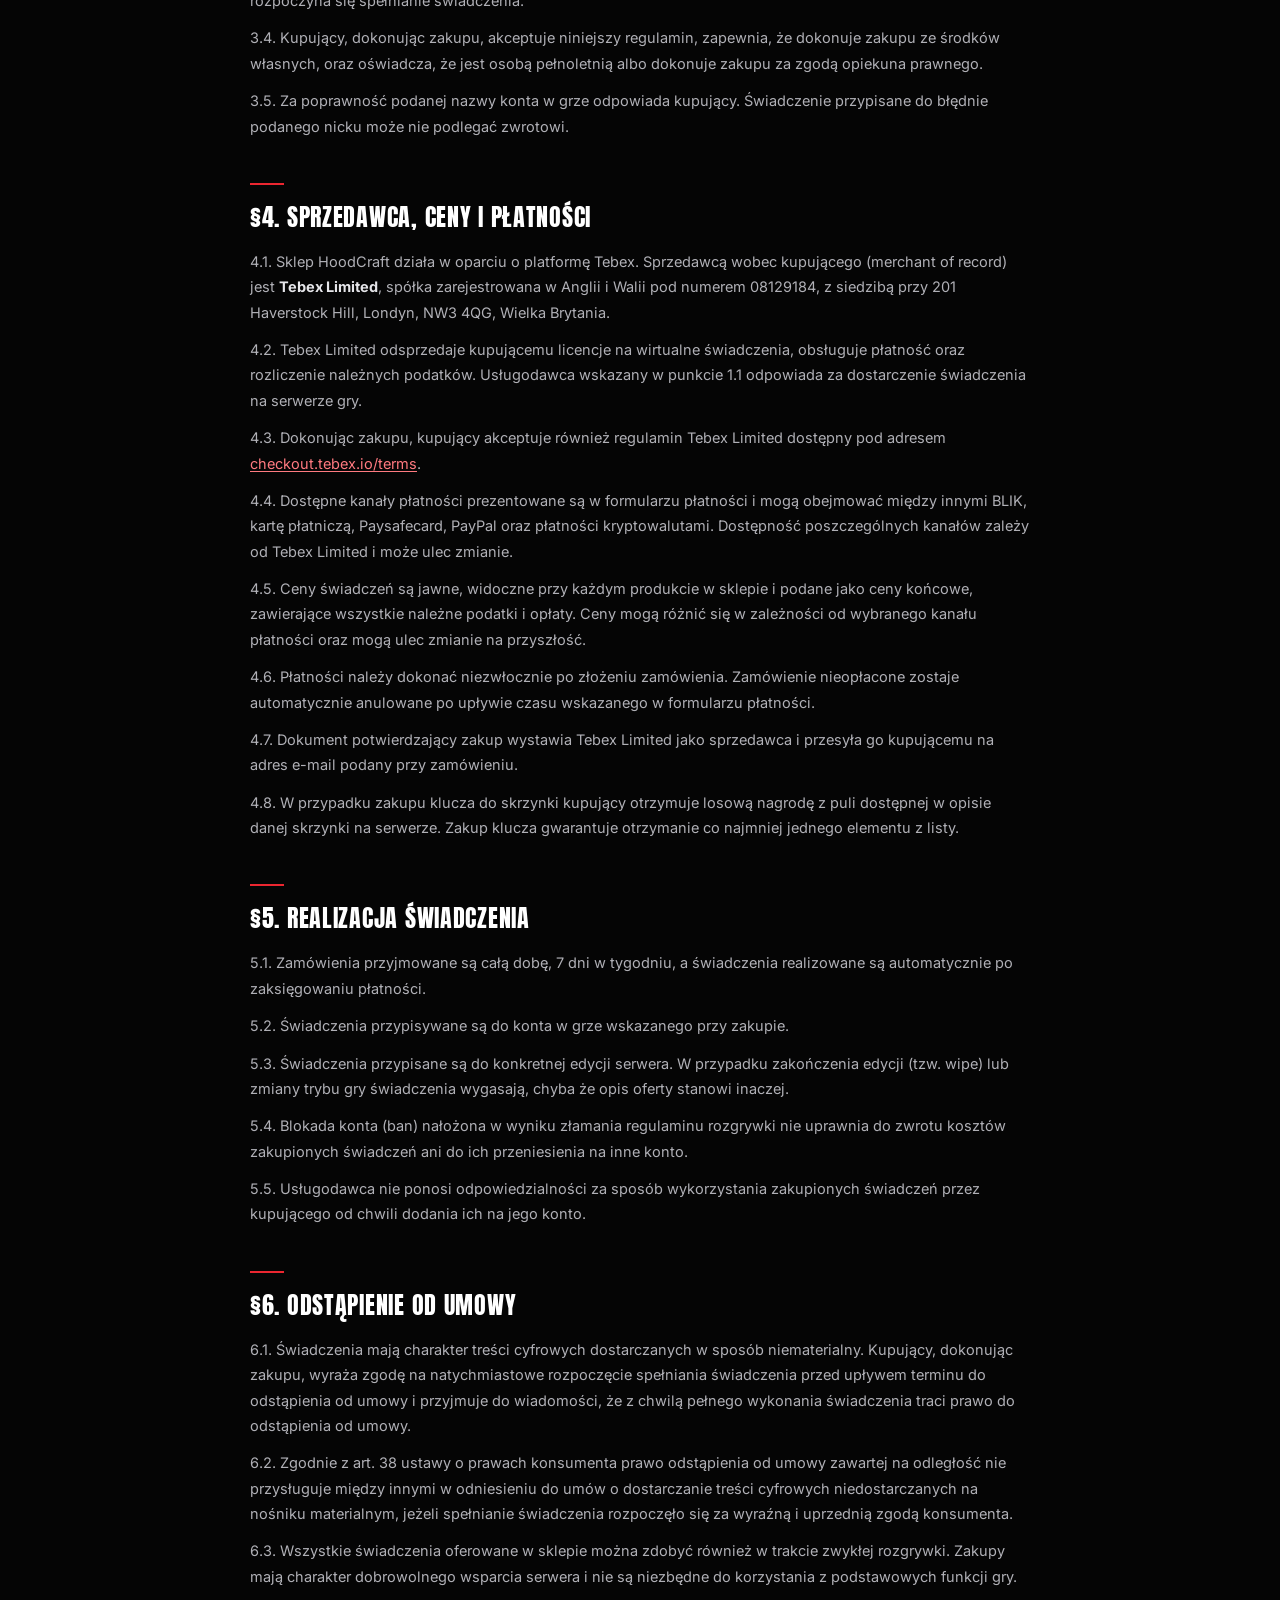
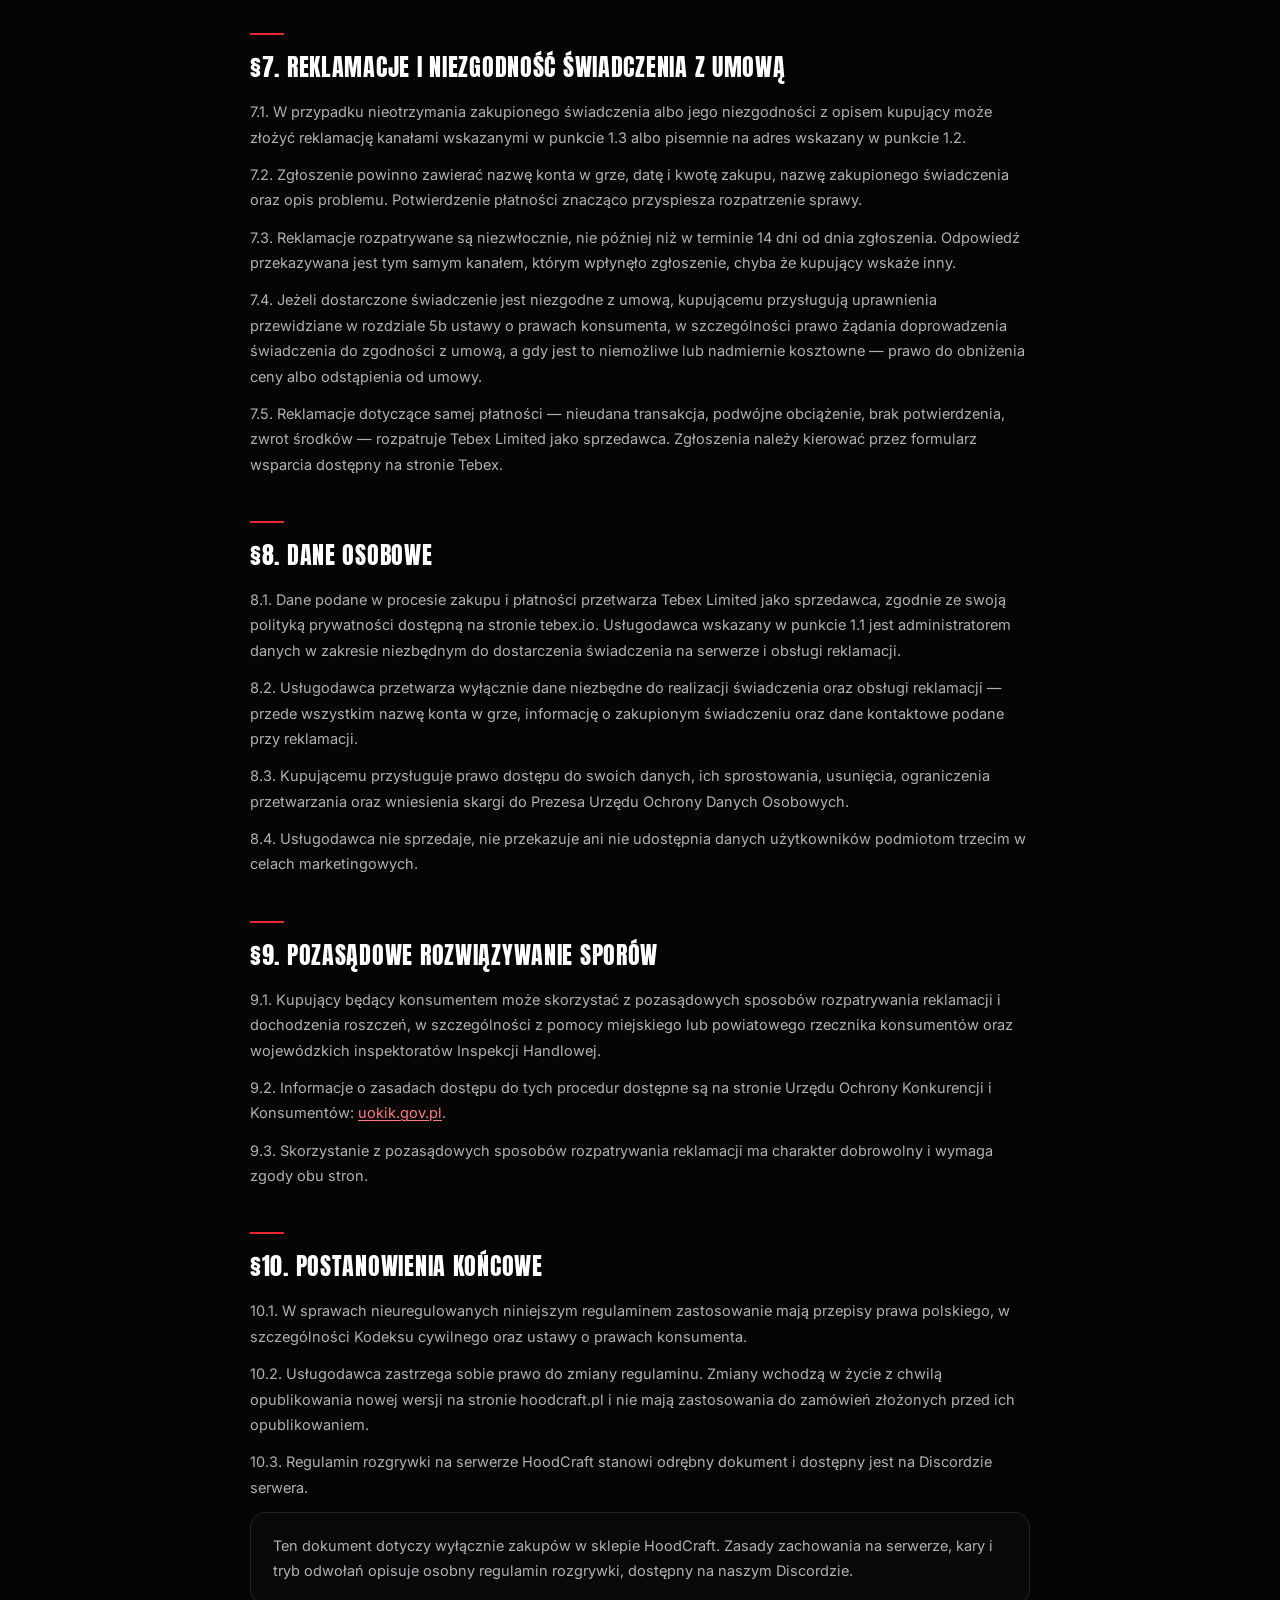
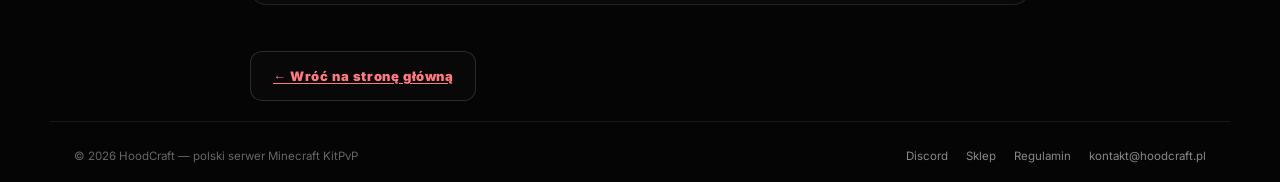
==== commit 9104f61e: "Powrót na Tebex: regulamin, teksty sklepu i konfiguracja Sprzedawcą znów jest Tebex Limited jako mer" ====
--- a/regulamin.html
+++ b/regulamin.html
@@ -71,7 +71,7 @@
       Po zarejestrowaniu działalności gospodarczej podmień punkt 1.1 na:
       "... jest [NAZWA FIRMY], [ADRES], NIP: [NIP], REGON: [REGON],
       wpisany do CEIDG.", skasuj wzmiankę o działalności nierejestrowanej
-      i popraw punkt 4.7 o fakturach.
+      Punkt 4.7 o dokumencie sprzedaży dotyczy Tebeksa i zostaje bez zmian.
     -->
     <p>1.1. Usługodawcą, prowadzącym serwer oraz serwis internetowy HoodCraft (hoodcraft.pl), jest <span class="fill">[IMIĘ I NAZWISKO]</span>, prowadzący działalność nierejestrowaną w rozumieniu art. 5 ustawy z dnia 6 marca 2018 r. — Prawo przedsiębiorców.</p>
     <p>1.2. Adresem do korespondencji, pod którym kupujący może kontaktować się z Usługodawcą oraz składać reklamacje w formie pisemnej, jest <span class="fill">[ADRES DO KORESPONDENCJI]</span>.</p>
@@ -97,15 +97,14 @@
     <p>3.5. Za poprawność podanej nazwy konta w grze odpowiada kupujący. Świadczenie przypisane do błędnie podanego nicku może nie podlegać zwrotowi.</p>
 
     <h2>§4. Sprzedawca, ceny i płatności</h2>
-    <p>4.1. Sklep HoodCraft działa w oparciu o platformę ItemShopSys. Sprzedawcą świadczeń jest Usługodawca wskazany w punkcie 1.1 niniejszego regulaminu.</p>
-    <p>4.2. Płatności obsługuje operator <b>SimPay</b> — Payments Solution sp. z o.o., ul. Słoneczna 4, 06-212 Krasnosielc. Operator płatności pośredniczy wyłącznie w przyjęciu i przekazaniu płatności i nie jest sprzedawcą świadczeń.</p>
-    <p>4.3. Przed dokonaniem zakupu kupujący powinien zapoznać się z niniejszym regulaminem oraz z regulaminem operatora płatności, dostępnym na stronie <a href="https://simpay.pl/" target="_blank" rel="noopener">simpay.pl</a>.</p>
-    <p>4.4. Dostępnymi kanałami płatności są między innymi BLIK, szybki przelew, karta płatnicza, PaySafeCard, SMS Premium oraz Direct Billing. Dostępność poszczególnych kanałów zależy od operatora płatności i może ulec zmianie.</p>
-    <p>4.5. Ceny świadczeń są jawne, widoczne przy każdym produkcie w sklepie i podane w złotych polskich jako ceny końcowe, zawierające wszystkie należne podatki i opłaty. Ceny mogą różnić się w zależności od wybranego kanału płatności oraz mogą ulec zmianie na przyszłość.</p>
+    <p>4.1. Sklep HoodCraft działa w oparciu o platformę Tebex. Sprzedawcą wobec kupującego (merchant of record) jest <b>Tebex Limited</b>, spółka zarejestrowana w Anglii i Walii pod numerem 08129184, z siedzibą przy 201 Haverstock Hill, Londyn, NW3 4QG, Wielka Brytania.</p>
+    <p>4.2. Tebex Limited odsprzedaje kupującemu licencje na wirtualne świadczenia, obsługuje płatność oraz rozliczenie należnych podatków. Usługodawca wskazany w punkcie 1.1 odpowiada za dostarczenie świadczenia na serwerze gry.</p>
+    <p>4.3. Dokonując zakupu, kupujący akceptuje również regulamin Tebex Limited dostępny pod adresem <a href="https://checkout.tebex.io/terms" target="_blank" rel="noopener">checkout.tebex.io/terms</a>.</p>
+    <p>4.4. Dostępne kanały płatności prezentowane są w formularzu płatności i mogą obejmować między innymi BLIK, kartę płatniczą, Paysafecard, PayPal oraz płatności kryptowalutami. Dostępność poszczególnych kanałów zależy od Tebex Limited i może ulec zmianie.</p>
+    <p>4.5. Ceny świadczeń są jawne, widoczne przy każdym produkcie w sklepie i podane jako ceny końcowe, zawierające wszystkie należne podatki i opłaty. Ceny mogą różnić się w zależności od wybranego kanału płatności oraz mogą ulec zmianie na przyszłość.</p>
     <p>4.6. Płatności należy dokonać niezwłocznie po złożeniu zamówienia. Zamówienie nieopłacone zostaje automatycznie anulowane po upływie czasu wskazanego w formularzu płatności.</p>
-    <p>4.7. Usługodawca, prowadząc działalność nierejestrowaną, nie jest czynnym podatnikiem VAT i nie wystawia faktur VAT. Na żądanie kupującego Usługodawca wystawia rachunek albo inne potwierdzenie zakupu.</p>
+    <p>4.7. Dokument potwierdzający zakup wystawia Tebex Limited jako sprzedawca i przesyła go kupującemu na adres e-mail podany przy zamówieniu.</p>
     <p>4.8. W przypadku zakupu klucza do skrzynki kupujący otrzymuje losową nagrodę z puli dostępnej w opisie danej skrzynki na serwerze. Zakup klucza gwarantuje otrzymanie co najmniej jednego elementu z listy.</p>
-    <p>4.9. W przypadku nieotrzymania świadczenia z winy operatora płatności kupującemu przysługuje prawo zgłoszenia reklamacji bezpośrednio do operatora, zgodnie z procedurą opisaną w jego regulaminie.</p>
 
     <h2>§5. Realizacja świadczenia</h2>
     <p>5.1. Zamówienia przyjmowane są całą dobę, 7 dni w tygodniu, a świadczenia realizowane są automatycznie po zaksięgowaniu płatności.</p>
@@ -124,10 +123,10 @@
     <p>7.2. Zgłoszenie powinno zawierać nazwę konta w grze, datę i kwotę zakupu, nazwę zakupionego świadczenia oraz opis problemu. Potwierdzenie płatności znacząco przyspiesza rozpatrzenie sprawy.</p>
     <p>7.3. Reklamacje rozpatrywane są niezwłocznie, nie później niż w terminie 14 dni od dnia zgłoszenia. Odpowiedź przekazywana jest tym samym kanałem, którym wpłynęło zgłoszenie, chyba że kupujący wskaże inny.</p>
     <p>7.4. Jeżeli dostarczone świadczenie jest niezgodne z umową, kupującemu przysługują uprawnienia przewidziane w rozdziale 5b ustawy o prawach konsumenta, w szczególności prawo żądania doprowadzenia świadczenia do zgodności z umową, a gdy jest to niemożliwe lub nadmiernie kosztowne — prawo do obniżenia ceny albo odstąpienia od umowy.</p>
-    <p>7.5. Reklamacje dotyczące samej płatności — nieudana transakcja, podwójne obciążenie, brak potwierdzenia — należy kierować do operatora płatności SimPay, zgodnie z procedurą opisaną w jego regulaminie.</p>
+    <p>7.5. Reklamacje dotyczące samej płatności — nieudana transakcja, podwójne obciążenie, brak potwierdzenia, zwrot środków — rozpatruje Tebex Limited jako sprzedawca. Zgłoszenia należy kierować przez formularz wsparcia dostępny na stronie Tebex.</p>
 
     <h2>§8. Dane osobowe</h2>
-    <p>8.1. Administratorem danych osobowych podanych w związku z zakupem jest Usługodawca wskazany w punkcie 1.1. Dane niezbędne do rozliczenia płatności przetwarza dodatkowo operator płatności SimPay, zgodnie ze swoją polityką prywatności.</p>
+    <p>8.1. Dane podane w procesie zakupu i płatności przetwarza Tebex Limited jako sprzedawca, zgodnie ze swoją polityką prywatności dostępną na stronie tebex.io. Usługodawca wskazany w punkcie 1.1 jest administratorem danych w zakresie niezbędnym do dostarczenia świadczenia na serwerze i obsługi reklamacji.</p>
     <p>8.2. Usługodawca przetwarza wyłącznie dane niezbędne do realizacji świadczenia oraz obsługi reklamacji — przede wszystkim nazwę konta w grze, informację o zakupionym świadczeniu oraz dane kontaktowe podane przy reklamacji.</p>
     <p>8.3. Kupującemu przysługuje prawo dostępu do swoich danych, ich sprostowania, usunięcia, ograniczenia przetwarzania oraz wniesienia skargi do Prezesa Urzędu Ochrony Danych Osobowych.</p>
     <p>8.4. Usługodawca nie sprzedaje, nie przekazuje ani nie udostępnia danych użytkowników podmiotom trzecim w celach marketingowych.</p>
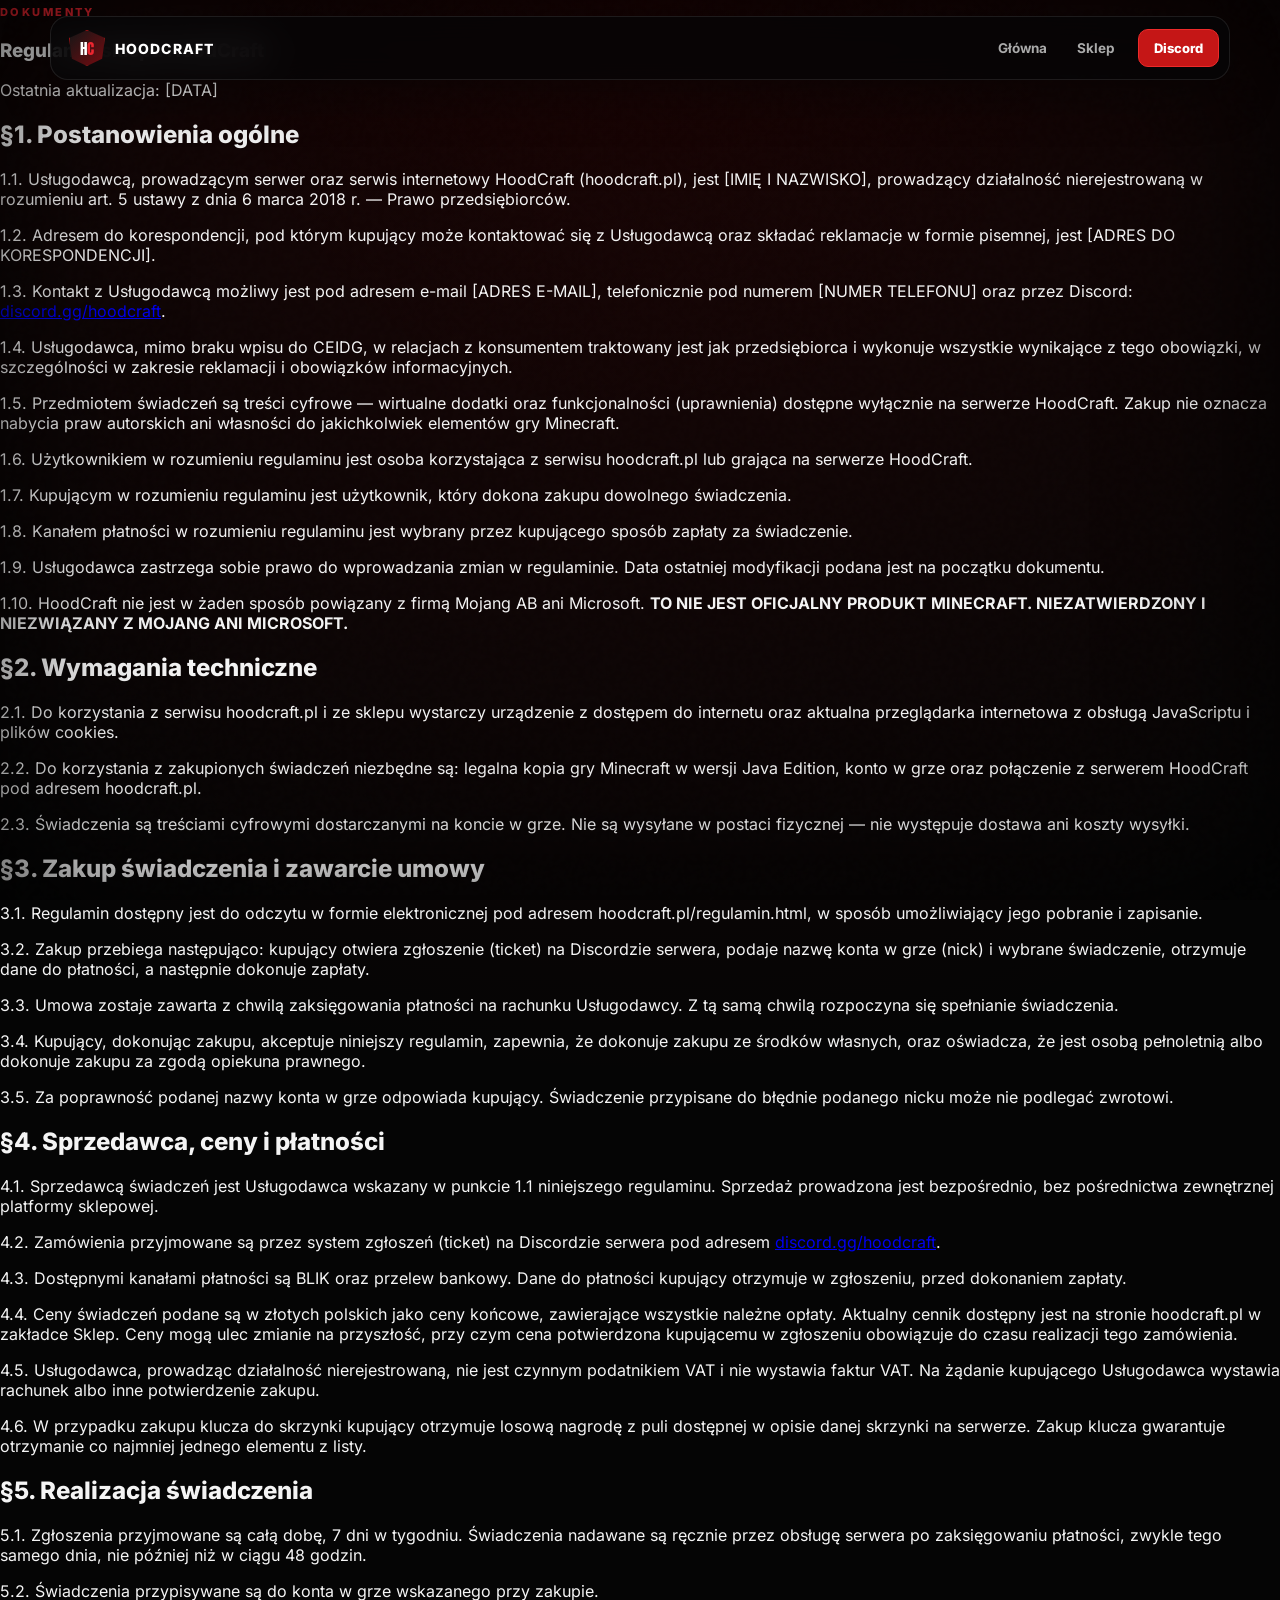
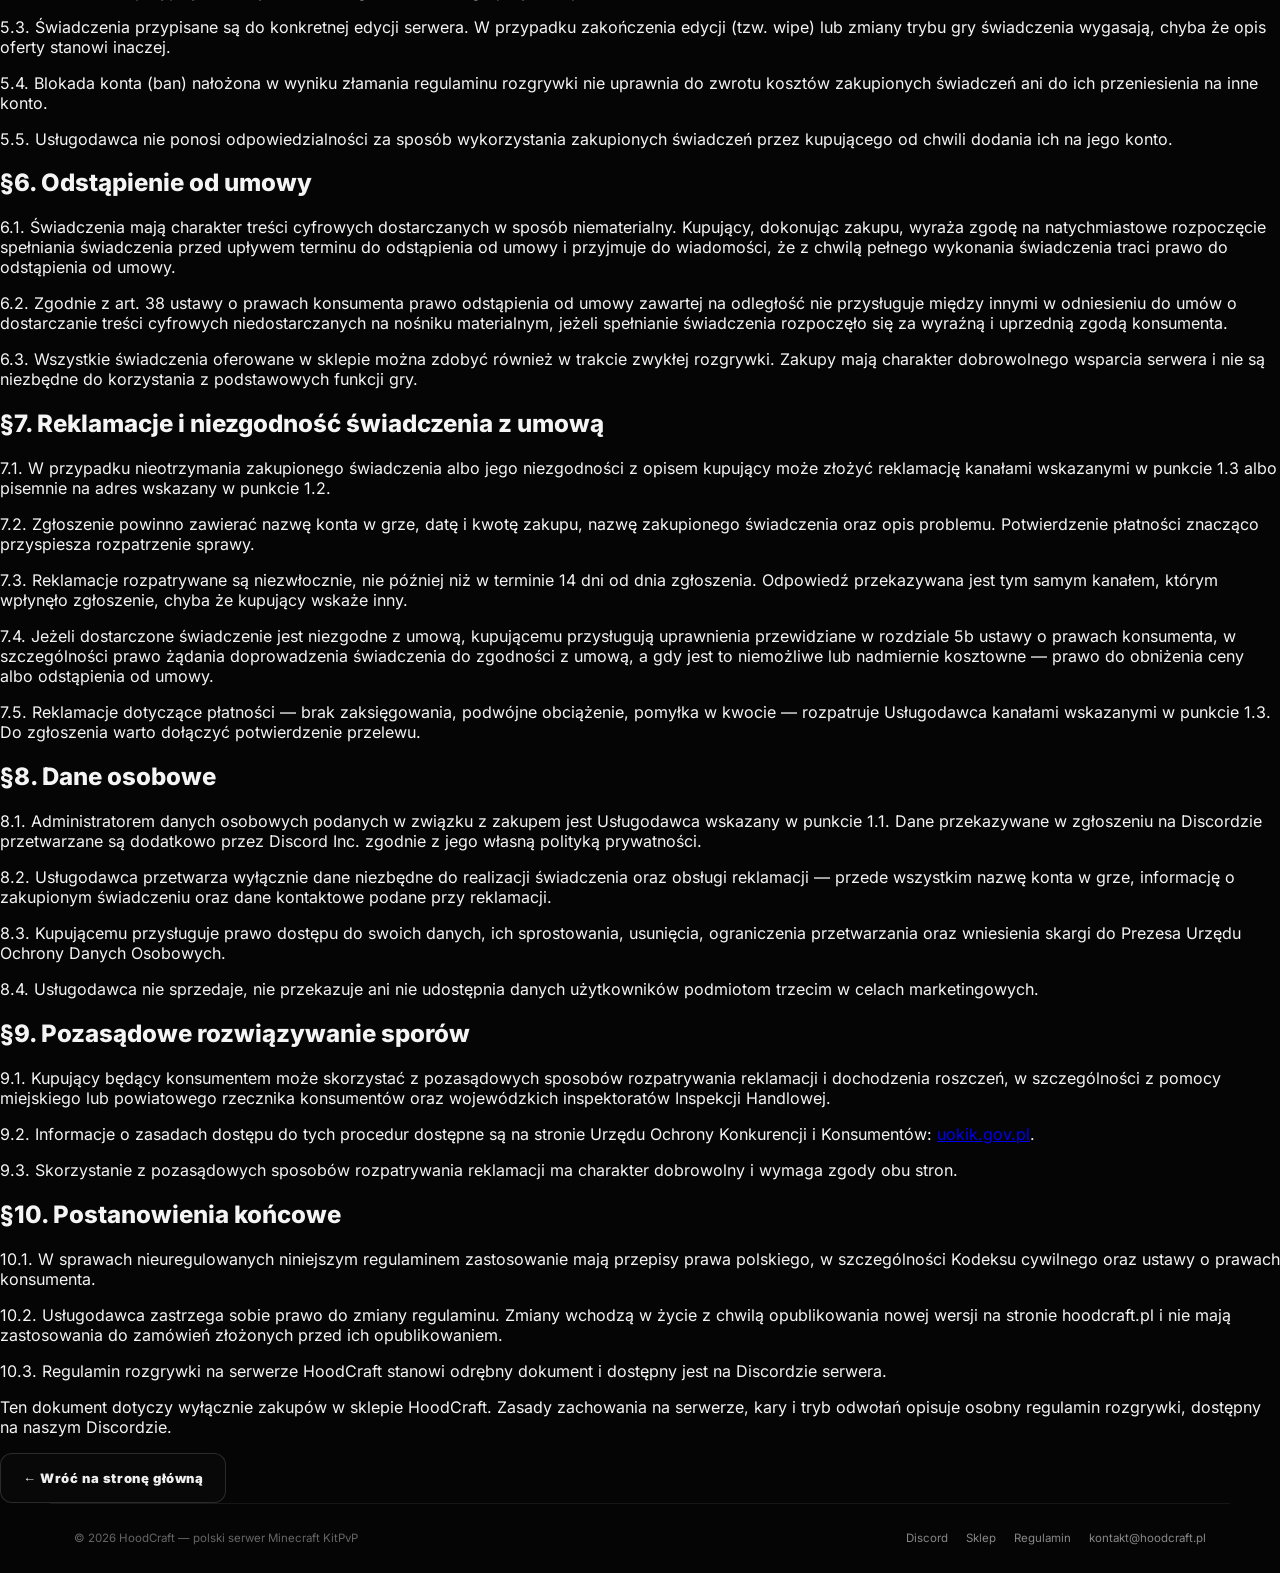
==== commit 391647af: "Sklep na ticketach Discord z cennikiem rang i kluczy Zakupy idą teraz przez zgłoszenie na Discordzie" ====
--- a/regulamin.html
+++ b/regulamin.html
@@ -71,7 +71,7 @@
       Po zarejestrowaniu działalności gospodarczej podmień punkt 1.1 na:
       "... jest [NAZWA FIRMY], [ADRES], NIP: [NIP], REGON: [REGON],
       wpisany do CEIDG.", skasuj wzmiankę o działalności nierejestrowanej
-      Punkt 4.7 o dokumencie sprzedaży dotyczy Tebeksa i zostaje bez zmian.
+      i popraw punkt 4.5 o braku faktur VAT.
     -->
     <p>1.1. Usługodawcą, prowadzącym serwer oraz serwis internetowy HoodCraft (hoodcraft.pl), jest <span class="fill">[IMIĘ I NAZWISKO]</span>, prowadzący działalność nierejestrowaną w rozumieniu art. 5 ustawy z dnia 6 marca 2018 r. — Prawo przedsiębiorców.</p>
     <p>1.2. Adresem do korespondencji, pod którym kupujący może kontaktować się z Usługodawcą oraz składać reklamacje w formie pisemnej, jest <span class="fill">[ADRES DO KORESPONDENCJI]</span>.</p>
@@ -91,23 +91,21 @@
 
     <h2>§3. Zakup świadczenia i zawarcie umowy</h2>
     <p>3.1. Regulamin dostępny jest do odczytu w formie elektronicznej pod adresem hoodcraft.pl/regulamin.html, w sposób umożliwiający jego pobranie i zapisanie.</p>
-    <p>3.2. Zakup przebiega następująco: kupujący wybiera świadczenie w sklepie, podaje nazwę konta w grze (nick), wybiera kanał płatności i dokonuje zapłaty.</p>
-    <p>3.3. Umowa zostaje zawarta z chwilą zaksięgowania płatności przez operatora płatności. Z tą samą chwilą rozpoczyna się spełnianie świadczenia.</p>
+    <p>3.2. Zakup przebiega następująco: kupujący otwiera zgłoszenie (ticket) na Discordzie serwera, podaje nazwę konta w grze (nick) i wybrane świadczenie, otrzymuje dane do płatności, a następnie dokonuje zapłaty.</p>
+    <p>3.3. Umowa zostaje zawarta z chwilą zaksięgowania płatności na rachunku Usługodawcy. Z tą samą chwilą rozpoczyna się spełnianie świadczenia.</p>
     <p>3.4. Kupujący, dokonując zakupu, akceptuje niniejszy regulamin, zapewnia, że dokonuje zakupu ze środków własnych, oraz oświadcza, że jest osobą pełnoletnią albo dokonuje zakupu za zgodą opiekuna prawnego.</p>
     <p>3.5. Za poprawność podanej nazwy konta w grze odpowiada kupujący. Świadczenie przypisane do błędnie podanego nicku może nie podlegać zwrotowi.</p>
 
     <h2>§4. Sprzedawca, ceny i płatności</h2>
-    <p>4.1. Sklep HoodCraft działa w oparciu o platformę Tebex. Sprzedawcą wobec kupującego (merchant of record) jest <b>Tebex Limited</b>, spółka zarejestrowana w Anglii i Walii pod numerem 08129184, z siedzibą przy 201 Haverstock Hill, Londyn, NW3 4QG, Wielka Brytania.</p>
-    <p>4.2. Tebex Limited odsprzedaje kupującemu licencje na wirtualne świadczenia, obsługuje płatność oraz rozliczenie należnych podatków. Usługodawca wskazany w punkcie 1.1 odpowiada za dostarczenie świadczenia na serwerze gry.</p>
-    <p>4.3. Dokonując zakupu, kupujący akceptuje również regulamin Tebex Limited dostępny pod adresem <a href="https://checkout.tebex.io/terms" target="_blank" rel="noopener">checkout.tebex.io/terms</a>.</p>
-    <p>4.4. Dostępne kanały płatności prezentowane są w formularzu płatności i mogą obejmować między innymi BLIK, kartę płatniczą, Paysafecard, PayPal oraz płatności kryptowalutami. Dostępność poszczególnych kanałów zależy od Tebex Limited i może ulec zmianie.</p>
-    <p>4.5. Ceny świadczeń są jawne, widoczne przy każdym produkcie w sklepie i podane jako ceny końcowe, zawierające wszystkie należne podatki i opłaty. Ceny mogą różnić się w zależności od wybranego kanału płatności oraz mogą ulec zmianie na przyszłość.</p>
-    <p>4.6. Płatności należy dokonać niezwłocznie po złożeniu zamówienia. Zamówienie nieopłacone zostaje automatycznie anulowane po upływie czasu wskazanego w formularzu płatności.</p>
-    <p>4.7. Dokument potwierdzający zakup wystawia Tebex Limited jako sprzedawca i przesyła go kupującemu na adres e-mail podany przy zamówieniu.</p>
-    <p>4.8. W przypadku zakupu klucza do skrzynki kupujący otrzymuje losową nagrodę z puli dostępnej w opisie danej skrzynki na serwerze. Zakup klucza gwarantuje otrzymanie co najmniej jednego elementu z listy.</p>
+    <p>4.1. Sprzedawcą świadczeń jest Usługodawca wskazany w punkcie 1.1 niniejszego regulaminu. Sprzedaż prowadzona jest bezpośrednio, bez pośrednictwa zewnętrznej platformy sklepowej.</p>
+    <p>4.2. Zamówienia przyjmowane są przez system zgłoszeń (ticket) na Discordzie serwera pod adresem <a href="https://discord.gg/hoodcraft" target="_blank" rel="noopener">discord.gg/hoodcraft</a>.</p>
+    <p>4.3. Dostępnymi kanałami płatności są BLIK oraz przelew bankowy. Dane do płatności kupujący otrzymuje w zgłoszeniu, przed dokonaniem zapłaty.</p>
+    <p>4.4. Ceny świadczeń podane są w złotych polskich jako ceny końcowe, zawierające wszystkie należne opłaty. Aktualny cennik dostępny jest na stronie hoodcraft.pl w zakładce Sklep. Ceny mogą ulec zmianie na przyszłość, przy czym cena potwierdzona kupującemu w zgłoszeniu obowiązuje do czasu realizacji tego zamówienia.</p>
+    <p>4.5. Usługodawca, prowadząc działalność nierejestrowaną, nie jest czynnym podatnikiem VAT i nie wystawia faktur VAT. Na żądanie kupującego Usługodawca wystawia rachunek albo inne potwierdzenie zakupu.</p>
+    <p>4.6. W przypadku zakupu klucza do skrzynki kupujący otrzymuje losową nagrodę z puli dostępnej w opisie danej skrzynki na serwerze. Zakup klucza gwarantuje otrzymanie co najmniej jednego elementu z listy.</p>
 
     <h2>§5. Realizacja świadczenia</h2>
-    <p>5.1. Zamówienia przyjmowane są całą dobę, 7 dni w tygodniu, a świadczenia realizowane są automatycznie po zaksięgowaniu płatności.</p>
+    <p>5.1. Zgłoszenia przyjmowane są całą dobę, 7 dni w tygodniu. Świadczenia nadawane są ręcznie przez obsługę serwera po zaksięgowaniu płatności, zwykle tego samego dnia, nie później niż w ciągu 48 godzin.</p>
     <p>5.2. Świadczenia przypisywane są do konta w grze wskazanego przy zakupie.</p>
     <p>5.3. Świadczenia przypisane są do konkretnej edycji serwera. W przypadku zakończenia edycji (tzw. wipe) lub zmiany trybu gry świadczenia wygasają, chyba że opis oferty stanowi inaczej.</p>
     <p>5.4. Blokada konta (ban) nałożona w wyniku złamania regulaminu rozgrywki nie uprawnia do zwrotu kosztów zakupionych świadczeń ani do ich przeniesienia na inne konto.</p>
@@ -123,10 +121,10 @@
     <p>7.2. Zgłoszenie powinno zawierać nazwę konta w grze, datę i kwotę zakupu, nazwę zakupionego świadczenia oraz opis problemu. Potwierdzenie płatności znacząco przyspiesza rozpatrzenie sprawy.</p>
     <p>7.3. Reklamacje rozpatrywane są niezwłocznie, nie później niż w terminie 14 dni od dnia zgłoszenia. Odpowiedź przekazywana jest tym samym kanałem, którym wpłynęło zgłoszenie, chyba że kupujący wskaże inny.</p>
     <p>7.4. Jeżeli dostarczone świadczenie jest niezgodne z umową, kupującemu przysługują uprawnienia przewidziane w rozdziale 5b ustawy o prawach konsumenta, w szczególności prawo żądania doprowadzenia świadczenia do zgodności z umową, a gdy jest to niemożliwe lub nadmiernie kosztowne — prawo do obniżenia ceny albo odstąpienia od umowy.</p>
-    <p>7.5. Reklamacje dotyczące samej płatności — nieudana transakcja, podwójne obciążenie, brak potwierdzenia, zwrot środków — rozpatruje Tebex Limited jako sprzedawca. Zgłoszenia należy kierować przez formularz wsparcia dostępny na stronie Tebex.</p>
+    <p>7.5. Reklamacje dotyczące płatności — brak zaksięgowania, podwójne obciążenie, pomyłka w kwocie — rozpatruje Usługodawca kanałami wskazanymi w punkcie 1.3. Do zgłoszenia warto dołączyć potwierdzenie przelewu.</p>
 
     <h2>§8. Dane osobowe</h2>
-    <p>8.1. Dane podane w procesie zakupu i płatności przetwarza Tebex Limited jako sprzedawca, zgodnie ze swoją polityką prywatności dostępną na stronie tebex.io. Usługodawca wskazany w punkcie 1.1 jest administratorem danych w zakresie niezbędnym do dostarczenia świadczenia na serwerze i obsługi reklamacji.</p>
+    <p>8.1. Administratorem danych osobowych podanych w związku z zakupem jest Usługodawca wskazany w punkcie 1.1. Dane przekazywane w zgłoszeniu na Discordzie przetwarzane są dodatkowo przez Discord Inc. zgodnie z jego własną polityką prywatności.</p>
     <p>8.2. Usługodawca przetwarza wyłącznie dane niezbędne do realizacji świadczenia oraz obsługi reklamacji — przede wszystkim nazwę konta w grze, informację o zakupionym świadczeniu oraz dane kontaktowe podane przy reklamacji.</p>
     <p>8.3. Kupującemu przysługuje prawo dostępu do swoich danych, ich sprostowania, usunięcia, ograniczenia przetwarzania oraz wniesienia skargi do Prezesa Urzędu Ochrony Danych Osobowych.</p>
     <p>8.4. Usługodawca nie sprzedaje, nie przekazuje ani nie udostępnia danych użytkowników podmiotom trzecim w celach marketingowych.</p>
--- a/style.css
+++ b/style.css
@@ -1400,15 +1400,22 @@
   padding-top: 96px;
 }
 
+/*
+  Sklep jest teraz długą stroną z cennikiem, więc tło działa tak samo
+  jak w hero: pas grafiki u góry, gasnący w czerń. Rozciąganie go na
+  całą wysokość robiło z kaptura wielką rozmytą plamę pod kartami.
+*/
 .shop-bg {
   position: absolute;
-  inset: 0;
-  transform: scale(1.04);
-  filter: saturate(.7) brightness(.42);
+  left: 0;
+  right: 0;
+  top: 0;
+  height: 620px;
+  filter: saturate(.7) brightness(.5);
   background-image: url("assets/hero.jpg");
   background-image: image-set(url("assets/hero.webp") type("image/webp"), url("assets/hero.jpg") type("image/jpeg"));
   background-position: center top;
-  background-size: cover;
+  background-size: max(100%, 900px) auto;
   background-repeat: no-repeat;
 }
 
@@ -1417,13 +1424,12 @@
   position: absolute;
   inset: 0;
   background:
-    radial-gradient(circle at 50% 34%, rgba(200, 0, 0, .20), transparent 40%),
-    linear-gradient(180deg, rgba(5, 5, 5, .55) 0, rgba(5, 5, 5, .45) 30%, var(--bg) 88%);
+    linear-gradient(90deg, rgba(5, 5, 5, .9), rgba(5, 5, 5, .25) 30%, rgba(5, 5, 5, .25) 70%, rgba(5, 5, 5, .9)),
+    linear-gradient(180deg, rgba(5, 5, 5, .8) 0, rgba(5, 5, 5, .4) 18%, #050505 92%);
 }
 
 .shop-content {
-  min-height: calc(100vh - 96px);
-  max-width: 1000px;
+  max-width: var(--shell);
   position: relative;
   z-index: 2;
   margin: 0 auto;
@@ -1431,7 +1437,6 @@
   display: flex;
   flex-direction: column;
   align-items: center;
-  justify-content: center;
   text-align: center;
 }
 
@@ -1451,66 +1456,308 @@
   box-shadow: 0 0 70px rgba(208, 19, 19, .18);
 }
 
-.shop-content > p {
-  max-width: 620px;
-  margin: 22px 0 0;
+.shop-intro {
+  max-width: 640px;
+  margin: 22px 0 28px;
   color: #aaaab0;
   font-size: 15px;
   line-height: 1.7;
 }
 
-.pay-list {
-  margin: 22px 0 0;
+/* --- jak kupić: trzy kroki --- */
+
+.ticket-flow {
+  width: 100%;
+  margin: 54px 0 0;
   padding: 0;
   list-style: none;
-  display: flex;
-  flex-wrap: wrap;
-  justify-content: center;
-  gap: 8px;
-}
-
-.pay-list li {
-  padding: 9px 16px;
-  border: 1px solid rgba(255, 255, 255, .13);
-  border-radius: 999px;
-  color: #d2d2d7;
-  background: rgba(255, 255, 255, .04);
-  font-size: 12px;
-  font-weight: 800;
-  letter-spacing: .06em;
-}
-
-.shop-preview {
-  width: 100%;
-  margin-top: 38px;
   display: grid;
   grid-template-columns: repeat(3, 1fr);
-  gap: 12px;
-}
-
-.shop-preview article {
-  padding: 22px 20px;
-  border: 1px dashed rgba(255, 255, 255, .14);
+  gap: 14px;
+  text-align: left;
+}
+
+.ticket-flow li {
+  position: relative;
+  padding: 26px 24px 24px;
+  border: 1px solid var(--line);
   border-radius: var(--radius);
-  background: rgba(8, 8, 9, .66);
+  background: linear-gradient(160deg, rgba(255, 255, 255, .03), rgba(255, 255, 255, .004)), var(--bg-soft);
+}
+
+.ticket-flow li:not(:last-child)::after {
+  content: "";
+  position: absolute;
+  right: -12px;
+  top: 50%;
+  z-index: 2;
+  width: 9px;
+  height: 9px;
+  border-top: 2px solid rgba(237, 42, 42, .75);
+  border-right: 2px solid rgba(237, 42, 42, .75);
+  transform: translateY(-50%) rotate(45deg);
+}
+
+.ticket-num {
+  color: #d51d1d;
+  font-family: var(--display);
+  font-size: 13px;
+  letter-spacing: .12em;
+}
+
+.ticket-flow h3 {
+  margin: 12px 0 8px;
+  font-size: 17px;
+}
+
+.ticket-flow p {
+  margin: 0;
+  color: var(--dim);
+  font-size: 13.5px;
+  line-height: 1.6;
+}
+
+/* --- nagłówek sekcji w sklepie --- */
+
+.shop-section-head {
+  width: 100%;
+  margin: 68px 0 26px;
   text-align: left;
 }
 
-.shop-preview h3 {
-  margin: 10px 0 7px;
+.shop-section-head h2 {
+  margin: 10px 0 0;
   font-family: var(--display);
   font-weight: 400;
-  font-size: 24px;
-  letter-spacing: .02em;
+  font-size: clamp(30px, 4.4vw, 46px);
+  line-height: 1.02;
+  letter-spacing: .01em;
   text-transform: uppercase;
 }
 
-.shop-preview p {
+/* --- rangi --- */
+
+.rank-grid {
+  width: 100%;
+  display: grid;
+  grid-template-columns: repeat(4, 1fr);
+  gap: 14px;
+}
+
+.rank {
+  --accent: var(--red-bright);
+
+  display: flex;
+  flex-direction: column;
+  overflow: hidden;
+  border: 1px solid var(--line);
+  border-radius: var(--radius);
+  background: var(--bg-soft);
+  text-align: left;
+  transition: transform .25s ease, border-color .25s ease;
+}
+
+.rank:hover {
+  transform: translateY(-4px);
+  border-color: color-mix(in srgb, var(--accent) 45%, transparent);
+}
+
+.rank--vip { --accent: #f5c518; }
+.rank--svip { --accent: #f2861e; }
+.rank--evip { --accent: #7fe4f0; }
+.rank--mvip { --accent: #bb6ff0; }
+
+.rank-art {
+  position: relative;
+  aspect-ratio: 1 / 1;
+  overflow: hidden;
+  background: #000;
+}
+
+.rank-art::after {
+  content: "";
+  position: absolute;
+  inset: 0;
+  background: linear-gradient(180deg, transparent 62%, var(--bg-soft));
+}
+
+.rank-art img {
+  width: 100%;
+  height: 100%;
+  object-fit: cover;
+  display: block;
+}
+
+.rank-body {
+  position: relative;
+  padding: 4px 22px 24px;
+}
+
+.rank-body h3 {
+  margin: 0;
+  color: var(--accent);
+  font-family: var(--display);
+  font-weight: 400;
+  font-size: 30px;
+  letter-spacing: .04em;
+  text-transform: uppercase;
+}
+
+.rank-price {
+  margin: 6px 0 16px;
+  color: #fff;
+  font-family: var(--display);
+  font-weight: 400;
+  font-size: 28px;
+  letter-spacing: .01em;
+}
+
+.rank-price span {
+  color: var(--muted);
+  font-size: 15px;
+}
+
+.rank-body ul {
+  margin: 0;
+  padding: 0;
+  list-style: none;
+  display: grid;
+  gap: 8px;
+}
+
+.rank-body li {
+  position: relative;
+  padding-left: 20px;
+  color: var(--dim);
+  font-size: 13px;
+  line-height: 1.55;
+}
+
+.rank-body li::before {
+  content: "";
+  position: absolute;
+  left: 2px;
+  top: 7px;
+  width: 8px;
+  height: 5px;
+  border-left: 2px solid var(--accent);
+  border-bottom: 2px solid var(--accent);
+  transform: rotate(-45deg);
+}
+
+/* --- klucze --- */
+
+.key-panel {
+  width: 100%;
+  display: grid;
+  grid-template-columns: .8fr 1.2fr;
+  gap: 30px;
+  align-items: center;
+  padding: 34px;
+  border: 1px solid rgba(237, 42, 42, .2);
+  border-radius: 22px;
+  background:
+    radial-gradient(circle at 22% 40%, rgba(201, 20, 29, .18), transparent 60%),
+    var(--bg-soft);
+}
+
+.key-art img {
+  width: 100%;
+  max-width: 260px;
+  height: auto;
+  margin: 0 auto;
+  display: block;
+  filter: drop-shadow(0 18px 42px rgba(0, 0, 0, .6));
+}
+
+.key-list {
+  display: grid;
+  gap: 10px;
+  text-align: left;
+}
+
+.key {
+  --accent: var(--silver);
+
+  display: flex;
+  align-items: center;
+  justify-content: space-between;
+  gap: 20px;
+  padding: 18px 22px;
+  border: 1px solid var(--line);
+  border-left: 3px solid var(--accent);
+  border-radius: 12px;
+  background: rgba(4, 4, 5, .6);
+}
+
+.key--rare { --accent: #b9c2cc; }
+.key--epic { --accent: #a05ce6; }
+.key--legendary { --accent: #f5c518; }
+
+.key h3 {
+  margin: 0 0 5px;
+  color: var(--accent);
+  font-family: var(--display);
+  font-weight: 400;
+  font-size: 21px;
+  letter-spacing: .03em;
+  text-transform: uppercase;
+}
+
+.key p {
   margin: 0;
   color: var(--dim);
   font-size: 13px;
+  line-height: 1.55;
+}
+
+.key-price {
+  flex: none;
+  color: #fff;
+  font-family: var(--display);
+  font-weight: 400;
+  font-size: 26px;
+  white-space: nowrap;
+}
+
+.key-price span {
+  color: var(--muted);
+  font-size: 14px;
+}
+
+.key-note {
+  margin: 6px 0 0;
+  color: #6d6d73;
+  font-size: 12.5px;
+  font-style: italic;
+}
+
+/* --- pasek informacyjny --- */
+
+.shop-info {
+  width: 100%;
+  margin-top: 46px;
+  display: grid;
+  grid-template-columns: repeat(3, 1fr);
+  gap: 14px;
+  text-align: left;
+}
+
+.shop-info div {
+  padding: 20px 22px;
+  border: 1px solid var(--line);
+  border-radius: 12px;
+  background: var(--bg-soft);
+}
+
+.shop-info p {
+  margin: 8px 0 0;
+  color: var(--dim);
+  font-size: 13px;
   line-height: 1.6;
 }
+
+.shop-content .actions { margin-top: 40px; }
 
 .shop-legal {
   margin: 18px 0 0;
@@ -1526,113 +1773,6 @@
 }
 
 .shop-legal a:hover { color: #fff; }
-
-/* ===================== REGULAMIN ===================== */
-
-.legal-page {
-  position: relative;
-  padding: 130px 24px 20px;
-}
-
-.legal {
-  max-width: 780px;
-  margin: 0 auto;
-}
-
-.legal-head {
-  padding-bottom: 26px;
-  border-bottom: 1px solid var(--line);
-}
-
-.legal-head h1 {
-  margin: 10px 0 0;
-  font-family: var(--display);
-  font-weight: 400;
-  font-size: clamp(34px, 5.5vw, 56px);
-  line-height: 1.02;
-  letter-spacing: .01em;
-  text-transform: uppercase;
-}
-
-.legal-updated {
-  margin: 18px 0 0;
-  color: #74747b;
-  font-size: 12px;
-}
-
-.legal h2 {
-  margin: 44px 0 14px;
-  color: #fff;
-  font-family: var(--display);
-  font-weight: 400;
-  font-size: 24px;
-  letter-spacing: .03em;
-  text-transform: uppercase;
-}
-
-.legal h2::before {
-  content: "";
-  display: block;
-  width: 34px;
-  height: 2px;
-  margin-bottom: 14px;
-  background: var(--red-bright);
-}
-
-.legal p {
-  margin: 0 0 12px;
-  color: #b0b0b6;
-  font-size: 14.5px;
-  line-height: 1.75;
-}
-
-.legal p b { color: #e6e6ea; }
-
-.legal a {
-  color: #ff7a80;
-  text-decoration: underline;
-  text-underline-offset: 2px;
-}
-
-.legal a:hover { color: #fff; }
-
-.legal ol {
-  margin: 0 0 12px;
-  padding-left: 22px;
-  color: #b0b0b6;
-  font-size: 14.5px;
-  line-height: 1.75;
-}
-
-.legal ol li { margin-bottom: 8px; }
-
-/* miejsca do uzupełnienia własnymi danymi — mają kłuć w oczy */
-.fill {
-  padding: 1px 7px;
-  border: 1px dashed rgba(237, 42, 42, .7);
-  border-radius: 6px;
-  color: #ff9096;
-  background: rgba(201, 20, 29, .14);
-  font-family: "SFMono-Regular", Consolas, Menlo, monospace;
-  font-size: .86em;
-  font-weight: 700;
-}
-
-.legal-note {
-  margin: 40px 0 0;
-  padding: 20px 22px;
-  border: 1px solid rgba(255, 255, 255, .1);
-  border-radius: var(--radius);
-  background: var(--bg-soft);
-  color: var(--dim);
-  font-size: 13px;
-  line-height: 1.7;
-}
-
-.legal-back {
-  display: inline-flex;
-  margin-top: 34px;
-}
 
 /* ===================== STOPKA ===================== */
 
@@ -1757,8 +1897,25 @@
   .discord-mini { margin: 4px 0 0; text-align: center; }
 
   .feature-grid,
-  .crate-grid,
-  .shop-preview { grid-template-columns: 1fr; }
+  .crate-grid { grid-template-columns: 1fr; }
+
+  .rank-grid { grid-template-columns: repeat(2, 1fr); }
+
+  .key-panel {
+    grid-template-columns: 1fr;
+    gap: 22px;
+    padding: 26px;
+  }
+
+  .ticket-flow { grid-template-columns: 1fr; }
+
+  .ticket-flow li:not(:last-child)::after {
+    right: auto;
+    left: 50%;
+    top: auto;
+    bottom: -12px;
+    transform: translateX(-50%) rotate(135deg);
+  }
 
   .duel-flow { grid-template-columns: 1fr; }
 
@@ -1800,6 +1957,13 @@
 
   .below { padding: 56px 20px; }
   .item-grid, .roadmap, .duel-extra { grid-template-columns: 1fr; }
+  .rank-grid, .shop-info { grid-template-columns: 1fr; }
+
+  .key {
+    flex-direction: column;
+    align-items: flex-start;
+    gap: 10px;
+  }
   .feature-card { min-height: 0; }
   .feature-card h3 { margin-top: 34px; }
   .cta-inner { padding: 44px 22px; }
